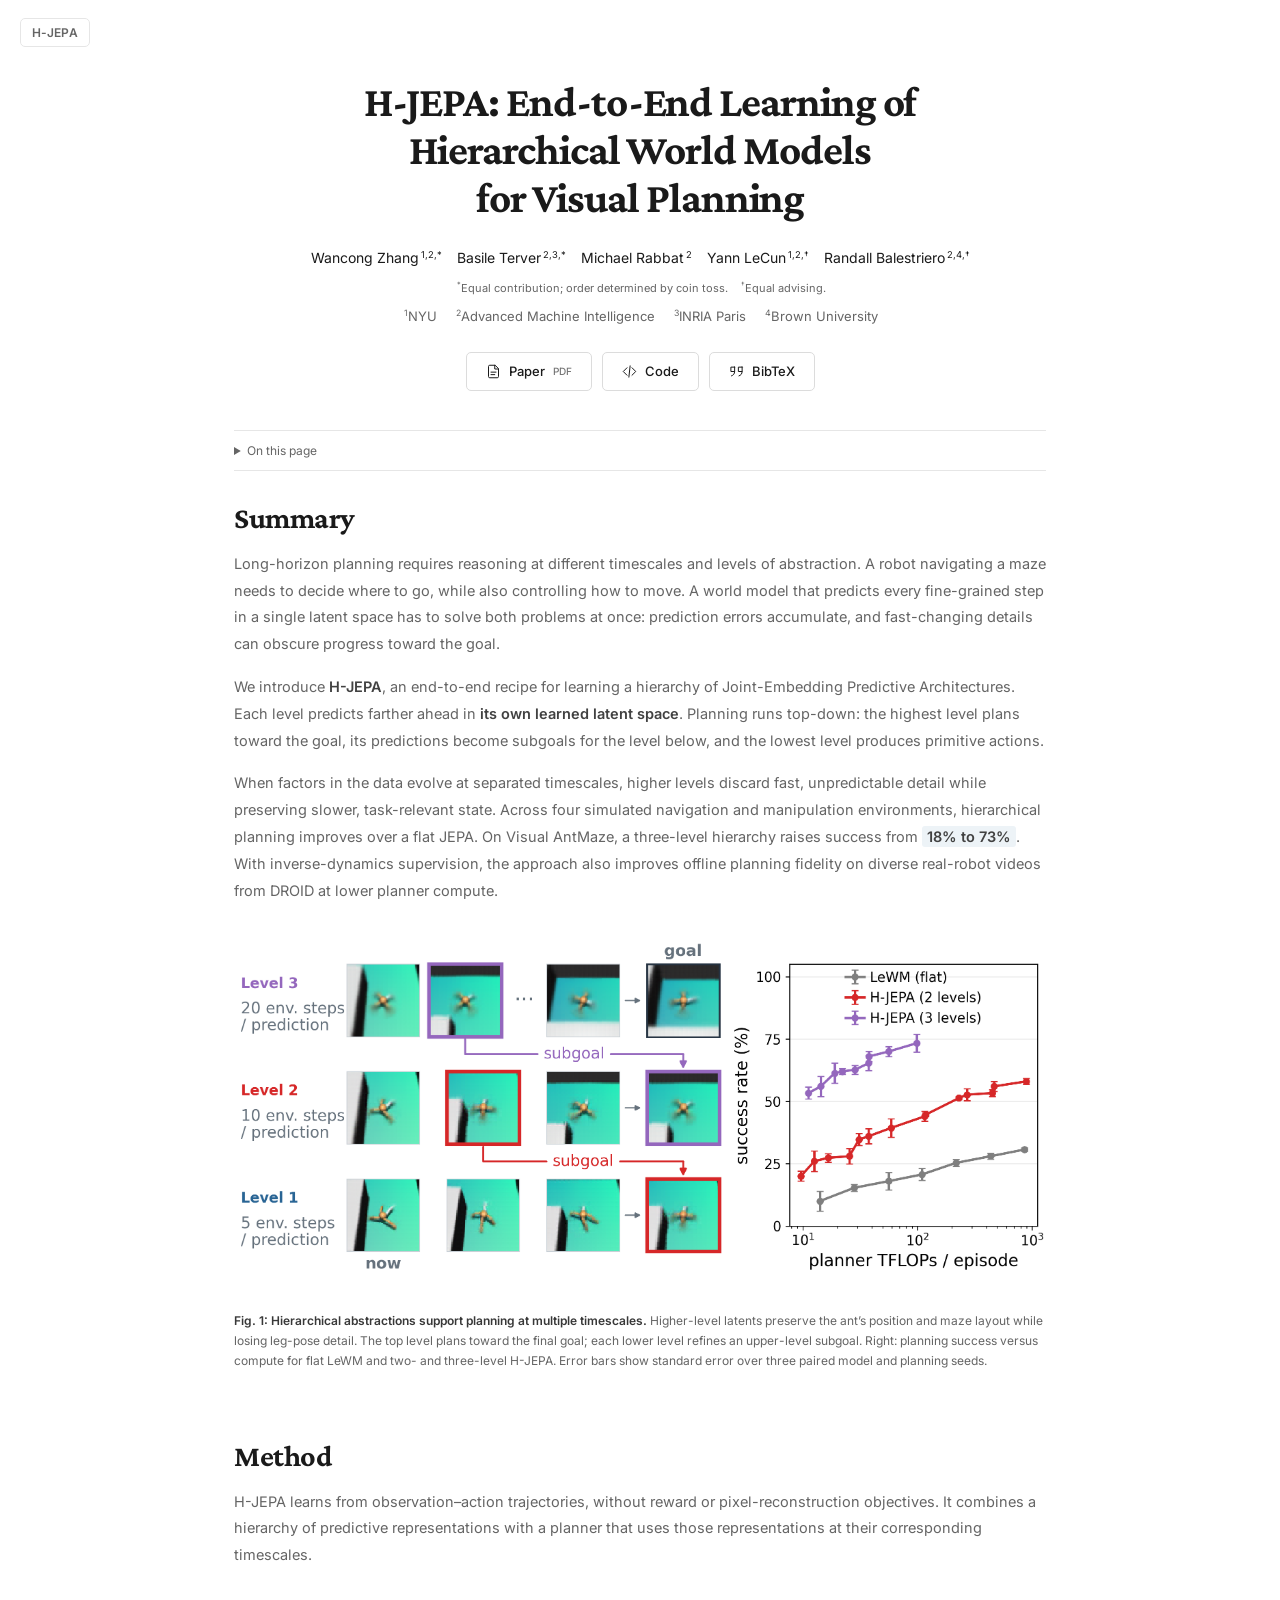
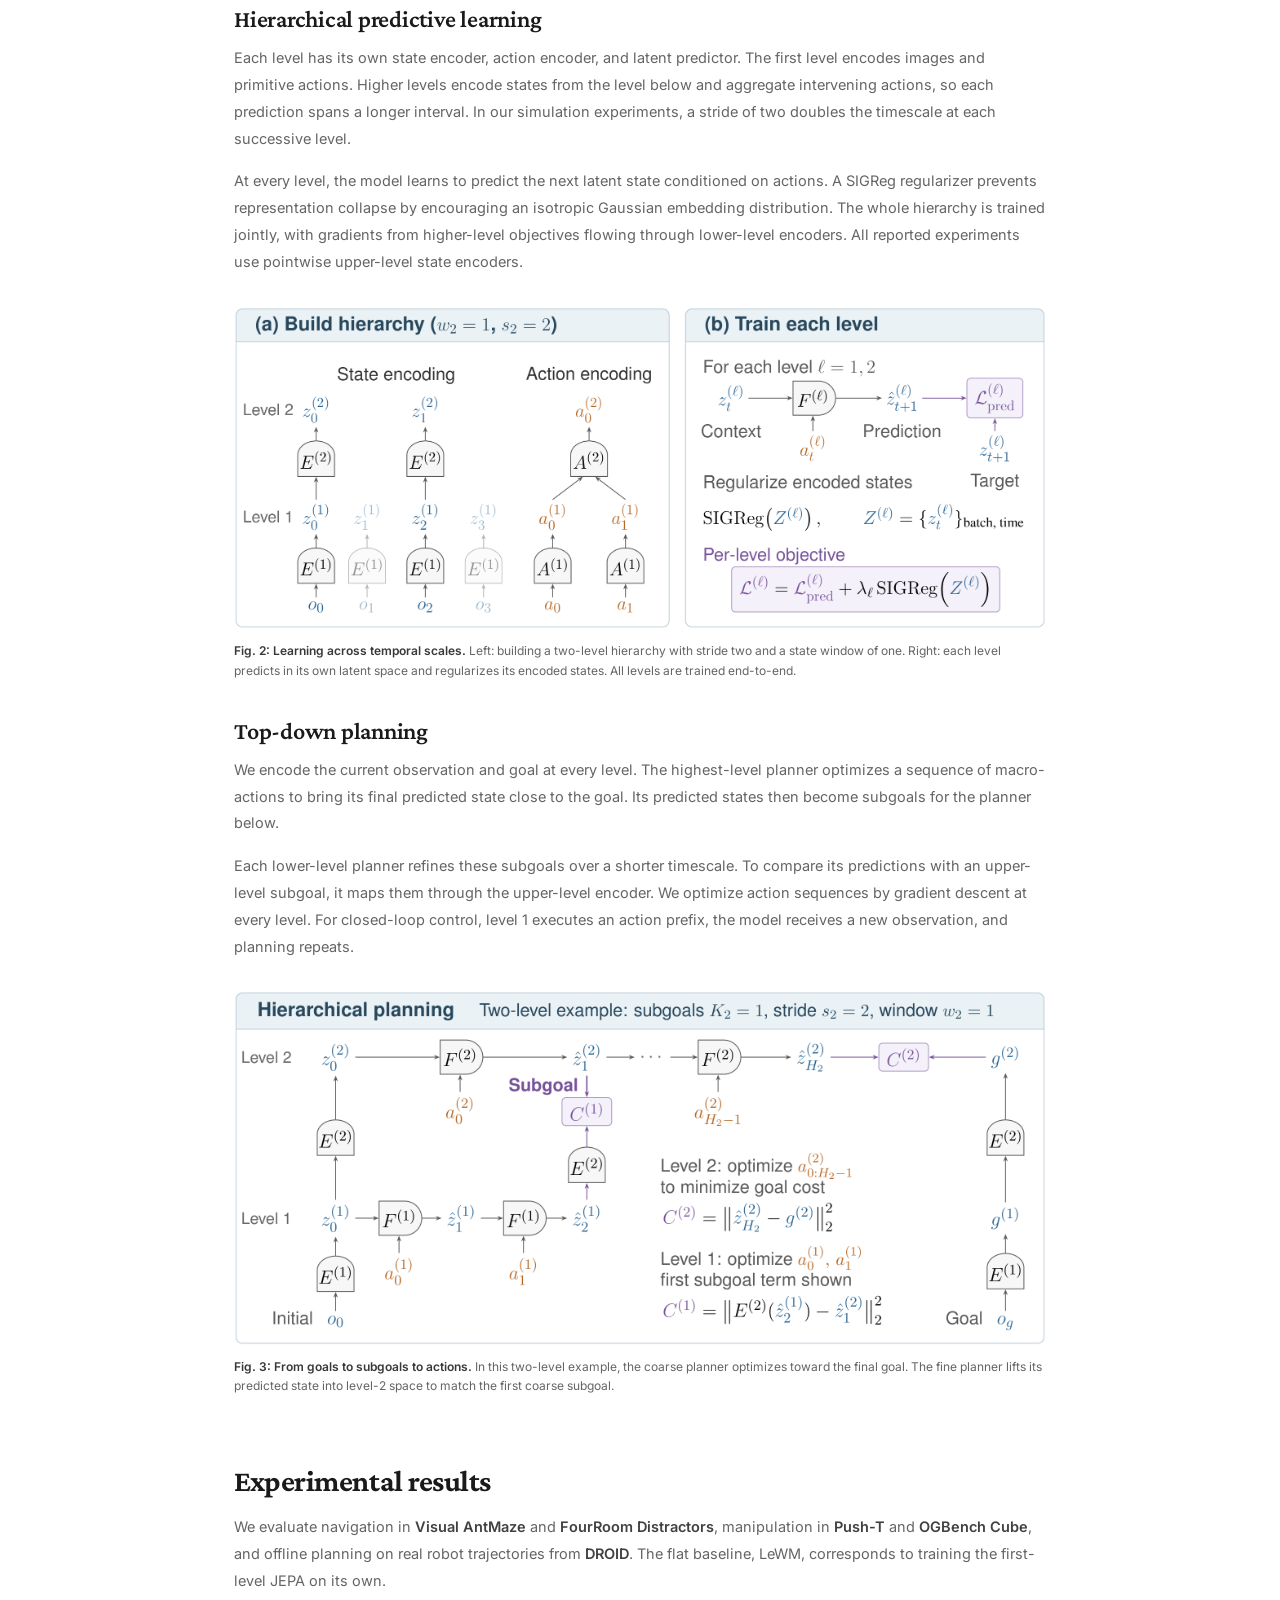
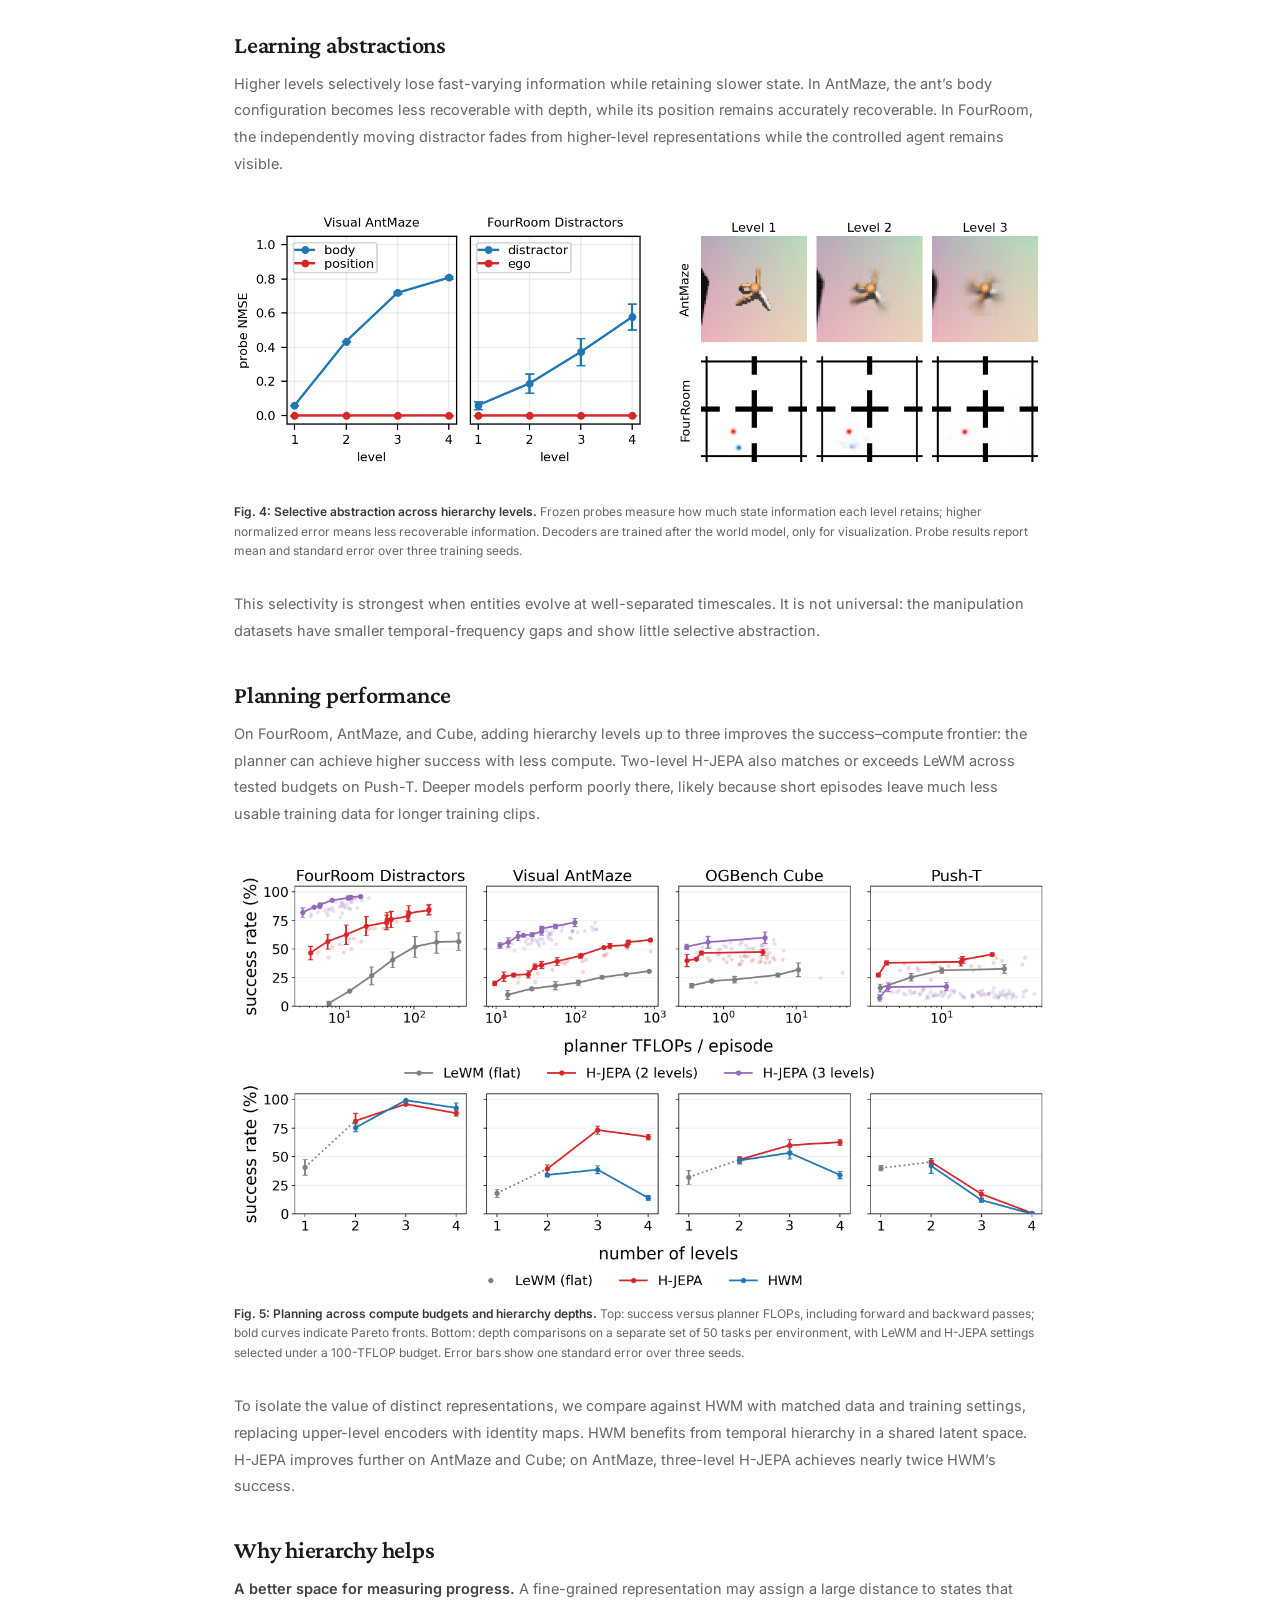
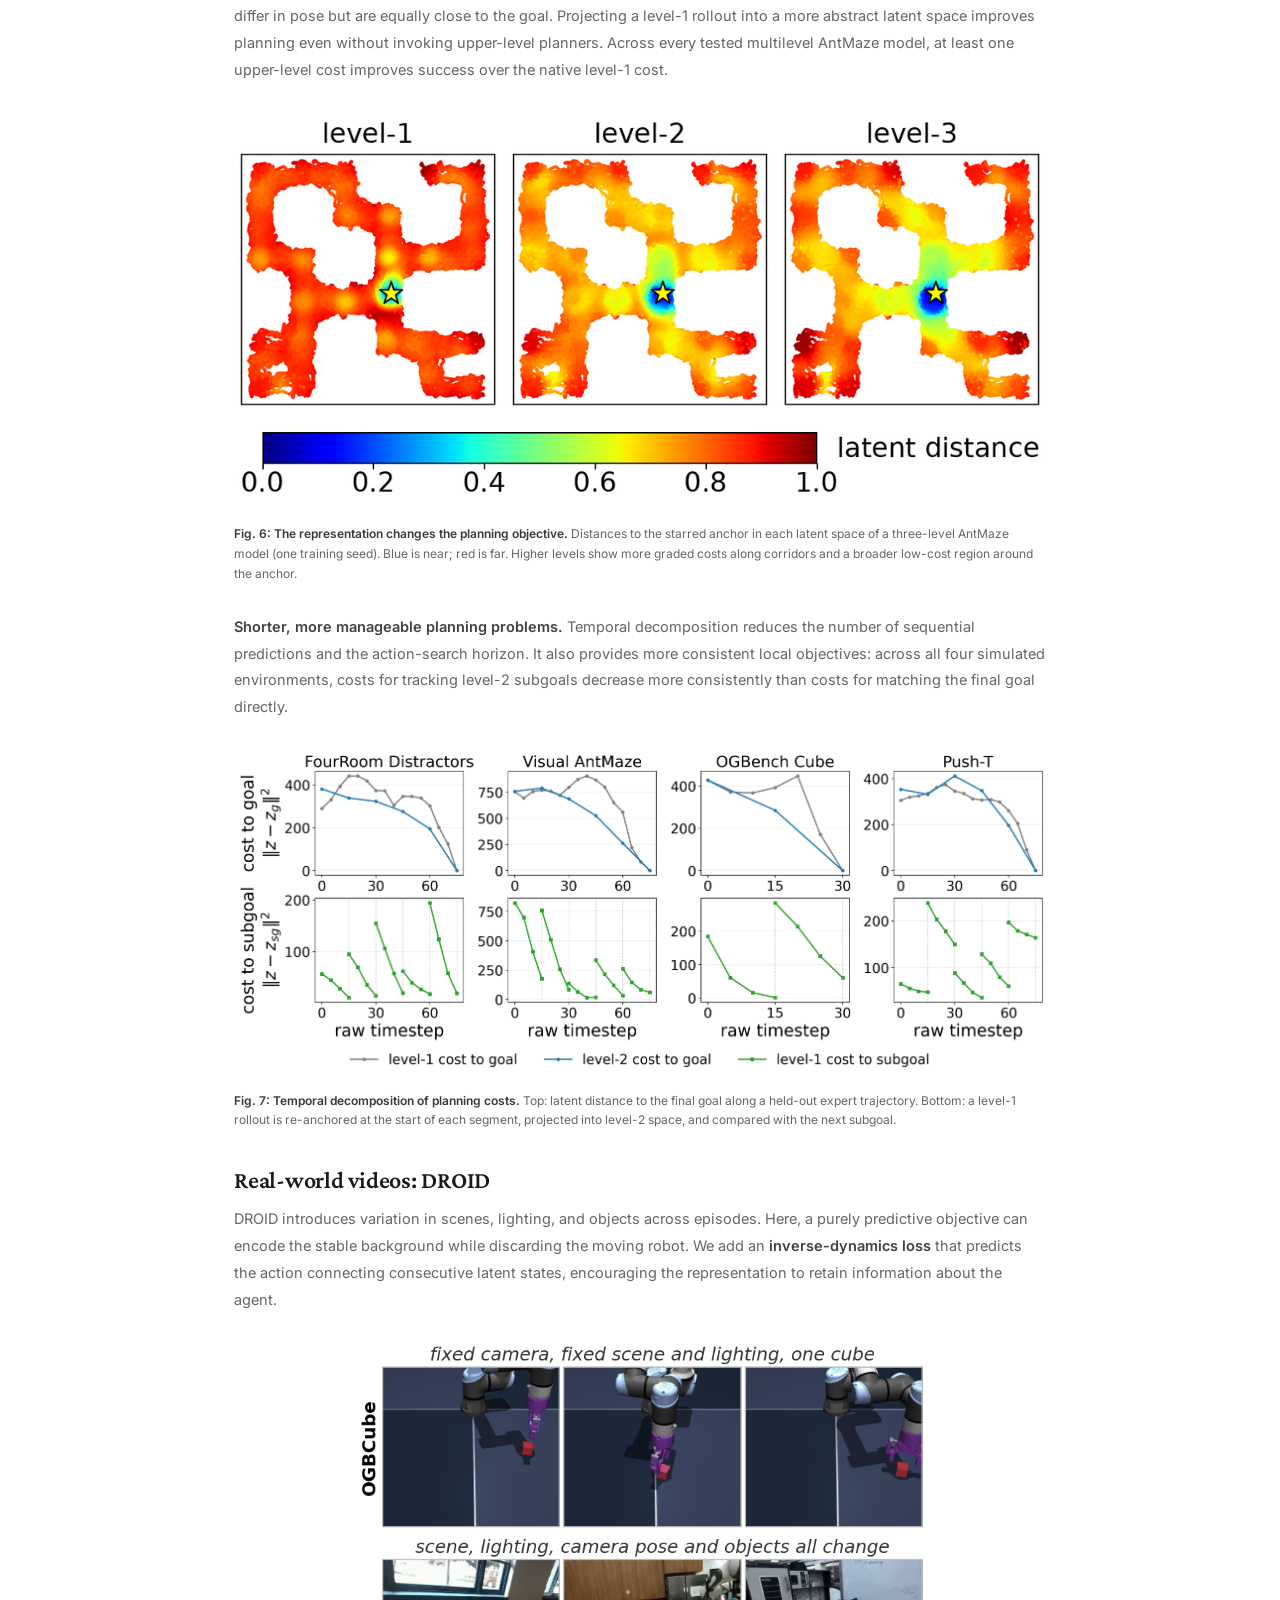
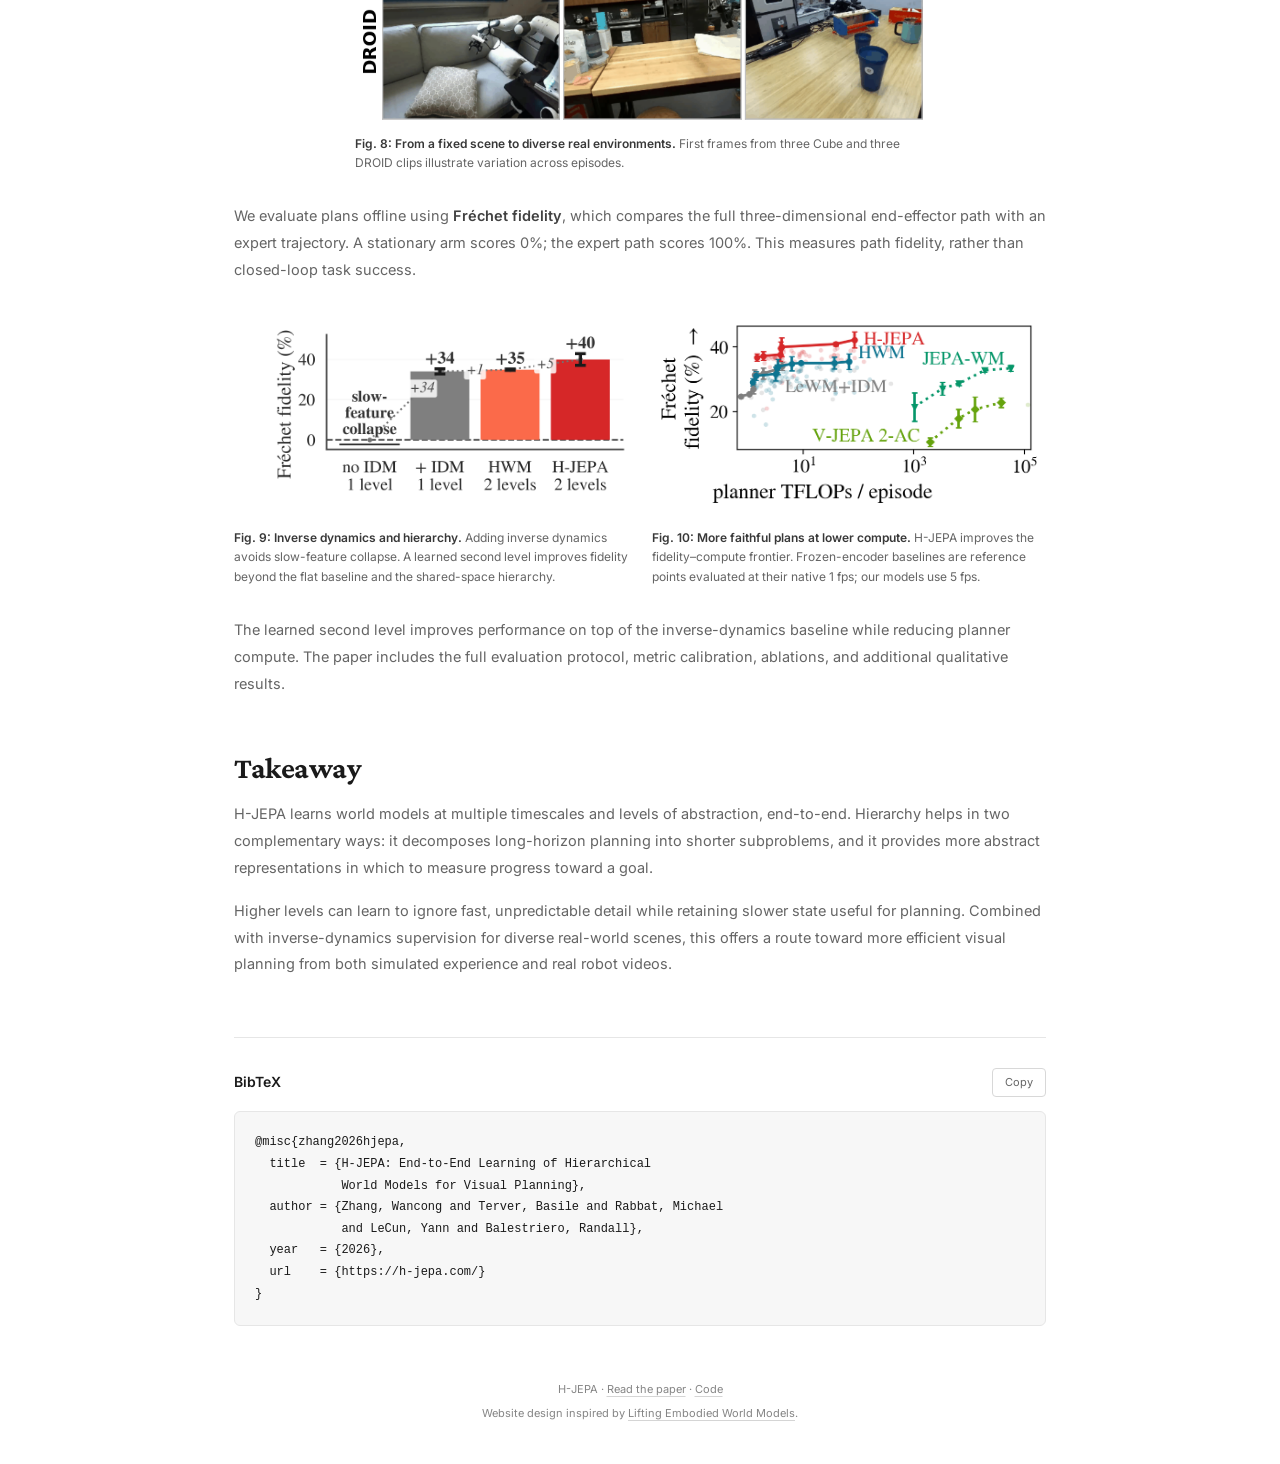
==== index.html @ abd97839 "Build H-JEPA paper website with release content and figures" ====
<!doctype html>
<html lang="en">
<head>
  <meta charset="utf-8">
  <meta name="viewport" content="width=device-width, initial-scale=1">
  <meta name="theme-color" content="#ffffff">
  <title>H-JEPA: End-to-End Learning of Hierarchical World Models for Visual Planning</title>
  <meta name="description" content="H-JEPA learns a hierarchy of world models that predict and plan at different timescales and levels of abstraction, enabling more efficient long-horizon visual planning.">
  <link rel="canonical" href="https://h-jepa.com/">
  <meta property="og:type" content="website">
  <meta property="og:title" content="H-JEPA: Hierarchical World Models for Visual Planning">
  <meta property="og:description" content="Learn a hierarchy of predictive abstractions. Plan from high-level goals down to primitive actions.">
  <meta property="og:url" content="https://h-jepa.com/">
  <meta property="og:image" content="https://h-jepa.com/assets/figures/overview.png">
  <meta name="twitter:card" content="summary_large_image">
  <link rel="icon" href="assets/favicon.svg" type="image/svg+xml">
  <link rel="preconnect" href="https://fonts.googleapis.com">
  <link rel="preconnect" href="https://fonts.gstatic.com" crossorigin>
  <link href="https://fonts.googleapis.com/css2?family=Crimson+Pro:wght@500;600;700&amp;family=Inter:wght@400;500;600;700&amp;display=swap" rel="stylesheet">
  <link rel="stylesheet" href="styles.css">
  <script src="script.js" defer></script>
</head>
<body id="top">
  <a class="skip-link" href="#summary">Skip to content</a>
  <div class="reading-progress" aria-hidden="true"></div>
  <a class="site-mark" href="#top" aria-label="H-JEPA, back to top">H-JEPA</a>
  <nav class="side-toc" aria-label="Page contents">
    <div class="toc-title">Contents</div>
    <ol>
      <li><a href="#summary">Summary</a></li>
      <li><a href="#method">Method</a>
        <ul><li><a href="#predictive-learning">Hierarchical predictive learning</a></li><li><a href="#hierarchical-planning">Top-down planning</a></li></ul>
      </li>
      <li><a href="#results">Experimental results</a>
        <ul><li><a href="#abstractions">Learning abstractions</a></li><li><a href="#planning-results">Planning performance</a></li><li><a href="#why-hierarchy">Why hierarchy helps</a></li><li><a href="#droid">Real-world videos: DROID</a></li></ul>
      </li>
      <li><a href="#takeaway">Takeaway</a></li>
      <li><a href="#bibtex">BibTeX</a></li>
    </ol>
  </nav>
  <div class="wrap">
    <header class="hero">
      <h1>H-JEPA: End-to-End Learning of<br class="desktop-break"> Hierarchical World Models<br class="desktop-break"> for Visual Planning</h1>
      <div class="authors"><span>Wancong Zhang<sup>1,2,*</sup></span><span>Basile Terver<sup>2,3,*</sup></span><span>Michael Rabbat<sup>2</sup></span><span>Yann LeCun<sup>1,2,†</sup></span><span>Randall Balestriero<sup>2,4,†</sup></span></div>
      <p class="contribution"><sup>*</sup>Equal contribution; order determined by coin toss. <span><sup>†</sup>Equal advising.</span></p>
      <div class="affiliations"><span><sup>1</sup>NYU</span><span><sup>2</sup>Advanced Machine Intelligence</span><span><sup>3</sup>INRIA Paris</span><span><sup>4</sup>Brown University</span></div>
      <div class="resource-links">
        <a class="button" href="assets/paper/h-jepa.pdf"><svg viewBox="0 0 24 24" aria-hidden="true"><path d="M14 2H6a2 2 0 0 0-2 2v16a2 2 0 0 0 2 2h12a2 2 0 0 0 2-2V8Z"/><path d="M14 2v6h6M8 13h8M8 17h6"/></svg>Paper <span class="button-detail">PDF</span></a>
        <a class="button" href="https://github.com/kevinghst/H-JEPA"><svg viewBox="0 0 24 24" aria-hidden="true"><path d="m8 6-6 6 6 6m8-12 6 6-6 6m-3-15-2 18"/></svg>Code</a>
        <a class="button" href="#bibtex"><svg viewBox="0 0 24 24" aria-hidden="true"><path d="M9 5H3v7h6V5ZM21 5h-6v7h6V5ZM9 12c0 4-2 6-5 7m17-7c0 4-2 6-5 7"/></svg>BibTeX</a>
      </div>
    </header>
    <details class="mobile-toc">
      <summary>On this page</summary>
      <nav aria-label="Compact page contents"><a href="#summary">Summary</a><a href="#method">Method</a><a href="#results">Experimental results</a><a href="#takeaway">Takeaway</a><a href="#bibtex">BibTeX</a></nav>
    </details>
    <main>
      <section id="summary" class="section">
        <h2>Summary</h2>
        <p>Long-horizon planning requires reasoning at different timescales and levels of abstraction. A robot navigating a maze needs to decide where to go, while also controlling how to move. A world model that predicts every fine-grained step in a single latent space has to solve both problems at once: prediction errors accumulate, and fast-changing details can obscure progress toward the goal.</p>
        <p>We introduce <strong>H-JEPA</strong>, an end-to-end recipe for learning a hierarchy of Joint-Embedding Predictive Architectures. Each level predicts farther ahead in <strong>its own learned latent space</strong>. Planning runs top-down: the highest level plans toward the goal, its predictions become subgoals for the level below, and the lowest level produces primitive actions.</p>
        <p>When factors in the data evolve at separated timescales, higher levels discard fast, unpredictable detail while preserving slower, task-relevant state. Across four simulated navigation and manipulation environments, hierarchical planning improves over a flat JEPA. On Visual AntMaze, a three-level hierarchy raises success from <strong class="highlight">18% to 73%</strong>. With inverse-dynamics supervision, the approach also improves offline planning fidelity on diverse real-robot videos from DROID at lower planner compute.</p>
        <figure>
          <a class="figure-link" href="assets/figures/overview.png" target="_blank" rel="noopener" aria-label="Open the hierarchical planning overview at full size"><img src="assets/figures/overview.png" width="2375" height="1067" alt="Three-level planning in Visual AntMaze, with coarse subgoals refined into raw actions. The accompanying plot compares planning success and compute." fetchpriority="high"></a>
          <figcaption><strong>Fig. 1: Hierarchical abstractions support planning at multiple timescales.</strong> Higher-level latents preserve the ant’s position and maze layout while losing leg-pose detail. The top level plans toward the final goal; each lower level refines an upper-level subgoal. Right: planning success versus compute for flat LeWM and two- and three-level H-JEPA. Error bars show standard error over three paired model and planning seeds.</figcaption>
        </figure>
      </section>
      <section id="method" class="section">
        <h2>Method</h2>
        <p>H-JEPA learns from observation–action trajectories, without reward or pixel-reconstruction objectives. It combines a hierarchy of predictive representations with a planner that uses those representations at their corresponding timescales.</p>
        <h3 id="predictive-learning">Hierarchical predictive learning</h3>
        <p>Each level has its own state encoder, action encoder, and latent predictor. The first level encodes images and primitive actions. Higher levels encode states from the level below and aggregate intervening actions, so each prediction spans a longer interval. In our simulation experiments, a stride of two doubles the timescale at each successive level.</p>
        <p>At every level, the model learns to predict the next latent state conditioned on actions. A SIGReg regularizer prevents representation collapse by encouraging an isotropic Gaussian embedding distribution. The whole hierarchy is trained jointly, with gradients from higher-level objectives flowing through lower-level encoders. All reported experiments use pointwise upper-level state encoders.</p>
        <figure>
          <a class="figure-link" href="assets/figures/training.png" target="_blank" rel="noopener" aria-label="Open the training diagram at full size"><img src="assets/figures/training.png" width="1990" height="793" alt="H-JEPA training: level 2 encodes every other level-1 state and pools the two intervening actions. Each level learns action-conditioned prediction with SIGReg regularization." loading="lazy"></a>
          <figcaption><strong>Fig. 2: Learning across temporal scales.</strong> Left: building a two-level hierarchy with stride two and a state window of one. Right: each level predicts in its own latent space and regularizes its encoded states. All levels are trained end-to-end.</figcaption>
        </figure>
        <h3 id="hierarchical-planning">Top-down planning</h3>
        <p>We encode the current observation and goal at every level. The highest-level planner optimizes a sequence of macro-actions to bring its final predicted state close to the goal. Its predicted states then become subgoals for the planner below.</p>
        <p>Each lower-level planner refines these subgoals over a shorter timescale. To compare its predictions with an upper-level subgoal, it maps them through the upper-level encoder. We optimize action sequences by gradient descent at every level. For closed-loop control, level 1 executes an action prefix, the model receives a new observation, and planning repeats.</p>
        <figure>
          <a class="figure-link" href="assets/figures/planning.png" target="_blank" rel="noopener" aria-label="Open the planning diagram at full size"><img src="assets/figures/planning.png" width="1990" height="868" alt="Top-down planning: level 2 predicts a coarse path toward the goal, and level 1 optimizes primitive actions to match the first level-2 subgoal." loading="lazy"></a>
          <figcaption><strong>Fig. 3: From goals to subgoals to actions.</strong> In this two-level example, the coarse planner optimizes toward the final goal. The fine planner lifts its predicted state into level-2 space to match the first coarse subgoal.</figcaption>
        </figure>
      </section>
      <section id="results" class="section">
        <h2>Experimental results</h2>
        <p>We evaluate navigation in <strong>Visual AntMaze</strong> and <strong>FourRoom Distractors</strong>, manipulation in <strong>Push-T</strong> and <strong>OGBench Cube</strong>, and offline planning on real robot trajectories from <strong>DROID</strong>. The flat baseline, LeWM, corresponds to training the first-level JEPA on its own.</p>
        <h3 id="abstractions">Learning abstractions</h3>
        <p>Higher levels selectively lose fast-varying information while retaining slower state. In AntMaze, the ant’s body configuration becomes less recoverable with depth, while its position remains accurately recoverable. In FourRoom, the independently moving distractor fades from higher-level representations while the controlled agent remains visible.</p>
        <figure>
          <a class="figure-link" href="assets/figures/abstractions.png" target="_blank" rel="noopener" aria-label="Open the abstraction results at full size"><img src="assets/figures/abstractions.png" width="1440" height="500" alt="Probing error increases with hierarchy depth for ant body state and distractor position, but stays low for agent position. Decoded images show the corresponding loss of fine detail." loading="lazy"></a>
          <figcaption><strong>Fig. 4: Selective abstraction across hierarchy levels.</strong> Frozen probes measure how much state information each level retains; higher normalized error means less recoverable information. Decoders are trained after the world model, only for visualization. Probe results report mean and standard error over three training seeds.</figcaption>
        </figure>
        <p>This selectivity is strongest when entities evolve at well-separated timescales. It is not universal: the manipulation datasets have smaller temporal-frequency gaps and show little selective abstraction.</p>
        <h3 id="planning-results">Planning performance</h3>
        <p>On FourRoom, AntMaze, and Cube, adding hierarchy levels up to three improves the success–compute frontier: the planner can achieve higher success with less compute. Two-level H-JEPA also matches or exceeds LeWM across tested budgets on Push-T. Deeper models perform poorly there, likely because short episodes leave much less usable training data for longer training clips.</p>
        <figure>
          <a class="figure-link" href="assets/figures/planning-results.png" target="_blank" rel="noopener" aria-label="Open the planning results at full size"><img src="assets/figures/planning-results.png" width="2600" height="1388" alt="Planning success versus compute and hierarchy depth across FourRoom, AntMaze, Cube, and Push-T, comparing LeWM, H-JEPA, and HWM." loading="lazy"></a>
          <figcaption><strong>Fig. 5: Planning across compute budgets and hierarchy depths.</strong> Top: success versus planner FLOPs, including forward and backward passes; bold curves indicate Pareto fronts. Bottom: depth comparisons on a separate set of 50 tasks per environment, with LeWM and H-JEPA settings selected under a 100-TFLOP budget. Error bars show one standard error over three seeds.</figcaption>
        </figure>
        <p>To isolate the value of distinct representations, we compare against HWM with matched data and training settings, replacing upper-level encoders with identity maps. HWM benefits from temporal hierarchy in a shared latent space. H-JEPA improves further on AntMaze and Cube; on AntMaze, three-level H-JEPA achieves nearly twice HWM’s success.</p>
        <h3 id="why-hierarchy">Why hierarchy helps</h3>
        <p><strong>A better space for measuring progress.</strong> A fine-grained representation may assign a large distance to states that differ in pose but are equally close to the goal. Projecting a level-1 rollout into a more abstract latent space improves planning even without invoking upper-level planners. Across every tested multilevel AntMaze model, at least one upper-level cost improves success over the native level-1 cost.</p>
        <figure>
          <a class="figure-link" href="assets/figures/goal-costs.png" target="_blank" rel="noopener" aria-label="Open the goal-cost visualization at full size"><img src="assets/figures/goal-costs.png" width="975" height="479" alt="Goal-cost surfaces in different latent spaces illustrate how upper-level representations change the planning objective." loading="lazy"></a>
          <figcaption><strong>Fig. 6: The representation changes the planning objective.</strong> Distances to the starred anchor in each latent space of a three-level AntMaze model (one training seed). Blue is near; red is far. Higher levels show more graded costs along corridors and a broader low-cost region around the anchor.</figcaption>
        </figure>
        <p><strong>Shorter, more manageable planning problems.</strong> Temporal decomposition reduces the number of sequential predictions and the action-search horizon. It also provides more consistent local objectives: across all four simulated environments, costs for tracking level-2 subgoals decrease more consistently than costs for matching the final goal directly.</p>
        <figure>
          <a class="figure-link" href="assets/figures/subgoal-tracking.png" target="_blank" rel="noopener" aria-label="Open the subgoal tracking plots at full size"><img src="assets/figures/subgoal-tracking.png" width="3279" height="1323" alt="Full-horizon goal costs can fluctuate along expert trajectories, while local costs decrease toward successive subgoals." loading="lazy"></a>
          <figcaption><strong>Fig. 7: Temporal decomposition of planning costs.</strong> Top: latent distance to the final goal along a held-out expert trajectory. Bottom: a level-1 rollout is re-anchored at the start of each segment, projected into level-2 space, and compared with the next subgoal.</figcaption>
        </figure>
        <h3 id="droid">Real-world videos: DROID</h3>
        <p>DROID introduces variation in scenes, lighting, and objects across episodes. Here, a purely predictive objective can encode the stable background while discarding the moving robot. We add an <strong>inverse-dynamics loss</strong> that predicts the action connecting consecutive latent states, encouraging the representation to retain information about the agent.</p>
        <figure class="scene-figure">
          <a class="figure-link" href="assets/figures/scene-diversity.png" target="_blank" rel="noopener" aria-label="Open the scene comparison at full size"><img src="assets/figures/scene-diversity.png" width="784" height="520" alt="Example initial frames show a largely fixed scene in Cube and varied objects, viewpoints, and backgrounds in DROID." loading="lazy"></a>
          <figcaption><strong>Fig. 8: From a fixed scene to diverse real environments.</strong> First frames from three Cube and three DROID clips illustrate variation across episodes.</figcaption>
        </figure>
        <p>We evaluate plans offline using <strong>Fréchet fidelity</strong>, which compares the full three-dimensional end-effector path with an expert trajectory. A stationary arm scores 0%; the expert path scores 100%. This measures path fidelity, rather than closed-loop task success.</p>
        <div class="figure-pair">
          <figure>
            <a class="figure-link" href="assets/figures/droid-ablation.png" target="_blank" rel="noopener" aria-label="Open the DROID ablation plot at full size"><img src="assets/figures/droid-ablation.png" width="1812" height="780" alt="DROID ablation comparing LeWM, LeWM with inverse dynamics, HWM, and H-JEPA at 5 frames per second." loading="lazy"></a>
            <figcaption><strong>Fig. 9: Inverse dynamics and hierarchy.</strong> Adding inverse dynamics avoids slow-feature collapse. A learned second level improves fidelity beyond the flat baseline and the shared-space hierarchy.</figcaption>
          </figure>
          <figure>
            <a class="figure-link" href="assets/figures/droid-compute.png" target="_blank" rel="noopener" aria-label="Open the DROID compute plot at full size"><img src="assets/figures/droid-compute.png" width="860" height="425" alt="DROID planning fidelity versus planner compute, with H-JEPA improving the tradeoff over the flat model." loading="lazy"></a>
            <figcaption><strong>Fig. 10: More faithful plans at lower compute.</strong> H-JEPA improves the fidelity–compute frontier. Frozen-encoder baselines are reference points evaluated at their native 1 fps; our models use 5 fps.</figcaption>
          </figure>
        </div>
        <p>The learned second level improves performance on top of the inverse-dynamics baseline while reducing planner compute. The paper includes the full evaluation protocol, metric calibration, ablations, and additional qualitative results.</p>
      </section>
      <section id="takeaway" class="section">
        <h2>Takeaway</h2>
        <p>H-JEPA learns world models at multiple timescales and levels of abstraction, end-to-end. Hierarchy helps in two complementary ways: it decomposes long-horizon planning into shorter subproblems, and it provides more abstract representations in which to measure progress toward a goal.</p>
        <p>Higher levels can learn to ignore fast, unpredictable detail while retaining slower state useful for planning. Combined with inverse-dynamics supervision for diverse real-world scenes, this offers a route toward more efficient visual planning from both simulated experience and real robot videos.</p>
      </section>
      <section id="bibtex" class="bib-section">
        <div class="bib-heading"><h2>BibTeX</h2><button class="copy-button" type="button" hidden>Copy</button></div>
        <pre><code id="citation">@misc{zhang2026hjepa,
  title  = {H-JEPA: End-to-End Learning of Hierarchical
            World Models for Visual Planning},
  author = {Zhang, Wancong and Terver, Basile and Rabbat, Michael
            and LeCun, Yann and Balestriero, Randall},
  year   = {2026},
  url    = {https://h-jepa.com/}
}</code></pre>
        <span class="copy-status" role="status" aria-live="polite"></span>
      </section>
    </main>
    <footer><p>H-JEPA · <a href="assets/paper/h-jepa.pdf">Read the paper</a> · <a href="https://github.com/kevinghst/H-JEPA">Code</a></p><p>Website design inspired by <a href="https://www.alexn.wang/lwm/">Lifting Embodied World Models</a>.</p></footer>
  </div>
</body>
</html>
---- styles.css ----
:root {
  --text: #1a1a1a;
  --muted: #656565;
  --accent: #285a79;
  --accent-soft: #edf3f7;
  --border: #e6e6e6;
  --serif: "Crimson Pro", Georgia, "Times New Roman", serif;
  --sans: "Inter", -apple-system, BlinkMacSystemFont, "Segoe UI", sans-serif;
}
*, *::before, *::after { box-sizing: border-box; }
html { scroll-behavior: smooth; scroll-padding-top: 28px; }
body { margin: 0; background: #fff; color: var(--text); font: 16px/1.75 var(--sans); -webkit-font-smoothing: antialiased; }
::selection { background: #dce9f1; }
a { color: inherit; text-underline-offset: 3px; }
a:hover { color: var(--accent); }
button { font: inherit; }
a, button, summary { -webkit-tap-highlight-color: transparent; }
:focus-visible { outline: 2px solid var(--accent); outline-offset: 5px; }
.skip-link { position: fixed; top: 12px; left: 12px; z-index: 10; padding: 8px 16px; background: #fff; transform: translateY(-180%); }
.skip-link:focus { transform: none; }
.reading-progress { position: fixed; top: 0; left: 0; z-index: 9; width: 100%; height: 3px; background: var(--accent); transform: scaleX(0); transform-origin: left; }
.site-mark { position: fixed; top: 18px; left: 20px; padding: 3px 11px; color: var(--muted); font-size: 12px; font-weight: 600; letter-spacing: .03em; text-decoration: none; border: 1px solid var(--border); border-radius: 5px; background: #fff; z-index: 5; }
.wrap { max-width: 860px; margin: auto; padding: 0 24px; }
.hero { padding: 77px 0 12px; text-align: center; }
h1, h2, h3 { font-family: var(--serif); color: var(--text); }
h1 { margin: 0 0 25px; font-size: 43px; line-height: 1.12; font-weight: 700; letter-spacing: -.025em; }
.authors { display: flex; justify-content: center; flex-wrap: wrap; column-gap: 15px; row-gap: 3px; font-size: 14px; }
.authors span, .affiliations span { white-space: nowrap; }
sup { font-size: .67em; line-height: 0; vertical-align: super; margin-left: 2px; }
.contribution { margin: 8px 0 7px; color: var(--muted); font-size: 11px; }
.contribution span { display: inline-block; margin-left: 8px; }
.affiliations { display: flex; justify-content: center; flex-wrap: wrap; gap: 2px 17px; color: var(--muted); font-size: 13px; }
.resource-links { display: flex; justify-content: center; flex-wrap: wrap; gap: 10px; margin-top: 24px; }
.button { display: inline-flex; align-items: center; gap: 8px; padding: 7px 19px; border: 1px solid #dcdcdc; border-radius: 5px; color: var(--text); text-decoration: none; font-size: 13px; font-weight: 500; transition: background .15s, color .15s, border-color .15s; }
.button:hover { background: var(--text); border-color: var(--text); color: #fff; }
.button svg { width: 15px; height: 15px; fill: none; stroke: currentColor; stroke-width: 1.6; stroke-linecap: round; stroke-linejoin: round; }
.button-detail { font-size: 10px; opacity: .6; }
.side-toc { position: fixed; top: 81px; left: max(16px, calc(50% - 650px)); width: 200px; max-height: calc(100dvh - 110px); overflow-y: auto; font-size: 12px; line-height: 1.6; }
.toc-title { color: #939393; font-size: 10px; font-weight: 700; letter-spacing: .1em; text-transform: uppercase; padding-bottom: 10px; margin-bottom: 11px; border-bottom: 1px solid var(--border); }
.side-toc ol { padding-left: 17px; margin: 0; color: var(--muted); }
.side-toc ol > li { margin-bottom: 10px; }
.side-toc ul { list-style: none; margin: 4px 0; padding-left: 9px; }
.side-toc a { display: block; padding: 4px 7px; text-decoration: none; border-radius: 4px; }
.side-toc a:hover, .side-toc a[aria-current="location"] { color: var(--accent); background: var(--accent-soft); }
.side-toc a[aria-current="location"] { font-weight: 600; }
.mobile-toc { display: none; }
.section { padding: 29px 0 8px; }
h2 { margin: 0 0 15px; font-size: 30px; font-weight: 700; line-height: 1.2; letter-spacing: -.015em; }
h3 { margin: 35px 0 11px; font-size: 24px; font-weight: 600; line-height: 1.25; letter-spacing: -.01em; }
.section p { margin: 0 0 16px; color: var(--muted); font-size: 14.5px; line-height: 1.85; }
.section p strong { color: #414141; font-weight: 600; }
.highlight { background: var(--accent-soft); border-radius: 3px; padding: 2px 5px; white-space: nowrap; }
figure { margin: 30px 0; }
.figure-link { display: block; }
figure img { display: block; width: 100%; height: auto; }
figcaption { margin-top: 12px; color: var(--muted); font-size: 12px; line-height: 1.65; }
figcaption strong { font-weight: 600; color: #383838; }
.scene-figure { max-width: 570px; margin-right: auto; margin-left: auto; }
.figure-pair { display: grid; grid-template-columns: 1fr 1fr; gap: 24px; margin: 30px 0; }
.figure-pair figure { margin: 0; }
.figure-pair .figure-link { height: 202px; display: flex; align-items: center; }
.bib-section { position: relative; border-top: 1px solid var(--border); padding: 30px 0 22px; margin-top: 35px; }
.bib-heading { display: flex; align-items: center; justify-content: space-between; margin-bottom: 14px; }
.bib-heading h2 { font-family: var(--sans); font-size: 14px; font-weight: 600; margin: 0; letter-spacing: 0; }
.copy-button { background: #fff; border: 1px solid #d8d8d8; border-radius: 4px; padding: 4px 12px; color: var(--muted); font-size: 11px; cursor: pointer; }
.copy-button:hover { border-color: var(--accent); color: var(--accent); }
pre { margin: 0; padding: 20px; border: 1px solid var(--border); border-radius: 6px; background: #f7f7f7; overflow-x: auto; font: 12px/1.8 ui-monospace, SFMono-Regular, Menlo, Consolas, monospace; tab-size: 2; }
.copy-status { display: block; min-height: 22px; margin-top: 5px; font-size: 11px; color: var(--accent); }
footer { padding: 0 0 35px; text-align: center; font-size: 11px; color: #858585; }
footer p { margin: 5px 0; }
footer a { text-decoration-color: #d5d5d5; }
@media (max-width: 1340px) {
  .side-toc { display: none; }
  .mobile-toc { display: block; margin-top: 27px; border-top: 1px solid var(--border); border-bottom: 1px solid var(--border); color: var(--muted); font-size: 12px; }
  .mobile-toc summary { padding: 9px 0; cursor: pointer; }
  .mobile-toc nav { display: flex; flex-wrap: wrap; gap: 6px 20px; padding: 0 0 13px; }
  .mobile-toc a { text-decoration: none; }
}
@media (max-width: 600px) {
  html { scroll-padding-top: 18px; }
  .wrap { padding: 0 20px; }
  .hero { padding-top: 72px; }
  h1 { font-size: 33px; line-height: 1.13; margin-bottom: 23px; }
  .desktop-break { display: none; }
  .authors { font-size: 13px; column-gap: 12px; row-gap: 5px; }
  .contribution { margin: 11px 0; font-size: 10px; }
  .contribution span { display: block; margin: 3px 0 0; }
  .affiliations { gap: 3px 12px; font-size: 11px; }
  .resource-links { gap: 8px; margin-top: 22px; }
  .button { padding: 7px 14px; font-size: 12px; }
  .site-mark { top: 14px; left: 16px; font-size: 11px; }
  .section { padding-top: 25px; }
  h2 { font-size: 28px; }
  h3 { font-size: 23px; margin-top: 30px; }
  .section p { font-size: 14px; line-height: 1.8; }
  figure { margin: 25px 0; }
  figcaption { font-size: 11px; }
  .figure-pair { grid-template-columns: 1fr; gap: 25px; }
  .figure-pair .figure-link { height: auto; }
  pre { padding: 15px; font-size: 11px; }
}
@media (prefers-reduced-motion: reduce) {
  html { scroll-behavior: auto; }
  *, *::before, *::after { transition: none !important; }
}
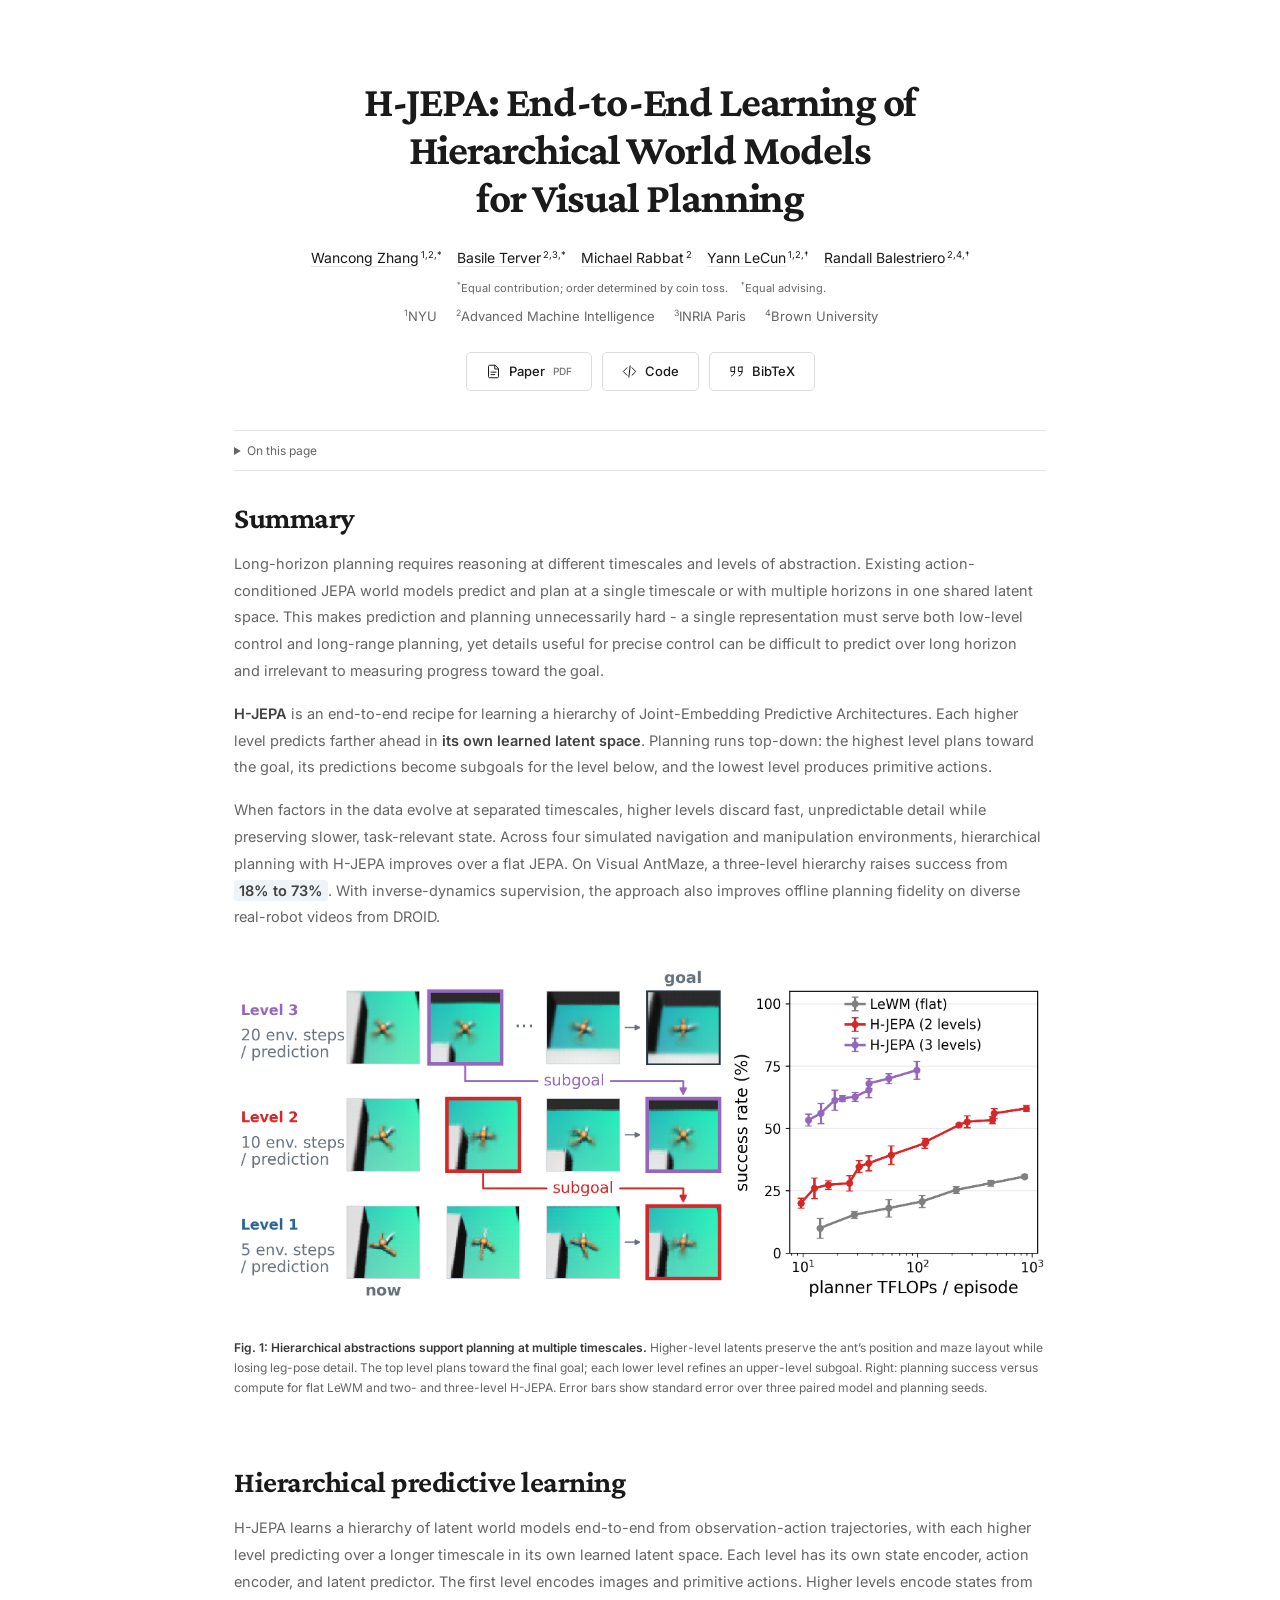
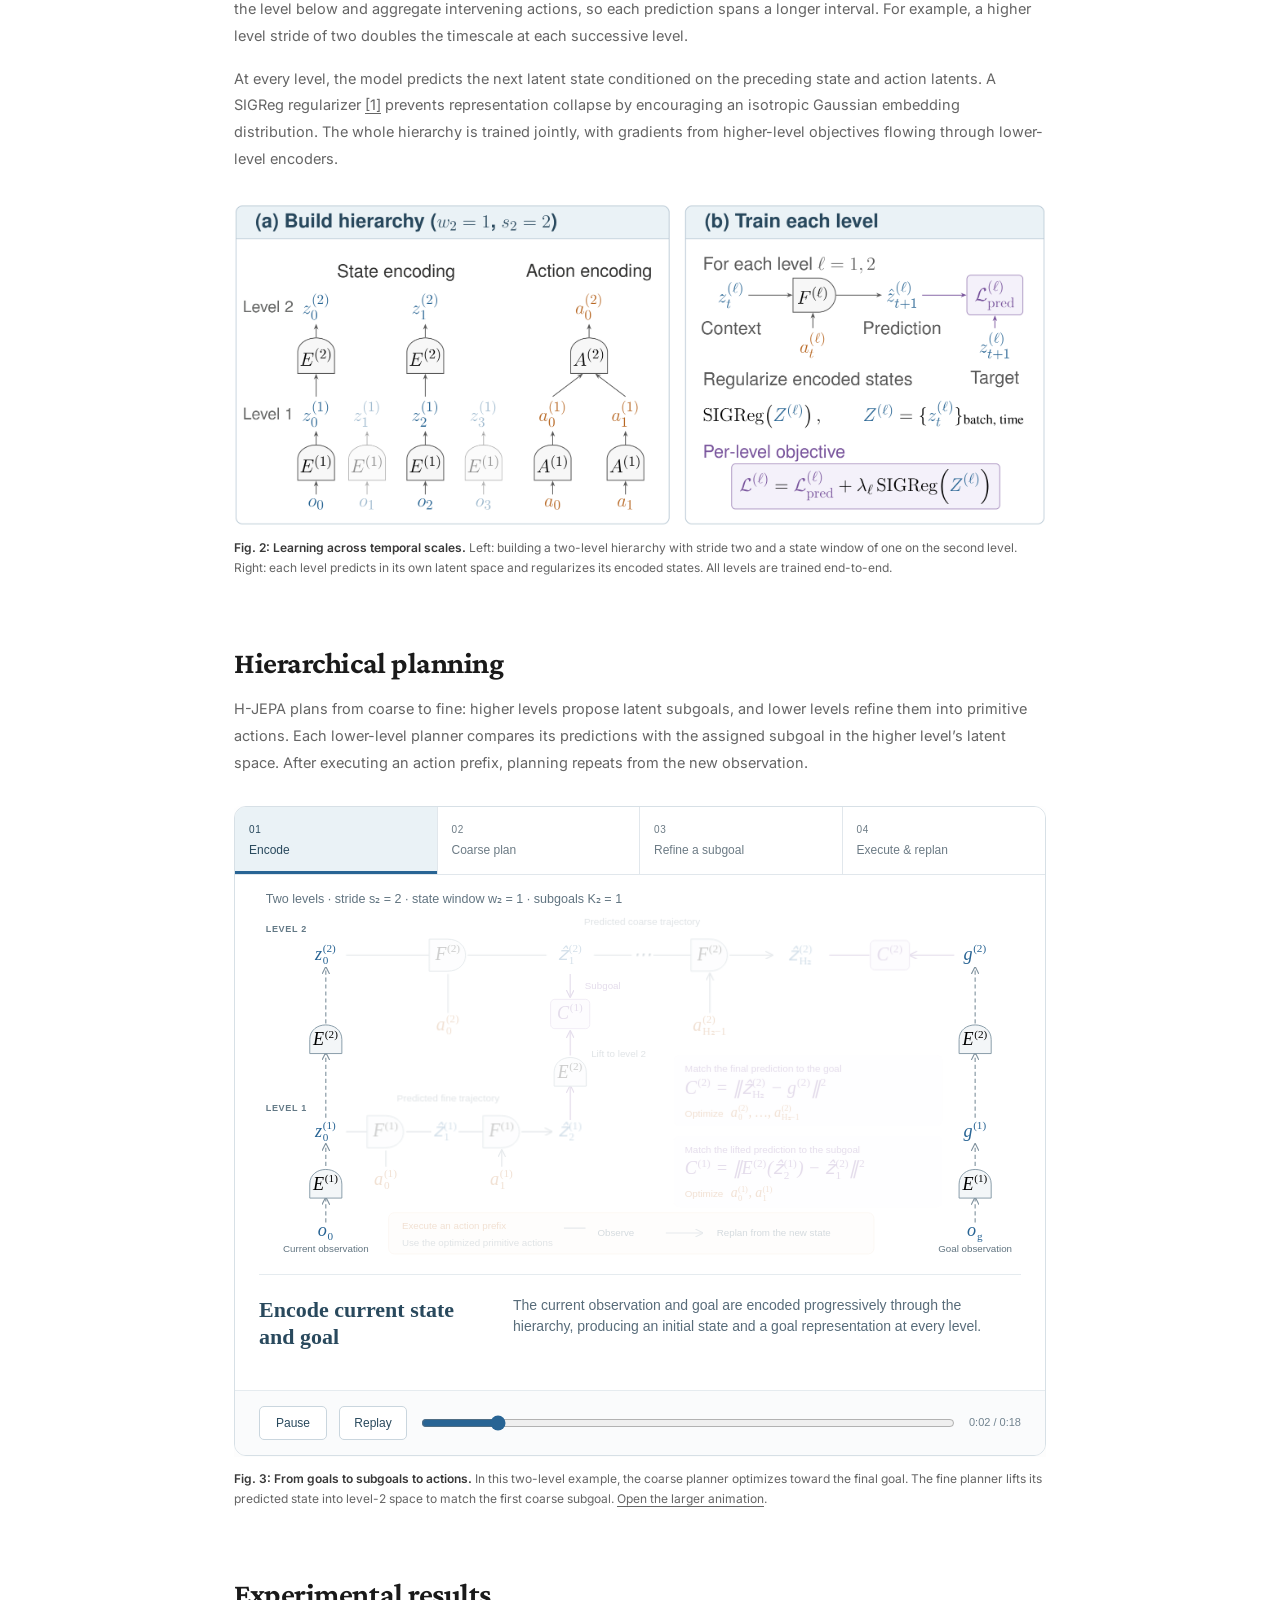
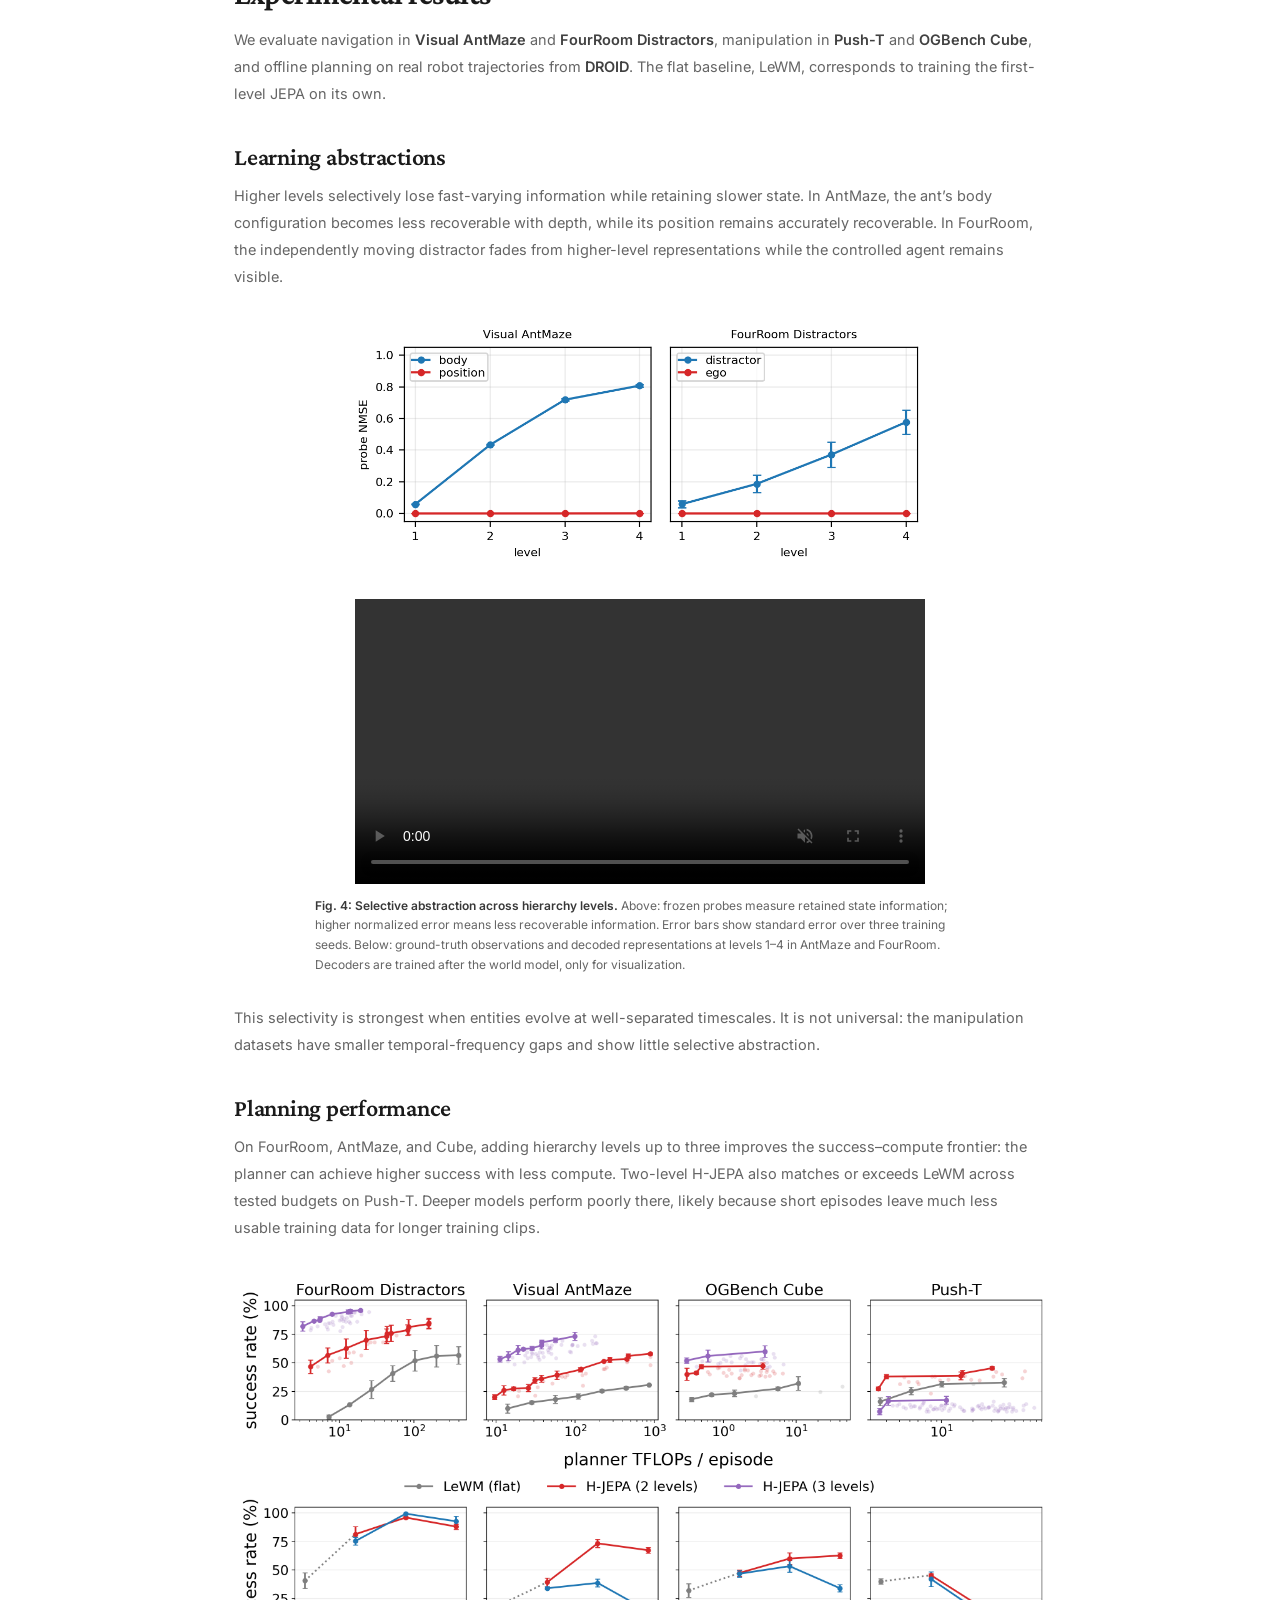
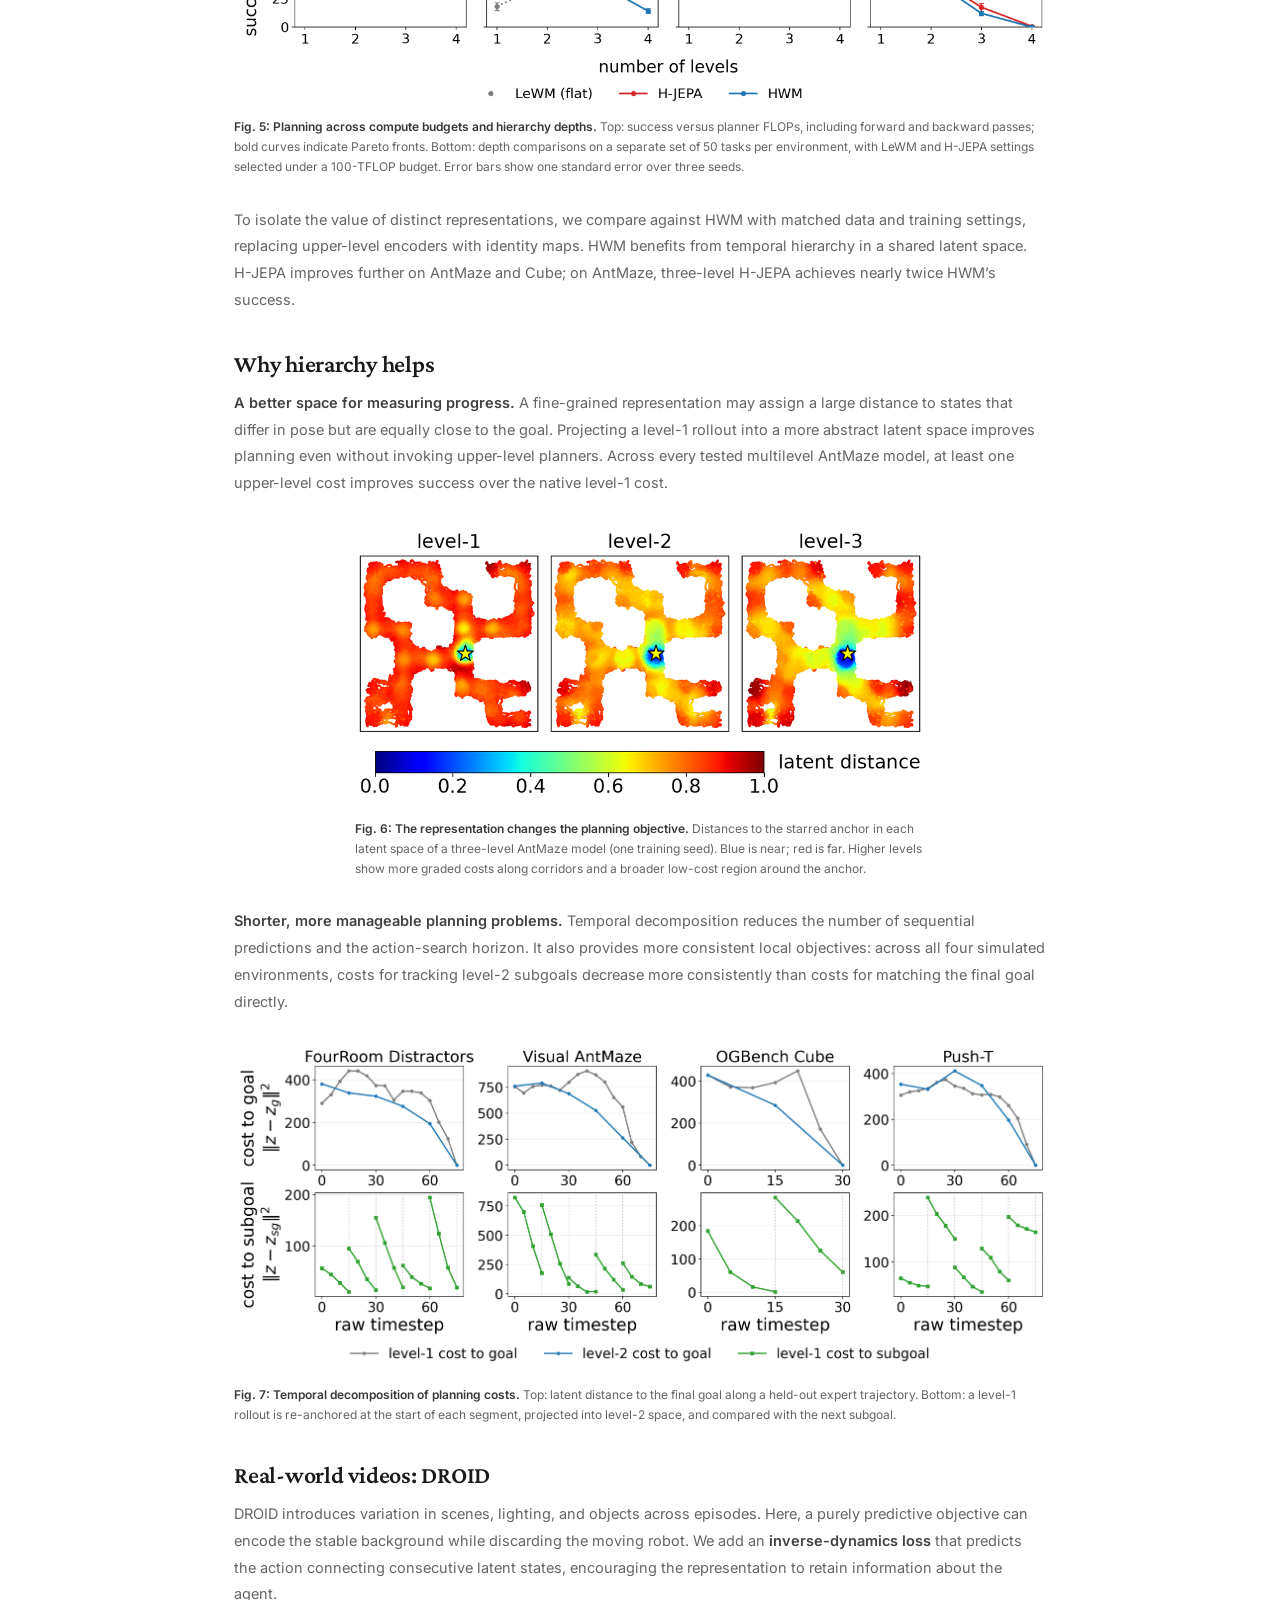
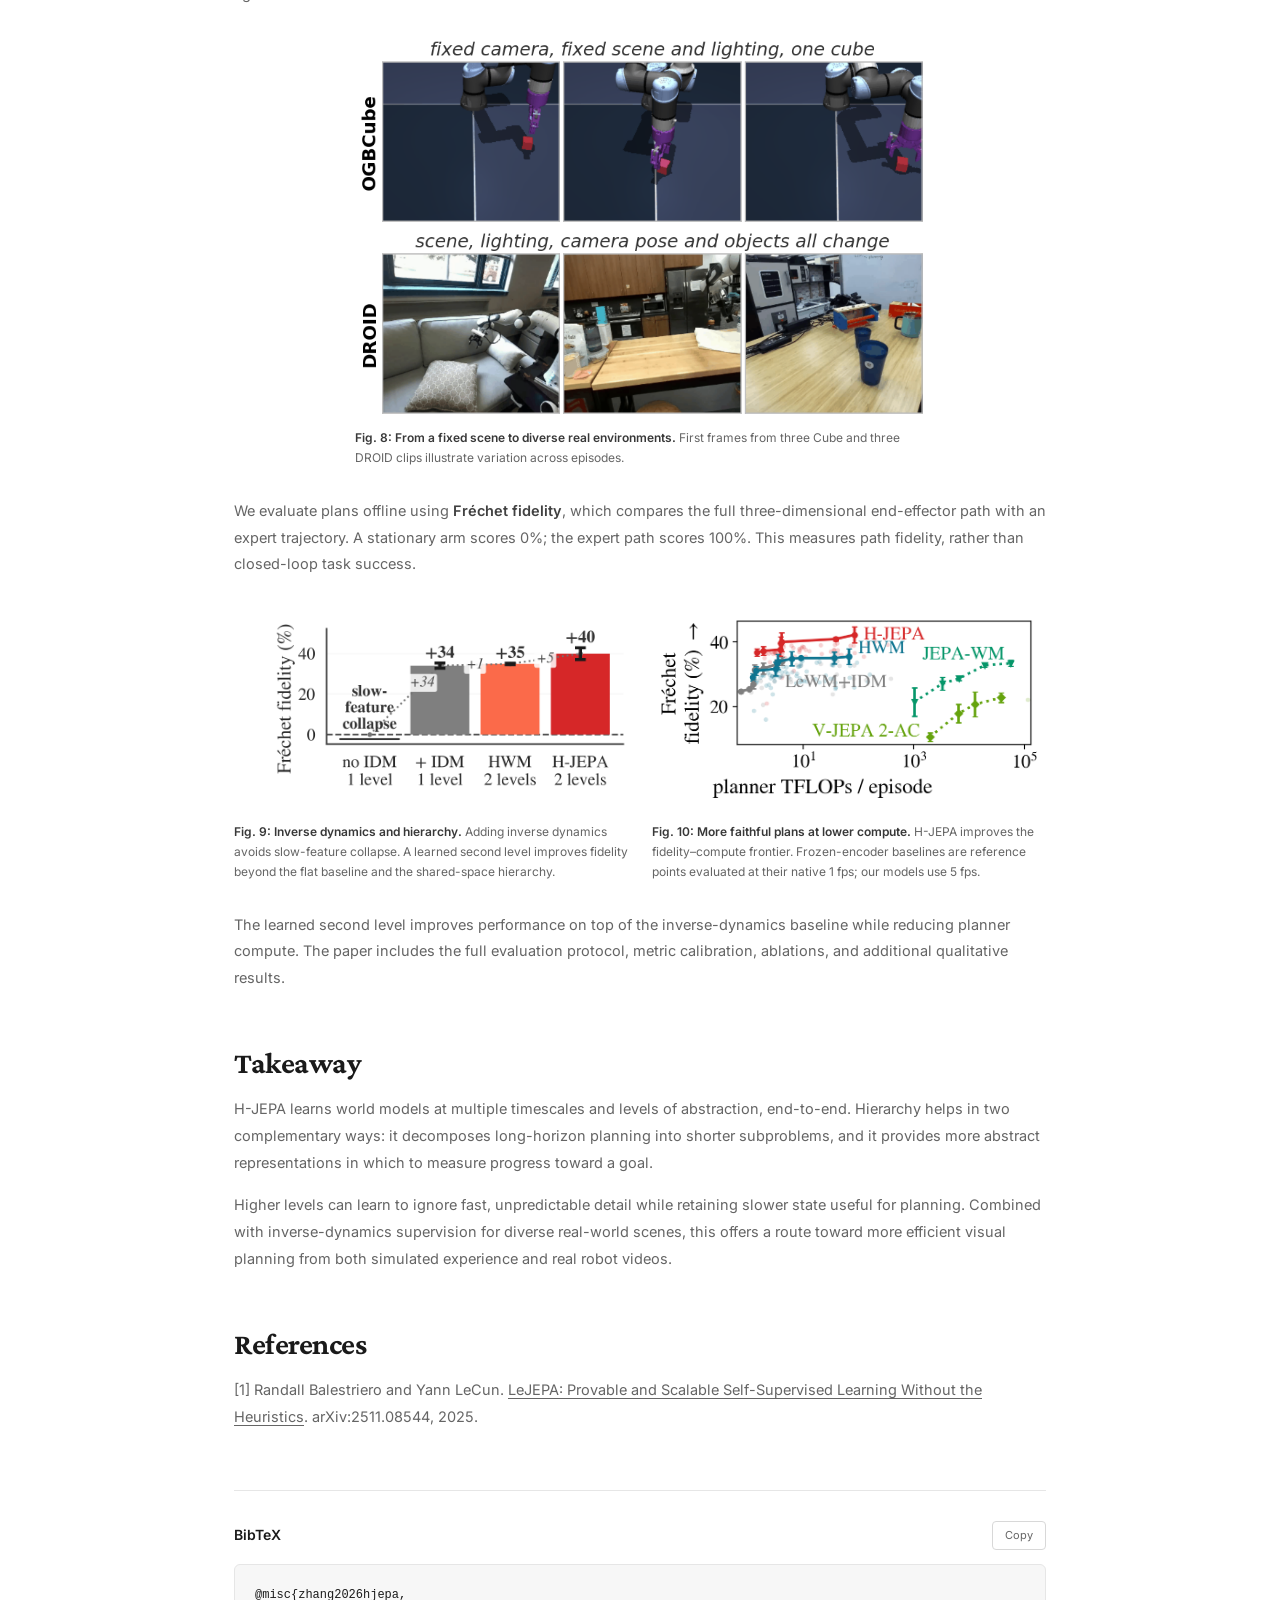
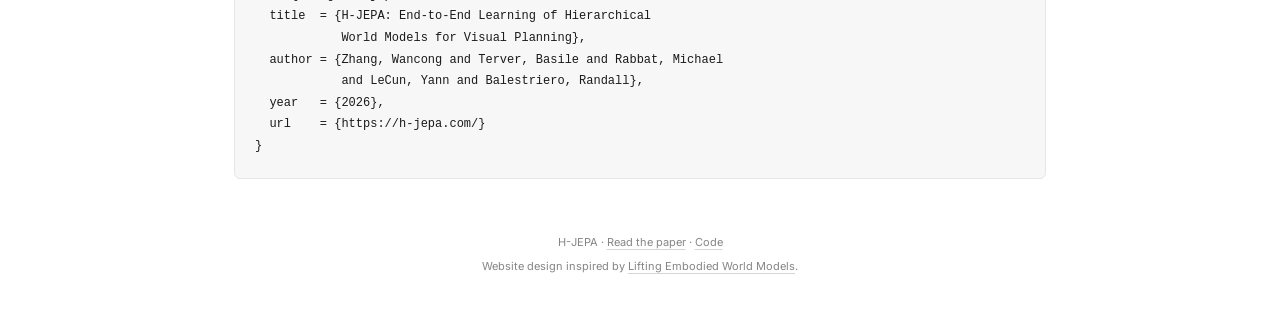
==== commit ba29eaf5: "Refine website copy and add planning and abstraction animations" ====
--- a/index.html
+++ b/index.html
@@ -17,31 +17,36 @@
   <link rel="preconnect" href="https://fonts.googleapis.com">
   <link rel="preconnect" href="https://fonts.gstatic.com" crossorigin>
   <link href="https://fonts.googleapis.com/css2?family=Crimson+Pro:wght@500;600;700&amp;family=Inter:wght@400;500;600;700&amp;display=swap" rel="stylesheet">
-  <link rel="stylesheet" href="styles.css">
-  <script src="script.js" defer></script>
+  <link rel="stylesheet" href="styles.css?v=2617a2a727">
+  <script src="script.js?v=2a324d9069" defer></script>
 </head>
 <body id="top">
   <a class="skip-link" href="#summary">Skip to content</a>
   <div class="reading-progress" aria-hidden="true"></div>
-  <a class="site-mark" href="#top" aria-label="H-JEPA, back to top">H-JEPA</a>
   <nav class="side-toc" aria-label="Page contents">
     <div class="toc-title">Contents</div>
     <ol>
       <li><a href="#summary">Summary</a></li>
-      <li><a href="#method">Method</a>
-        <ul><li><a href="#predictive-learning">Hierarchical predictive learning</a></li><li><a href="#hierarchical-planning">Top-down planning</a></li></ul>
-      </li>
+      <li><a href="#predictive-learning">Hierarchical predictive learning</a></li>
+      <li><a href="#hierarchical-planning">Hierarchical planning</a></li>
       <li><a href="#results">Experimental results</a>
         <ul><li><a href="#abstractions">Learning abstractions</a></li><li><a href="#planning-results">Planning performance</a></li><li><a href="#why-hierarchy">Why hierarchy helps</a></li><li><a href="#droid">Real-world videos: DROID</a></li></ul>
       </li>
       <li><a href="#takeaway">Takeaway</a></li>
+      <li><a href="#references">References</a></li>
       <li><a href="#bibtex">BibTeX</a></li>
     </ol>
   </nav>
   <div class="wrap">
     <header class="hero">
       <h1>H-JEPA: End-to-End Learning of<br class="desktop-break"> Hierarchical World Models<br class="desktop-break"> for Visual Planning</h1>
-      <div class="authors"><span>Wancong Zhang<sup>1,2,*</sup></span><span>Basile Terver<sup>2,3,*</sup></span><span>Michael Rabbat<sup>2</sup></span><span>Yann LeCun<sup>1,2,†</sup></span><span>Randall Balestriero<sup>2,4,†</sup></span></div>
+      <div class="authors">
+        <span><a href="https://kevinghst.github.io/">Wancong Zhang</a><sup>1,2,*</sup></span>
+        <span><a href="https://scholar.google.com/citations?user=6gdRsmkAAAAJ&amp;hl=fr">Basile Terver</a><sup>2,3,*</sup></span>
+        <span><a href="https://scholar.google.com/citations?user=cMPKe9UAAAAJ&amp;hl=en">Michael Rabbat</a><sup>2</sup></span>
+        <span><a href="http://yann.lecun.com/">Yann LeCun</a><sup>1,2,†</sup></span>
+        <span><a href="https://randallbalestriero.github.io/">Randall Balestriero</a><sup>2,4,†</sup></span>
+      </div>
       <p class="contribution"><sup>*</sup>Equal contribution; order determined by coin toss. <span><sup>†</sup>Equal advising.</span></p>
       <div class="affiliations"><span><sup>1</sup>NYU</span><span><sup>2</sup>Advanced Machine Intelligence</span><span><sup>3</sup>INRIA Paris</span><span><sup>4</sup>Brown University</span></div>
       <div class="resource-links">
@@ -52,35 +57,34 @@
     </header>
     <details class="mobile-toc">
       <summary>On this page</summary>
-      <nav aria-label="Compact page contents"><a href="#summary">Summary</a><a href="#method">Method</a><a href="#results">Experimental results</a><a href="#takeaway">Takeaway</a><a href="#bibtex">BibTeX</a></nav>
+      <nav aria-label="Compact page contents"><a href="#summary">Summary</a><a href="#predictive-learning">Hierarchical predictive learning</a><a href="#hierarchical-planning">Hierarchical planning</a><a href="#results">Experimental results</a><a href="#takeaway">Takeaway</a><a href="#references">References</a><a href="#bibtex">BibTeX</a></nav>
     </details>
     <main>
       <section id="summary" class="section">
         <h2>Summary</h2>
-        <p>Long-horizon planning requires reasoning at different timescales and levels of abstraction. A robot navigating a maze needs to decide where to go, while also controlling how to move. A world model that predicts every fine-grained step in a single latent space has to solve both problems at once: prediction errors accumulate, and fast-changing details can obscure progress toward the goal.</p>
-        <p>We introduce <strong>H-JEPA</strong>, an end-to-end recipe for learning a hierarchy of Joint-Embedding Predictive Architectures. Each level predicts farther ahead in <strong>its own learned latent space</strong>. Planning runs top-down: the highest level plans toward the goal, its predictions become subgoals for the level below, and the lowest level produces primitive actions.</p>
-        <p>When factors in the data evolve at separated timescales, higher levels discard fast, unpredictable detail while preserving slower, task-relevant state. Across four simulated navigation and manipulation environments, hierarchical planning improves over a flat JEPA. On Visual AntMaze, a three-level hierarchy raises success from <strong class="highlight">18% to 73%</strong>. With inverse-dynamics supervision, the approach also improves offline planning fidelity on diverse real-robot videos from DROID at lower planner compute.</p>
+        <p>Long-horizon planning requires reasoning at different timescales and levels of abstraction. Existing action-conditioned JEPA world models predict and plan at a single timescale or with multiple horizons in one shared latent space. This makes prediction and planning unnecessarily hard - a single representation must serve both low-level control and long-range planning, yet details useful for precise control can be difficult to predict over long horizon and irrelevant to measuring progress toward the goal.</p>
+        <p><strong>H-JEPA</strong> is an end-to-end recipe for learning a hierarchy of Joint-Embedding Predictive Architectures. Each higher level predicts farther ahead in <strong>its own learned latent space</strong>. Planning runs top-down: the highest level plans toward the goal, its predictions become subgoals for the level below, and the lowest level produces primitive actions.</p>
+        <p>When factors in the data evolve at separated timescales, higher levels discard fast, unpredictable detail while preserving slower, task-relevant state. Across four simulated navigation and manipulation environments, hierarchical planning with H-JEPA improves over a flat JEPA. On Visual AntMaze, a three-level hierarchy raises success from <strong class="highlight">18% to 73%</strong>. With inverse-dynamics supervision, the approach also improves offline planning fidelity on diverse real-robot videos from DROID.</p>
         <figure>
           <a class="figure-link" href="assets/figures/overview.png" target="_blank" rel="noopener" aria-label="Open the hierarchical planning overview at full size"><img src="assets/figures/overview.png" width="2375" height="1067" alt="Three-level planning in Visual AntMaze, with coarse subgoals refined into raw actions. The accompanying plot compares planning success and compute." fetchpriority="high"></a>
           <figcaption><strong>Fig. 1: Hierarchical abstractions support planning at multiple timescales.</strong> Higher-level latents preserve the ant’s position and maze layout while losing leg-pose detail. The top level plans toward the final goal; each lower level refines an upper-level subgoal. Right: planning success versus compute for flat LeWM and two- and three-level H-JEPA. Error bars show standard error over three paired model and planning seeds.</figcaption>
         </figure>
       </section>
-      <section id="method" class="section">
-        <h2>Method</h2>
-        <p>H-JEPA learns from observation–action trajectories, without reward or pixel-reconstruction objectives. It combines a hierarchy of predictive representations with a planner that uses those representations at their corresponding timescales.</p>
-        <h3 id="predictive-learning">Hierarchical predictive learning</h3>
-        <p>Each level has its own state encoder, action encoder, and latent predictor. The first level encodes images and primitive actions. Higher levels encode states from the level below and aggregate intervening actions, so each prediction spans a longer interval. In our simulation experiments, a stride of two doubles the timescale at each successive level.</p>
-        <p>At every level, the model learns to predict the next latent state conditioned on actions. A SIGReg regularizer prevents representation collapse by encouraging an isotropic Gaussian embedding distribution. The whole hierarchy is trained jointly, with gradients from higher-level objectives flowing through lower-level encoders. All reported experiments use pointwise upper-level state encoders.</p>
+      <section id="predictive-learning" class="section">
+        <h2>Hierarchical predictive learning</h2>
+        <p>H-JEPA learns a hierarchy of latent world models end-to-end from observation-action trajectories, with each higher level predicting over a longer timescale in its own learned latent space. Each level has its own state encoder, action encoder, and latent predictor. The first level encodes images and primitive actions. Higher levels encode states from the level below and aggregate intervening actions, so each prediction spans a longer interval. For example, a higher level stride of two doubles the timescale at each successive level.</p>
+        <p>At every level, the model predicts the next latent state conditioned on the preceding state and action latents. A SIGReg regularizer <a href="#ref-lejepa" aria-label="Reference 1: LeJEPA">[1]</a> prevents representation collapse by encouraging an isotropic Gaussian embedding distribution. The whole hierarchy is trained jointly, with gradients from higher-level objectives flowing through lower-level encoders.</p>
         <figure>
           <a class="figure-link" href="assets/figures/training.png" target="_blank" rel="noopener" aria-label="Open the training diagram at full size"><img src="assets/figures/training.png" width="1990" height="793" alt="H-JEPA training: level 2 encodes every other level-1 state and pools the two intervening actions. Each level learns action-conditioned prediction with SIGReg regularization." loading="lazy"></a>
-          <figcaption><strong>Fig. 2: Learning across temporal scales.</strong> Left: building a two-level hierarchy with stride two and a state window of one. Right: each level predicts in its own latent space and regularizes its encoded states. All levels are trained end-to-end.</figcaption>
+          <figcaption><strong>Fig. 2: Learning across temporal scales.</strong> Left: building a two-level hierarchy with stride two and a state window of one on the second level. Right: each level predicts in its own latent space and regularizes its encoded states. All levels are trained end-to-end.</figcaption>
         </figure>
-        <h3 id="hierarchical-planning">Top-down planning</h3>
-        <p>We encode the current observation and goal at every level. The highest-level planner optimizes a sequence of macro-actions to bring its final predicted state close to the goal. Its predicted states then become subgoals for the planner below.</p>
-        <p>Each lower-level planner refines these subgoals over a shorter timescale. To compare its predictions with an upper-level subgoal, it maps them through the upper-level encoder. We optimize action sequences by gradient descent at every level. For closed-loop control, level 1 executes an action prefix, the model receives a new observation, and planning repeats.</p>
-        <figure>
-          <a class="figure-link" href="assets/figures/planning.png" target="_blank" rel="noopener" aria-label="Open the planning diagram at full size"><img src="assets/figures/planning.png" width="1990" height="868" alt="Top-down planning: level 2 predicts a coarse path toward the goal, and level 1 optimizes primitive actions to match the first level-2 subgoal." loading="lazy"></a>
-          <figcaption><strong>Fig. 3: From goals to subgoals to actions.</strong> In this two-level example, the coarse planner optimizes toward the final goal. The fine planner lifts its predicted state into level-2 space to match the first coarse subgoal.</figcaption>
+      </section>
+      <section id="hierarchical-planning" class="section">
+        <h2>Hierarchical planning</h2>
+        <p>H-JEPA plans from coarse to fine: higher levels propose latent subgoals, and lower levels refine them into primitive actions. Each lower-level planner compares its predictions with the assigned subgoal in the higher level’s latent space. After executing an action prefix, planning repeats from the new observation.</p>
+        <figure id="planning-animation" class="planning-animation">
+          <iframe src="assets/videos/hierarchical-planning.html?embed=1&amp;v=8bcabdd70d" title="Interactive hierarchical planning animation" loading="lazy"></iframe>
+          <figcaption><strong>Fig. 3: From goals to subgoals to actions.</strong> In this two-level example, the coarse planner optimizes toward the final goal. The fine planner lifts its predicted state into level-2 space to match the first coarse subgoal. <a href="assets/videos/hierarchical-planning.html" target="_blank" rel="noopener">Open the larger animation</a>.</figcaption>
         </figure>
       </section>
       <section id="results" class="section">
@@ -88,9 +92,17 @@
         <p>We evaluate navigation in <strong>Visual AntMaze</strong> and <strong>FourRoom Distractors</strong>, manipulation in <strong>Push-T</strong> and <strong>OGBench Cube</strong>, and offline planning on real robot trajectories from <strong>DROID</strong>. The flat baseline, LeWM, corresponds to training the first-level JEPA on its own.</p>
         <h3 id="abstractions">Learning abstractions</h3>
         <p>Higher levels selectively lose fast-varying information while retaining slower state. In AntMaze, the ant’s body configuration becomes less recoverable with depth, while its position remains accurately recoverable. In FourRoom, the independently moving distractor fades from higher-level representations while the controlled agent remains visible.</p>
-        <figure>
-          <a class="figure-link" href="assets/figures/abstractions.png" target="_blank" rel="noopener" aria-label="Open the abstraction results at full size"><img src="assets/figures/abstractions.png" width="1440" height="500" alt="Probing error increases with hierarchy depth for ant body state and distractor position, but stays low for agent position. Decoded images show the corresponding loss of fine detail." loading="lazy"></a>
-          <figcaption><strong>Fig. 4: Selective abstraction across hierarchy levels.</strong> Frozen probes measure how much state information each level retains; higher normalized error means less recoverable information. Decoders are trained after the world model, only for visualization. Probe results report mean and standard error over three training seeds.</figcaption>
+        <figure class="abstraction-figure">
+          <div class="abstraction-media">
+            <a class="abstraction-plots" href="assets/figures/depth_probes_wide.png" target="_blank" rel="noopener" aria-label="Open the depth probe plots at full size">
+              <img src="assets/figures/depth_probes_wide.png" width="1088" height="500" alt="Probe error increases with hierarchy depth for ant body state and distractor position, but stays low for agent position." loading="lazy">
+            </a>
+            <video width="1560" height="648" controls autoplay muted loop playsinline preload="metadata" aria-label="Selective abstraction in AntMaze and FourRoom across four hierarchy levels" aria-describedby="abstractions-caption">
+              <source src="assets/videos/selective_abstraction_lvl4.mp4?v=3a905228aa" type="video/mp4">
+              <a href="assets/videos/selective_abstraction_lvl4.mp4">Download the selective abstraction video.</a>
+            </video>
+          </div>
+          <figcaption id="abstractions-caption"><strong>Fig. 4: Selective abstraction across hierarchy levels.</strong> Above: frozen probes measure retained state information; higher normalized error means less recoverable information. Error bars show standard error over three training seeds. Below: ground-truth observations and decoded representations at levels 1–4 in AntMaze and FourRoom. Decoders are trained after the world model, only for visualization.</figcaption>
         </figure>
         <p>This selectivity is strongest when entities evolve at well-separated timescales. It is not universal: the manipulation datasets have smaller temporal-frequency gaps and show little selective abstraction.</p>
         <h3 id="planning-results">Planning performance</h3>
@@ -102,7 +114,7 @@
         <p>To isolate the value of distinct representations, we compare against HWM with matched data and training settings, replacing upper-level encoders with identity maps. HWM benefits from temporal hierarchy in a shared latent space. H-JEPA improves further on AntMaze and Cube; on AntMaze, three-level H-JEPA achieves nearly twice HWM’s success.</p>
         <h3 id="why-hierarchy">Why hierarchy helps</h3>
         <p><strong>A better space for measuring progress.</strong> A fine-grained representation may assign a large distance to states that differ in pose but are equally close to the goal. Projecting a level-1 rollout into a more abstract latent space improves planning even without invoking upper-level planners. Across every tested multilevel AntMaze model, at least one upper-level cost improves success over the native level-1 cost.</p>
-        <figure>
+        <figure class="figure-narrow">
           <a class="figure-link" href="assets/figures/goal-costs.png" target="_blank" rel="noopener" aria-label="Open the goal-cost visualization at full size"><img src="assets/figures/goal-costs.png" width="975" height="479" alt="Goal-cost surfaces in different latent spaces illustrate how upper-level representations change the planning objective." loading="lazy"></a>
           <figcaption><strong>Fig. 6: The representation changes the planning objective.</strong> Distances to the starred anchor in each latent space of a three-level AntMaze model (one training seed). Blue is near; red is far. Higher levels show more graded costs along corridors and a broader low-cost region around the anchor.</figcaption>
         </figure>
@@ -113,7 +125,7 @@
         </figure>
         <h3 id="droid">Real-world videos: DROID</h3>
         <p>DROID introduces variation in scenes, lighting, and objects across episodes. Here, a purely predictive objective can encode the stable background while discarding the moving robot. We add an <strong>inverse-dynamics loss</strong> that predicts the action connecting consecutive latent states, encouraging the representation to retain information about the agent.</p>
-        <figure class="scene-figure">
+        <figure class="figure-narrow">
           <a class="figure-link" href="assets/figures/scene-diversity.png" target="_blank" rel="noopener" aria-label="Open the scene comparison at full size"><img src="assets/figures/scene-diversity.png" width="784" height="520" alt="Example initial frames show a largely fixed scene in Cube and varied objects, viewpoints, and backgrounds in DROID." loading="lazy"></a>
           <figcaption><strong>Fig. 8: From a fixed scene to diverse real environments.</strong> First frames from three Cube and three DROID clips illustrate variation across episodes.</figcaption>
         </figure>
@@ -135,6 +147,10 @@
         <p>H-JEPA learns world models at multiple timescales and levels of abstraction, end-to-end. Hierarchy helps in two complementary ways: it decomposes long-horizon planning into shorter subproblems, and it provides more abstract representations in which to measure progress toward a goal.</p>
         <p>Higher levels can learn to ignore fast, unpredictable detail while retaining slower state useful for planning. Combined with inverse-dynamics supervision for diverse real-world scenes, this offers a route toward more efficient visual planning from both simulated experience and real robot videos.</p>
       </section>
+      <section id="references" class="section">
+        <h2>References</h2>
+        <p id="ref-lejepa">[1] Randall Balestriero and Yann LeCun. <a href="https://arxiv.org/abs/2511.08544">LeJEPA: Provable and Scalable Self-Supervised Learning Without the Heuristics</a>. arXiv:2511.08544, 2025.</p>
+      </section>
       <section id="bibtex" class="bib-section">
         <div class="bib-heading"><h2>BibTeX</h2><button class="copy-button" type="button" hidden>Copy</button></div>
         <pre><code id="citation">@misc{zhang2026hjepa,
--- a/styles.css
+++ b/styles.css
@@ -19,13 +19,14 @@
 .skip-link { position: fixed; top: 12px; left: 12px; z-index: 10; padding: 8px 16px; background: #fff; transform: translateY(-180%); }
 .skip-link:focus { transform: none; }
 .reading-progress { position: fixed; top: 0; left: 0; z-index: 9; width: 100%; height: 3px; background: var(--accent); transform: scaleX(0); transform-origin: left; }
-.site-mark { position: fixed; top: 18px; left: 20px; padding: 3px 11px; color: var(--muted); font-size: 12px; font-weight: 600; letter-spacing: .03em; text-decoration: none; border: 1px solid var(--border); border-radius: 5px; background: #fff; z-index: 5; }
 .wrap { max-width: 860px; margin: auto; padding: 0 24px; }
 .hero { padding: 77px 0 12px; text-align: center; }
 h1, h2, h3 { font-family: var(--serif); color: var(--text); }
 h1 { margin: 0 0 25px; font-size: 43px; line-height: 1.12; font-weight: 700; letter-spacing: -.025em; }
 .authors { display: flex; justify-content: center; flex-wrap: wrap; column-gap: 15px; row-gap: 3px; font-size: 14px; }
 .authors span, .affiliations span { white-space: nowrap; }
+.authors a { text-decoration: none; border-bottom: 1px solid var(--border); }
+.authors a:hover { border-bottom-color: var(--accent); }
 sup { font-size: .67em; line-height: 0; vertical-align: super; margin-left: 2px; }
 .contribution { margin: 8px 0 7px; color: var(--muted); font-size: 11px; }
 .contribution span { display: inline-block; margin-left: 8px; }
@@ -52,10 +53,16 @@
 .highlight { background: var(--accent-soft); border-radius: 3px; padding: 2px 5px; white-space: nowrap; }
 figure { margin: 30px 0; }
 .figure-link { display: block; }
-figure img { display: block; width: 100%; height: auto; }
+figure img, figure video { display: block; width: 100%; height: auto; }
 figcaption { margin-top: 12px; color: var(--muted); font-size: 12px; line-height: 1.65; }
 figcaption strong { font-weight: 600; color: #383838; }
-.scene-figure { max-width: 570px; margin-right: auto; margin-left: auto; }
+.figure-narrow { max-width: 570px; margin-right: auto; margin-left: auto; }
+.planning-animation iframe { display: block; width: 100%; height: 680px; border: 0; }
+.abstraction-figure { max-width: 650px; margin-right: auto; margin-left: auto; }
+.abstraction-media { display: grid; grid-template-columns: 1fr; justify-items: center; gap: 16px; }
+.abstraction-media > * { min-width: 0; }
+.abstraction-plots { display: block; width: min(100%, 570px); }
+.abstraction-media video { max-width: 570px; }
 .figure-pair { display: grid; grid-template-columns: 1fr 1fr; gap: 24px; margin: 30px 0; }
 .figure-pair figure { margin: 0; }
 .figure-pair .figure-link { height: 202px; display: flex; align-items: center; }
@@ -88,7 +95,6 @@
   .affiliations { gap: 3px 12px; font-size: 11px; }
   .resource-links { gap: 8px; margin-top: 22px; }
   .button { padding: 7px 14px; font-size: 12px; }
-  .site-mark { top: 14px; left: 16px; font-size: 11px; }
   .section { padding-top: 25px; }
   h2 { font-size: 28px; }
   h3 { font-size: 23px; margin-top: 30px; }
@@ -96,6 +102,7 @@
   figure { margin: 25px 0; }
   figcaption { font-size: 11px; }
   .figure-pair { grid-template-columns: 1fr; gap: 25px; }
+  .abstraction-media { grid-template-columns: 1fr; gap: 12px; }
   .figure-pair .figure-link { height: auto; }
   pre { padding: 15px; font-size: 11px; }
 }
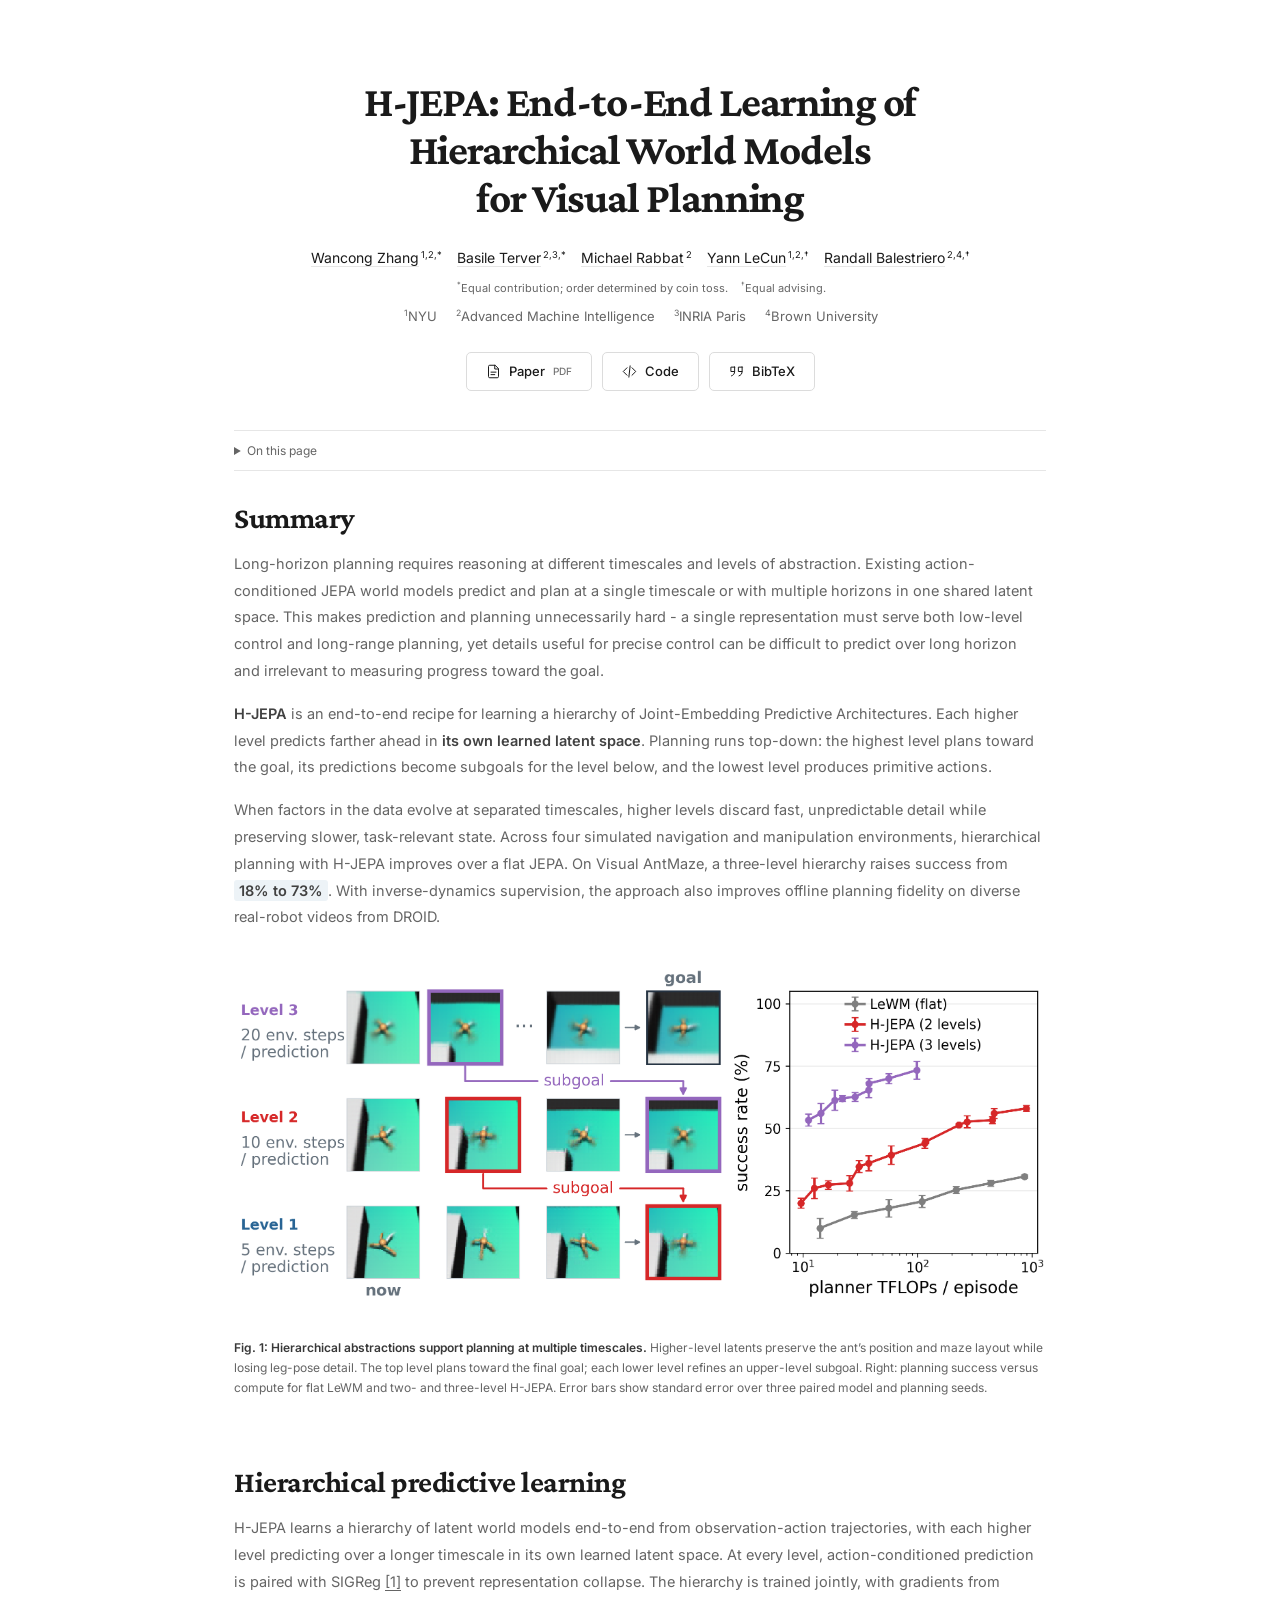
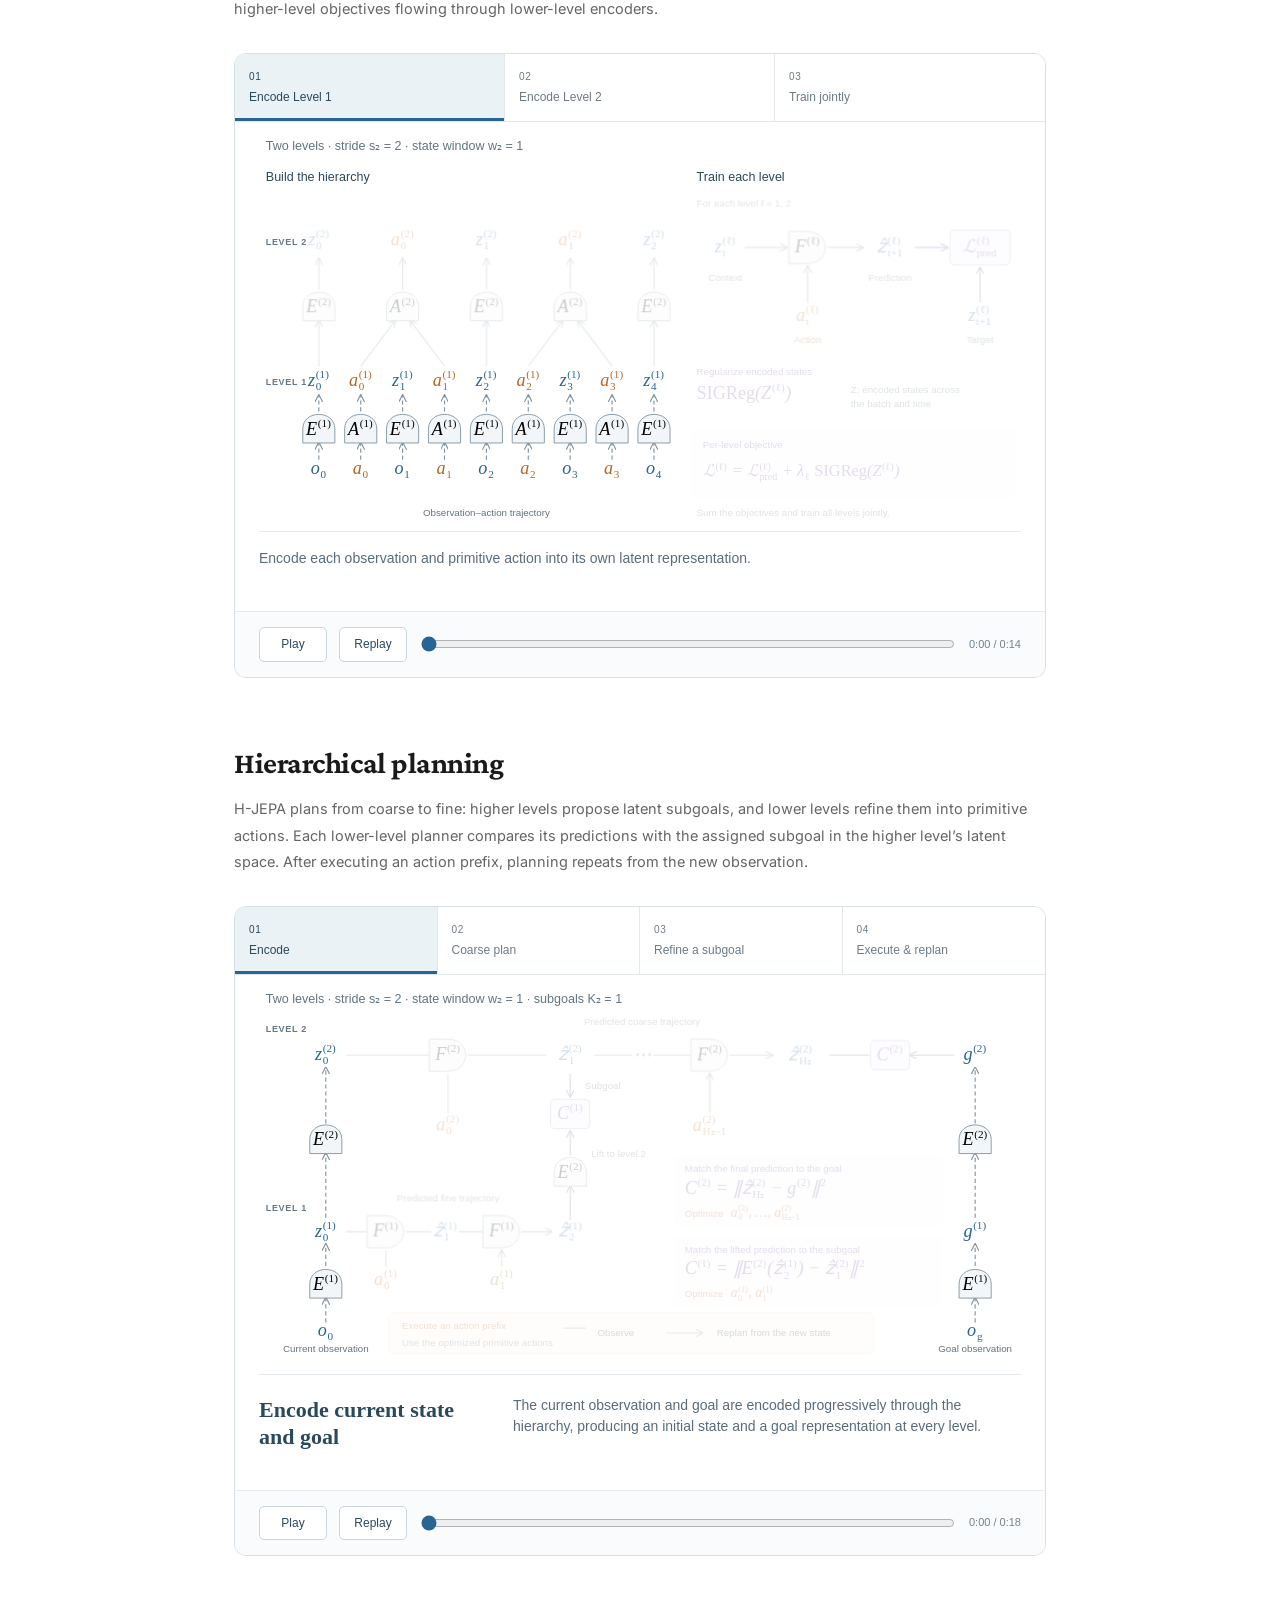
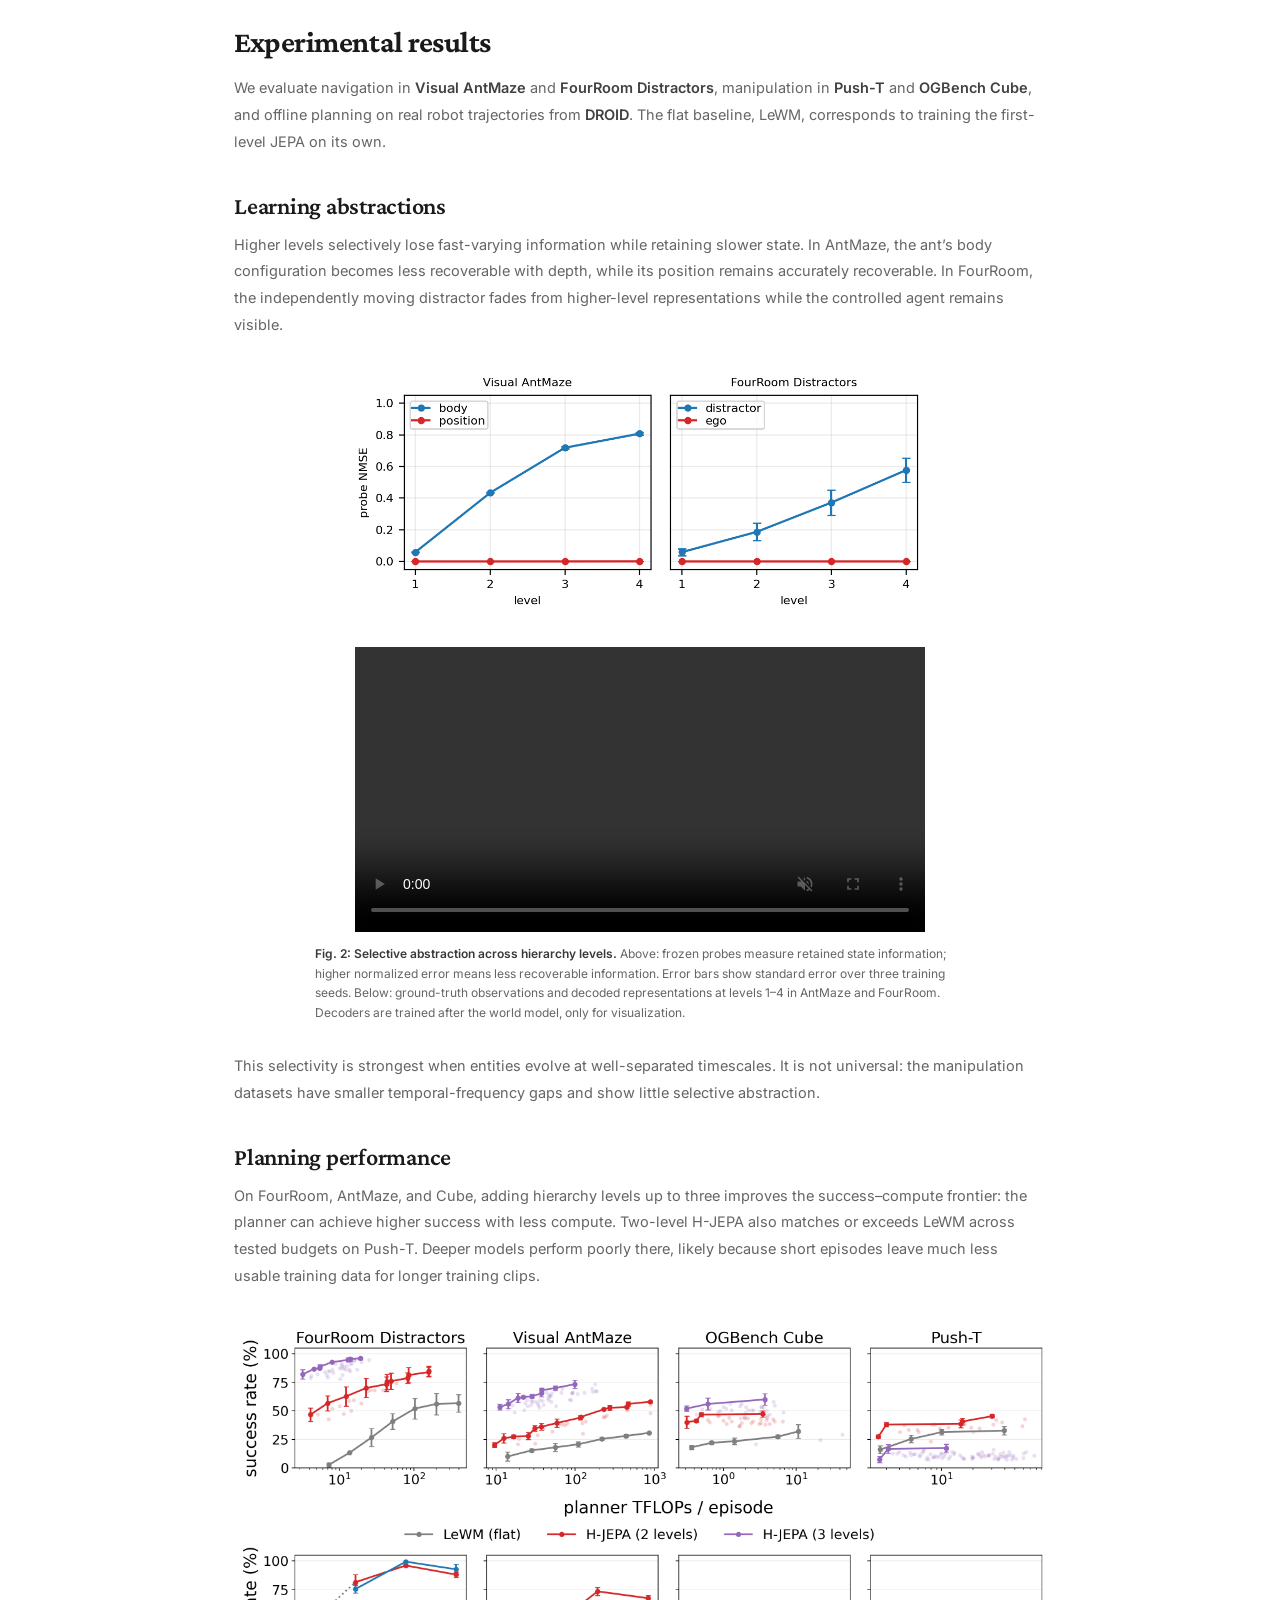
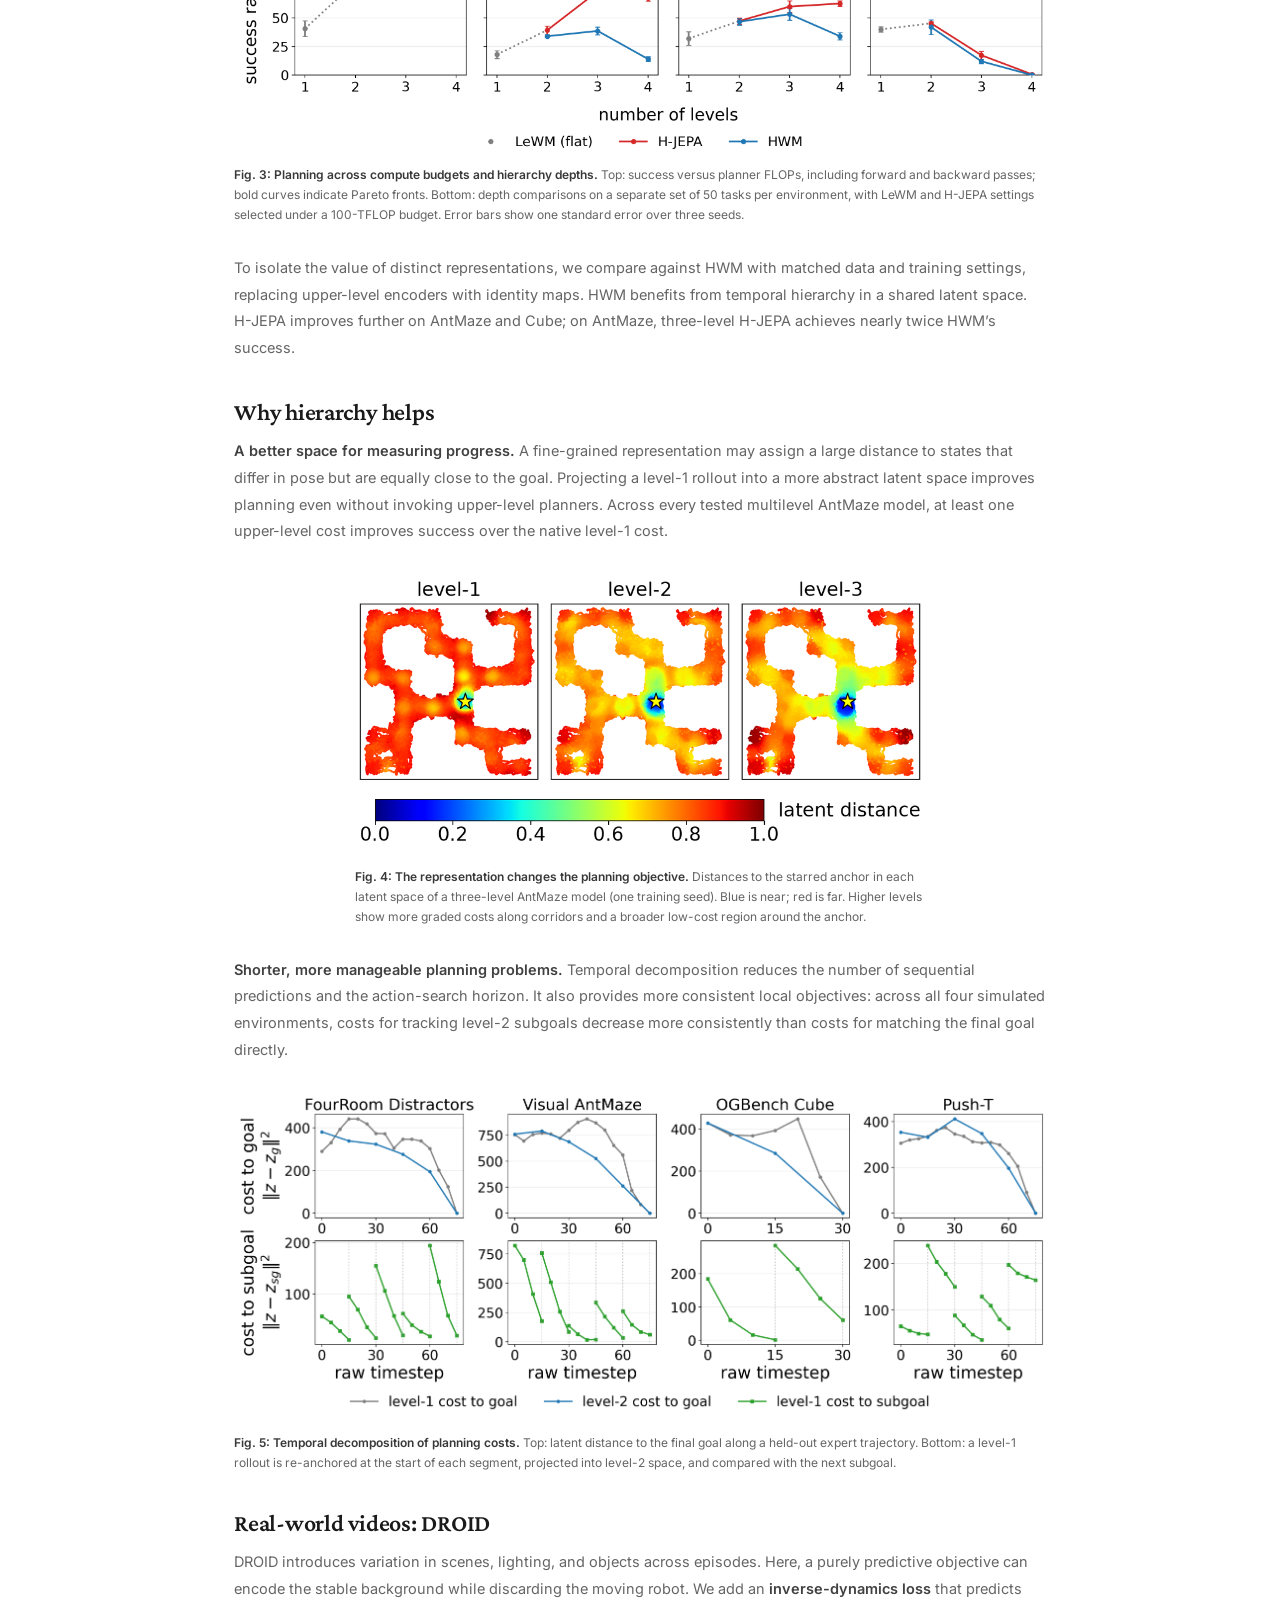
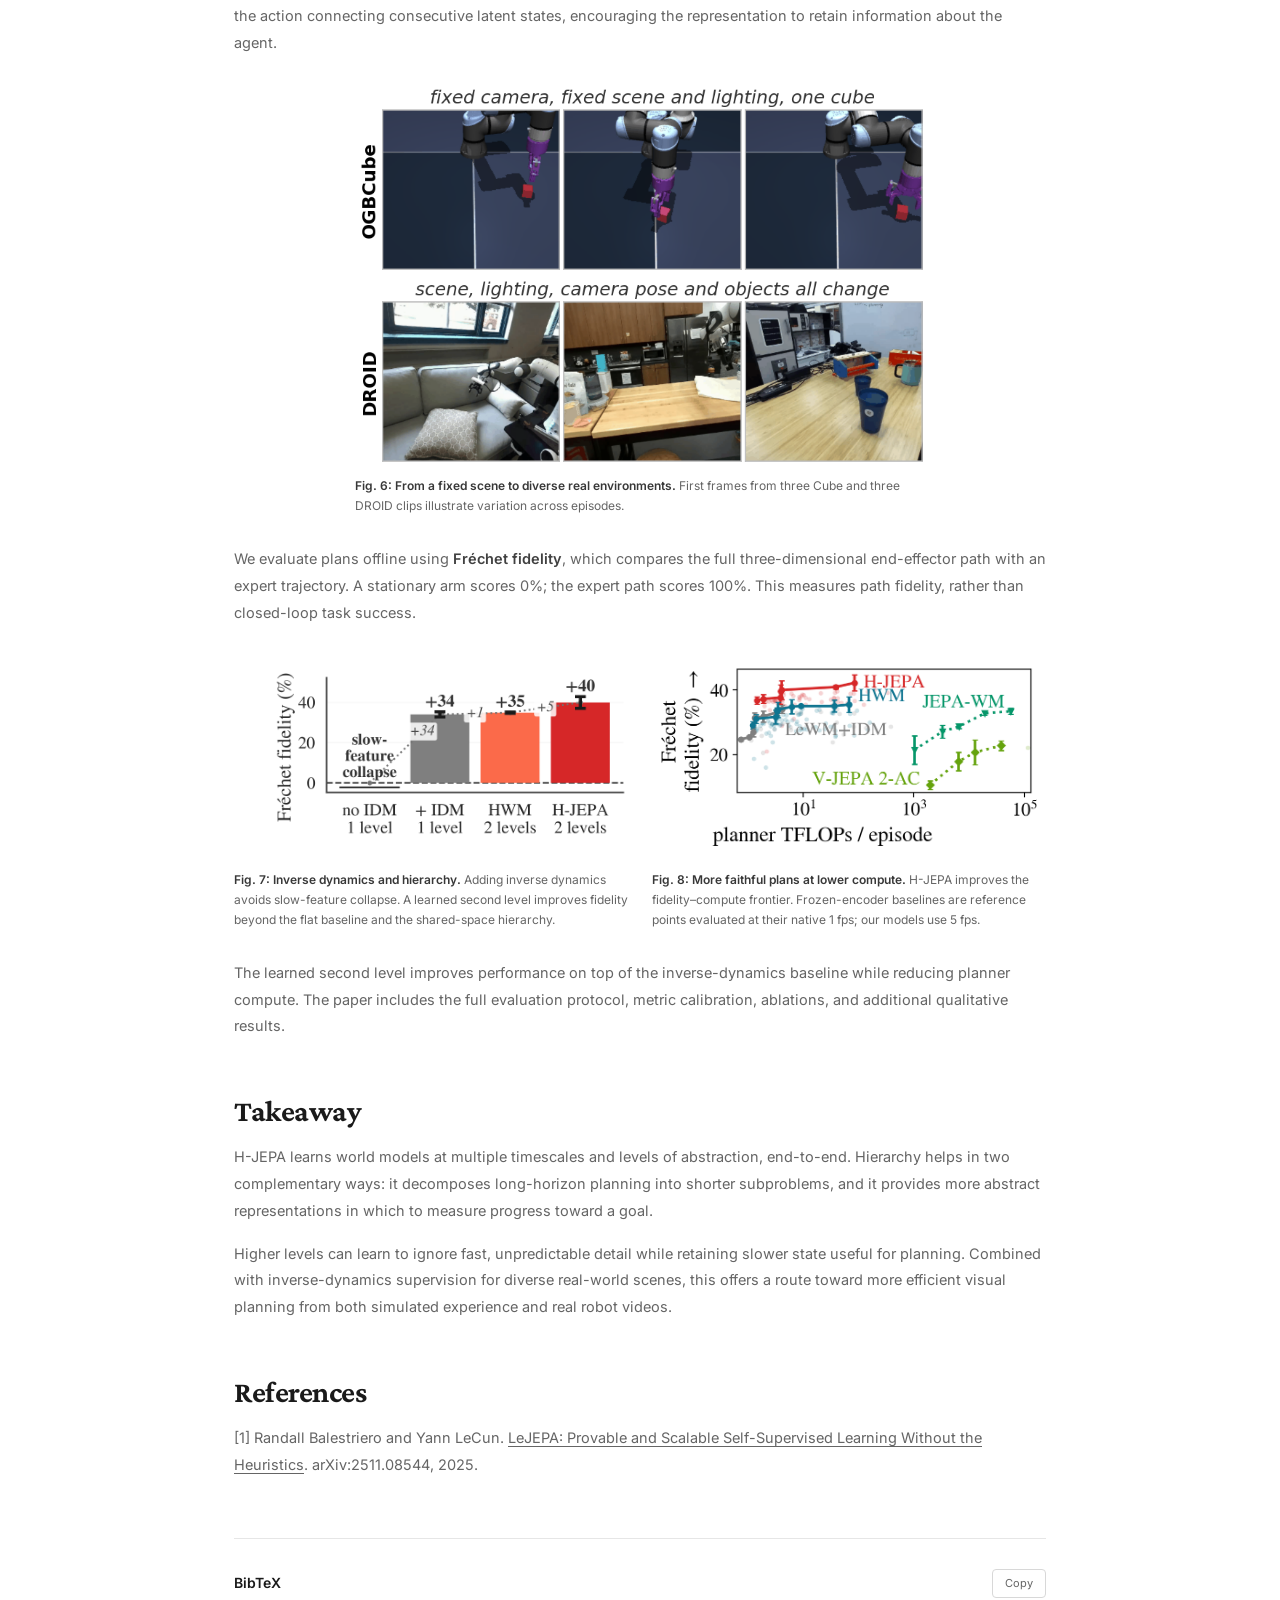
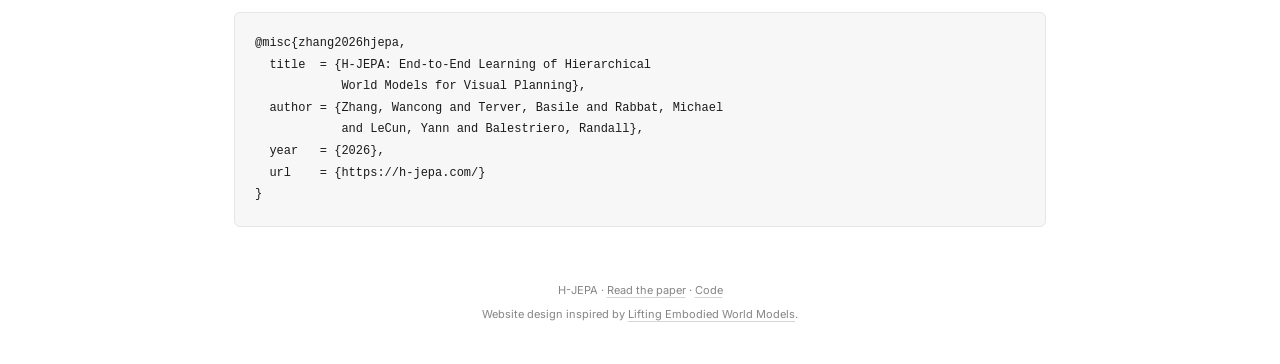
==== commit 79ac01d8: "Add training animation and refine website presentation" ====
--- a/index.html
+++ b/index.html
@@ -17,8 +17,8 @@
   <link rel="preconnect" href="https://fonts.googleapis.com">
   <link rel="preconnect" href="https://fonts.gstatic.com" crossorigin>
   <link href="https://fonts.googleapis.com/css2?family=Crimson+Pro:wght@500;600;700&amp;family=Inter:wght@400;500;600;700&amp;display=swap" rel="stylesheet">
-  <link rel="stylesheet" href="styles.css?v=2617a2a727">
-  <script src="script.js?v=2a324d9069" defer></script>
+  <link rel="stylesheet" href="styles.css?v=afd7312bd7">
+  <script src="script.js?v=e9e15308e2" defer></script>
 </head>
 <body id="top">
   <a class="skip-link" href="#summary">Skip to content</a>
@@ -72,20 +72,17 @@
       </section>
       <section id="predictive-learning" class="section">
         <h2>Hierarchical predictive learning</h2>
-        <p>H-JEPA learns a hierarchy of latent world models end-to-end from observation-action trajectories, with each higher level predicting over a longer timescale in its own learned latent space. Each level has its own state encoder, action encoder, and latent predictor. The first level encodes images and primitive actions. Higher levels encode states from the level below and aggregate intervening actions, so each prediction spans a longer interval. For example, a higher level stride of two doubles the timescale at each successive level.</p>
-        <p>At every level, the model predicts the next latent state conditioned on the preceding state and action latents. A SIGReg regularizer <a href="#ref-lejepa" aria-label="Reference 1: LeJEPA">[1]</a> prevents representation collapse by encouraging an isotropic Gaussian embedding distribution. The whole hierarchy is trained jointly, with gradients from higher-level objectives flowing through lower-level encoders.</p>
-        <figure>
-          <a class="figure-link" href="assets/figures/training.png" target="_blank" rel="noopener" aria-label="Open the training diagram at full size"><img src="assets/figures/training.png" width="1990" height="793" alt="H-JEPA training: level 2 encodes every other level-1 state and pools the two intervening actions. Each level learns action-conditioned prediction with SIGReg regularization." loading="lazy"></a>
-          <figcaption><strong>Fig. 2: Learning across temporal scales.</strong> Left: building a two-level hierarchy with stride two and a state window of one on the second level. Right: each level predicts in its own latent space and regularizes its encoded states. All levels are trained end-to-end.</figcaption>
-        </figure>
+        <p>H-JEPA learns a hierarchy of latent world models end-to-end from observation-action trajectories, with each higher level predicting over a longer timescale in its own learned latent space. At every level, action-conditioned prediction is paired with SIGReg <a href="#ref-lejepa" aria-label="Reference 1: LeJEPA">[1]</a> to prevent representation collapse. The hierarchy is trained jointly, with gradients from higher-level objectives flowing through lower-level encoders.</p>
+        <figure id="training-animation-interleaved" class="training-animation">
+          <iframe src="assets/videos/hierarchical-training-interleaved.html?embed=1&amp;v=4c878a4333" title="Interactive training animation with interleaved observations and actions" loading="lazy"></iframe>
+          </figure>
       </section>
       <section id="hierarchical-planning" class="section">
         <h2>Hierarchical planning</h2>
         <p>H-JEPA plans from coarse to fine: higher levels propose latent subgoals, and lower levels refine them into primitive actions. Each lower-level planner compares its predictions with the assigned subgoal in the higher level’s latent space. After executing an action prefix, planning repeats from the new observation.</p>
         <figure id="planning-animation" class="planning-animation">
-          <iframe src="assets/videos/hierarchical-planning.html?embed=1&amp;v=8bcabdd70d" title="Interactive hierarchical planning animation" loading="lazy"></iframe>
-          <figcaption><strong>Fig. 3: From goals to subgoals to actions.</strong> In this two-level example, the coarse planner optimizes toward the final goal. The fine planner lifts its predicted state into level-2 space to match the first coarse subgoal. <a href="assets/videos/hierarchical-planning.html" target="_blank" rel="noopener">Open the larger animation</a>.</figcaption>
-        </figure>
+          <iframe src="assets/videos/hierarchical-planning.html?embed=1&amp;v=ea3f809498" title="Interactive hierarchical planning animation" loading="lazy"></iframe>
+          </figure>
       </section>
       <section id="results" class="section">
         <h2>Experimental results</h2>
@@ -102,42 +99,42 @@
               <a href="assets/videos/selective_abstraction_lvl4.mp4">Download the selective abstraction video.</a>
             </video>
           </div>
-          <figcaption id="abstractions-caption"><strong>Fig. 4: Selective abstraction across hierarchy levels.</strong> Above: frozen probes measure retained state information; higher normalized error means less recoverable information. Error bars show standard error over three training seeds. Below: ground-truth observations and decoded representations at levels 1–4 in AntMaze and FourRoom. Decoders are trained after the world model, only for visualization.</figcaption>
+          <figcaption id="abstractions-caption"><strong>Fig. 2: Selective abstraction across hierarchy levels.</strong> Above: frozen probes measure retained state information; higher normalized error means less recoverable information. Error bars show standard error over three training seeds. Below: ground-truth observations and decoded representations at levels 1–4 in AntMaze and FourRoom. Decoders are trained after the world model, only for visualization.</figcaption>
         </figure>
         <p>This selectivity is strongest when entities evolve at well-separated timescales. It is not universal: the manipulation datasets have smaller temporal-frequency gaps and show little selective abstraction.</p>
         <h3 id="planning-results">Planning performance</h3>
         <p>On FourRoom, AntMaze, and Cube, adding hierarchy levels up to three improves the success–compute frontier: the planner can achieve higher success with less compute. Two-level H-JEPA also matches or exceeds LeWM across tested budgets on Push-T. Deeper models perform poorly there, likely because short episodes leave much less usable training data for longer training clips.</p>
         <figure>
           <a class="figure-link" href="assets/figures/planning-results.png" target="_blank" rel="noopener" aria-label="Open the planning results at full size"><img src="assets/figures/planning-results.png" width="2600" height="1388" alt="Planning success versus compute and hierarchy depth across FourRoom, AntMaze, Cube, and Push-T, comparing LeWM, H-JEPA, and HWM." loading="lazy"></a>
-          <figcaption><strong>Fig. 5: Planning across compute budgets and hierarchy depths.</strong> Top: success versus planner FLOPs, including forward and backward passes; bold curves indicate Pareto fronts. Bottom: depth comparisons on a separate set of 50 tasks per environment, with LeWM and H-JEPA settings selected under a 100-TFLOP budget. Error bars show one standard error over three seeds.</figcaption>
+          <figcaption><strong>Fig. 3: Planning across compute budgets and hierarchy depths.</strong> Top: success versus planner FLOPs, including forward and backward passes; bold curves indicate Pareto fronts. Bottom: depth comparisons on a separate set of 50 tasks per environment, with LeWM and H-JEPA settings selected under a 100-TFLOP budget. Error bars show one standard error over three seeds.</figcaption>
         </figure>
         <p>To isolate the value of distinct representations, we compare against HWM with matched data and training settings, replacing upper-level encoders with identity maps. HWM benefits from temporal hierarchy in a shared latent space. H-JEPA improves further on AntMaze and Cube; on AntMaze, three-level H-JEPA achieves nearly twice HWM’s success.</p>
         <h3 id="why-hierarchy">Why hierarchy helps</h3>
         <p><strong>A better space for measuring progress.</strong> A fine-grained representation may assign a large distance to states that differ in pose but are equally close to the goal. Projecting a level-1 rollout into a more abstract latent space improves planning even without invoking upper-level planners. Across every tested multilevel AntMaze model, at least one upper-level cost improves success over the native level-1 cost.</p>
         <figure class="figure-narrow">
           <a class="figure-link" href="assets/figures/goal-costs.png" target="_blank" rel="noopener" aria-label="Open the goal-cost visualization at full size"><img src="assets/figures/goal-costs.png" width="975" height="479" alt="Goal-cost surfaces in different latent spaces illustrate how upper-level representations change the planning objective." loading="lazy"></a>
-          <figcaption><strong>Fig. 6: The representation changes the planning objective.</strong> Distances to the starred anchor in each latent space of a three-level AntMaze model (one training seed). Blue is near; red is far. Higher levels show more graded costs along corridors and a broader low-cost region around the anchor.</figcaption>
+          <figcaption><strong>Fig. 4: The representation changes the planning objective.</strong> Distances to the starred anchor in each latent space of a three-level AntMaze model (one training seed). Blue is near; red is far. Higher levels show more graded costs along corridors and a broader low-cost region around the anchor.</figcaption>
         </figure>
         <p><strong>Shorter, more manageable planning problems.</strong> Temporal decomposition reduces the number of sequential predictions and the action-search horizon. It also provides more consistent local objectives: across all four simulated environments, costs for tracking level-2 subgoals decrease more consistently than costs for matching the final goal directly.</p>
         <figure>
           <a class="figure-link" href="assets/figures/subgoal-tracking.png" target="_blank" rel="noopener" aria-label="Open the subgoal tracking plots at full size"><img src="assets/figures/subgoal-tracking.png" width="3279" height="1323" alt="Full-horizon goal costs can fluctuate along expert trajectories, while local costs decrease toward successive subgoals." loading="lazy"></a>
-          <figcaption><strong>Fig. 7: Temporal decomposition of planning costs.</strong> Top: latent distance to the final goal along a held-out expert trajectory. Bottom: a level-1 rollout is re-anchored at the start of each segment, projected into level-2 space, and compared with the next subgoal.</figcaption>
+          <figcaption><strong>Fig. 5: Temporal decomposition of planning costs.</strong> Top: latent distance to the final goal along a held-out expert trajectory. Bottom: a level-1 rollout is re-anchored at the start of each segment, projected into level-2 space, and compared with the next subgoal.</figcaption>
         </figure>
         <h3 id="droid">Real-world videos: DROID</h3>
         <p>DROID introduces variation in scenes, lighting, and objects across episodes. Here, a purely predictive objective can encode the stable background while discarding the moving robot. We add an <strong>inverse-dynamics loss</strong> that predicts the action connecting consecutive latent states, encouraging the representation to retain information about the agent.</p>
         <figure class="figure-narrow">
           <a class="figure-link" href="assets/figures/scene-diversity.png" target="_blank" rel="noopener" aria-label="Open the scene comparison at full size"><img src="assets/figures/scene-diversity.png" width="784" height="520" alt="Example initial frames show a largely fixed scene in Cube and varied objects, viewpoints, and backgrounds in DROID." loading="lazy"></a>
-          <figcaption><strong>Fig. 8: From a fixed scene to diverse real environments.</strong> First frames from three Cube and three DROID clips illustrate variation across episodes.</figcaption>
+          <figcaption><strong>Fig. 6: From a fixed scene to diverse real environments.</strong> First frames from three Cube and three DROID clips illustrate variation across episodes.</figcaption>
         </figure>
         <p>We evaluate plans offline using <strong>Fréchet fidelity</strong>, which compares the full three-dimensional end-effector path with an expert trajectory. A stationary arm scores 0%; the expert path scores 100%. This measures path fidelity, rather than closed-loop task success.</p>
         <div class="figure-pair">
           <figure>
             <a class="figure-link" href="assets/figures/droid-ablation.png" target="_blank" rel="noopener" aria-label="Open the DROID ablation plot at full size"><img src="assets/figures/droid-ablation.png" width="1812" height="780" alt="DROID ablation comparing LeWM, LeWM with inverse dynamics, HWM, and H-JEPA at 5 frames per second." loading="lazy"></a>
-            <figcaption><strong>Fig. 9: Inverse dynamics and hierarchy.</strong> Adding inverse dynamics avoids slow-feature collapse. A learned second level improves fidelity beyond the flat baseline and the shared-space hierarchy.</figcaption>
+            <figcaption><strong>Fig. 7: Inverse dynamics and hierarchy.</strong> Adding inverse dynamics avoids slow-feature collapse. A learned second level improves fidelity beyond the flat baseline and the shared-space hierarchy.</figcaption>
           </figure>
           <figure>
             <a class="figure-link" href="assets/figures/droid-compute.png" target="_blank" rel="noopener" aria-label="Open the DROID compute plot at full size"><img src="assets/figures/droid-compute.png" width="860" height="425" alt="DROID planning fidelity versus planner compute, with H-JEPA improving the tradeoff over the flat model." loading="lazy"></a>
-            <figcaption><strong>Fig. 10: More faithful plans at lower compute.</strong> H-JEPA improves the fidelity–compute frontier. Frozen-encoder baselines are reference points evaluated at their native 1 fps; our models use 5 fps.</figcaption>
+            <figcaption><strong>Fig. 8: More faithful plans at lower compute.</strong> H-JEPA improves the fidelity–compute frontier. Frozen-encoder baselines are reference points evaluated at their native 1 fps; our models use 5 fps.</figcaption>
           </figure>
         </div>
         <p>The learned second level improves performance on top of the inverse-dynamics baseline while reducing planner compute. The paper includes the full evaluation protocol, metric calibration, ablations, and additional qualitative results.</p>
--- a/styles.css
+++ b/styles.css
@@ -57,7 +57,7 @@
 figcaption { margin-top: 12px; color: var(--muted); font-size: 12px; line-height: 1.65; }
 figcaption strong { font-weight: 600; color: #383838; }
 .figure-narrow { max-width: 570px; margin-right: auto; margin-left: auto; }
-.planning-animation iframe { display: block; width: 100%; height: 680px; border: 0; }
+.planning-animation iframe, .training-animation iframe { display: block; width: 100%; height: 680px; border: 0; }
 .abstraction-figure { max-width: 650px; margin-right: auto; margin-left: auto; }
 .abstraction-media { display: grid; grid-template-columns: 1fr; justify-items: center; gap: 16px; }
 .abstraction-media > * { min-width: 0; }
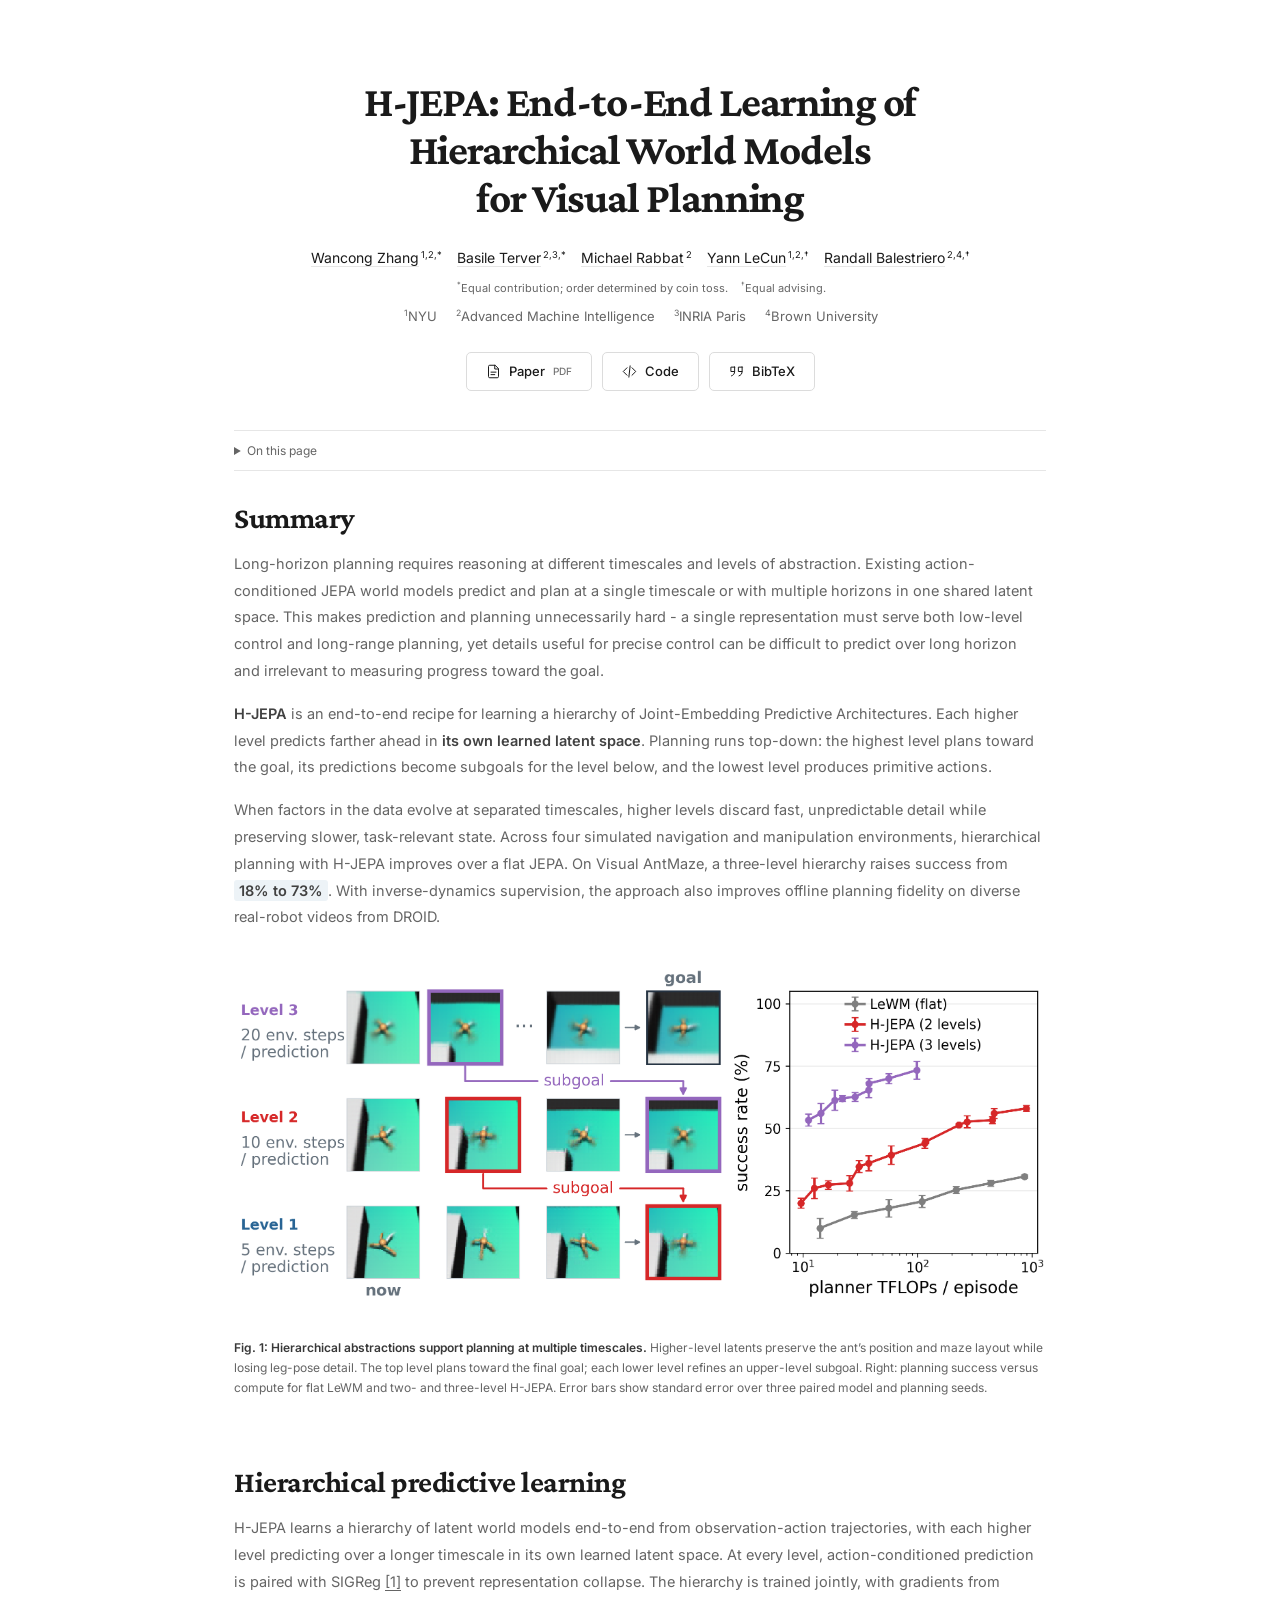
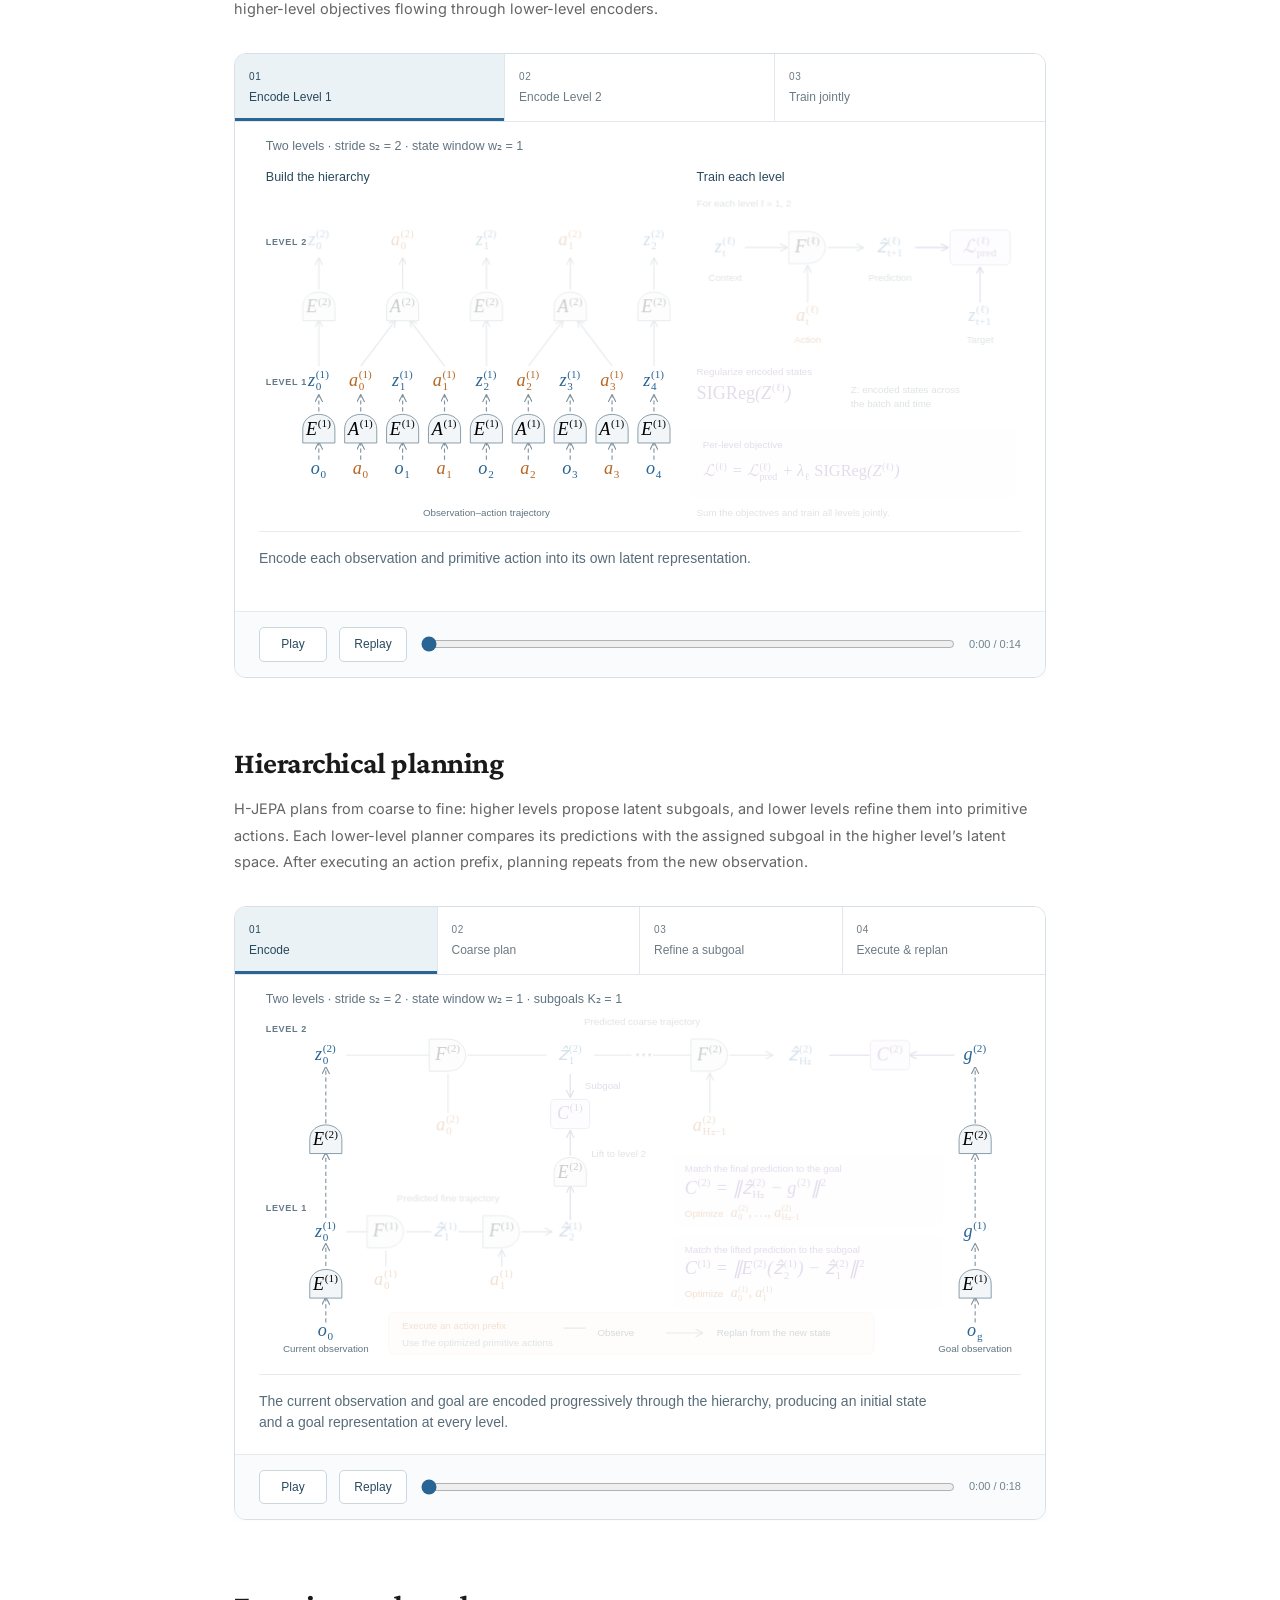
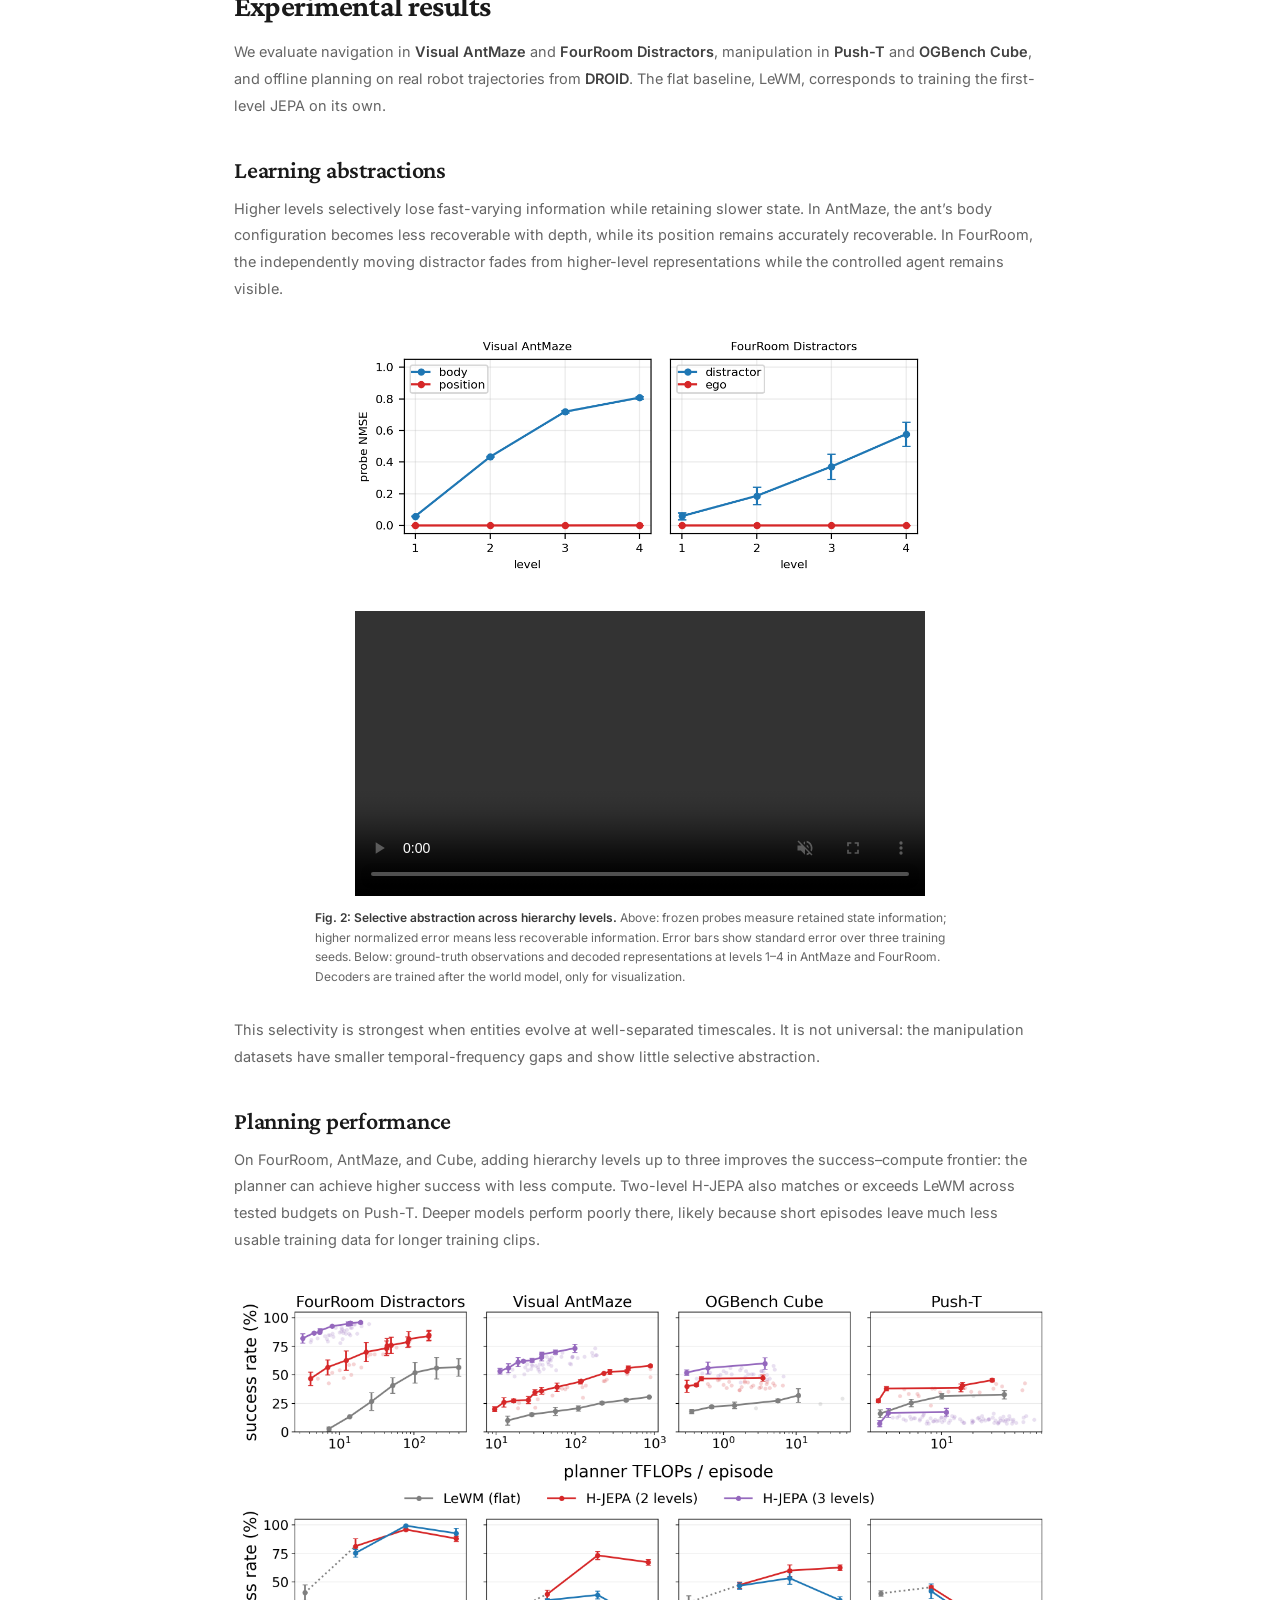
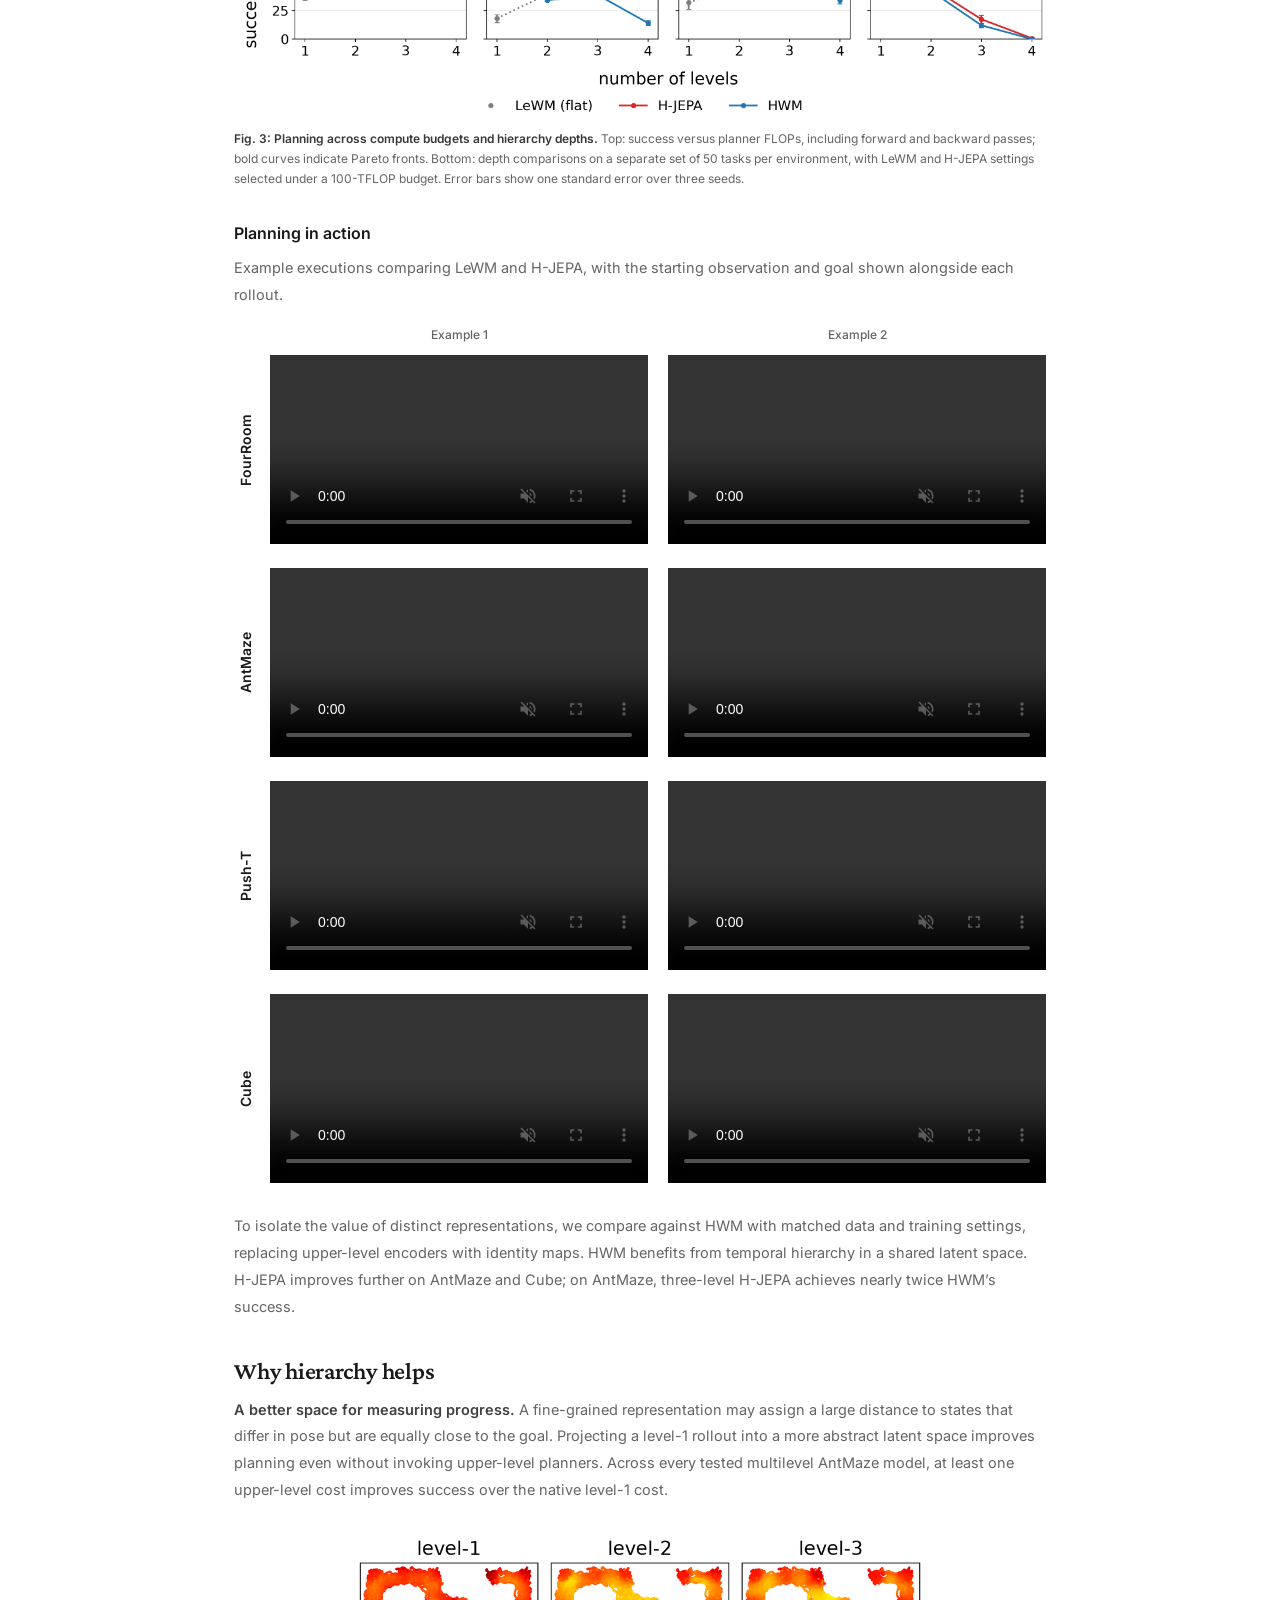
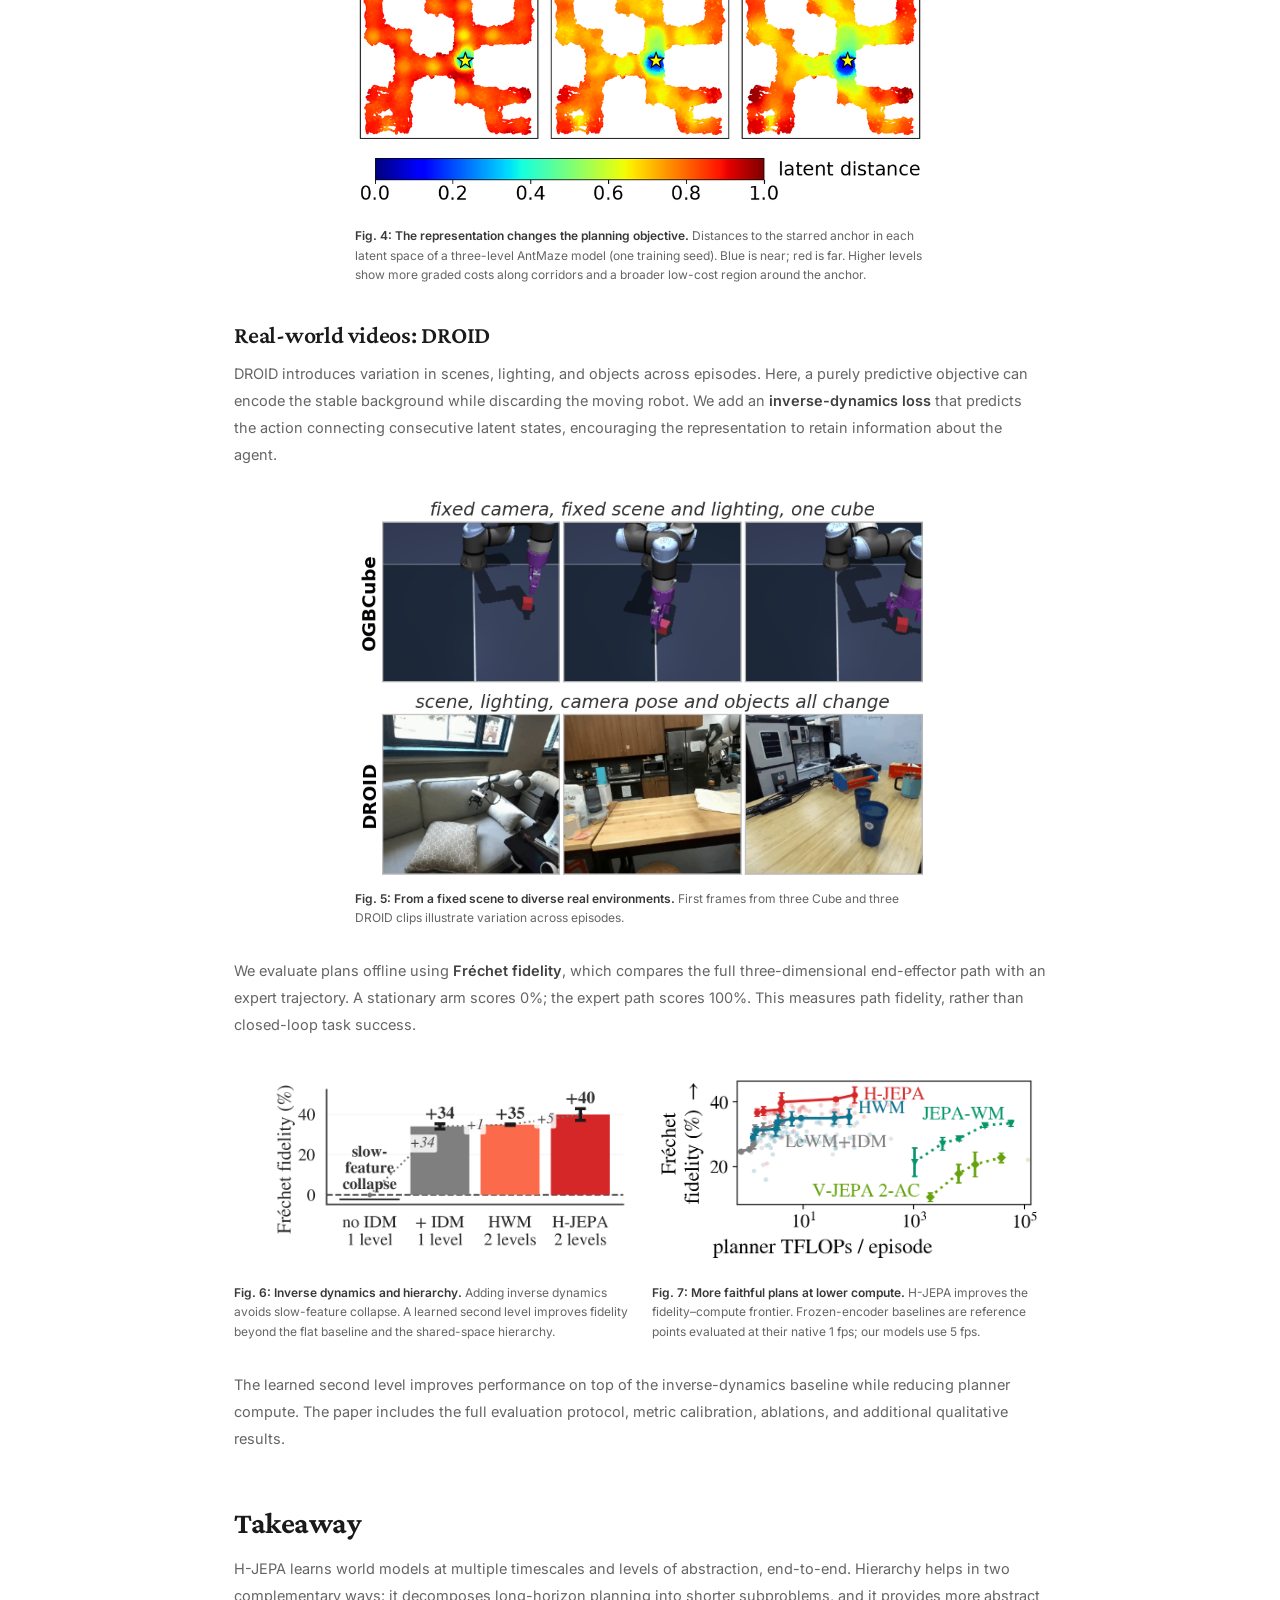
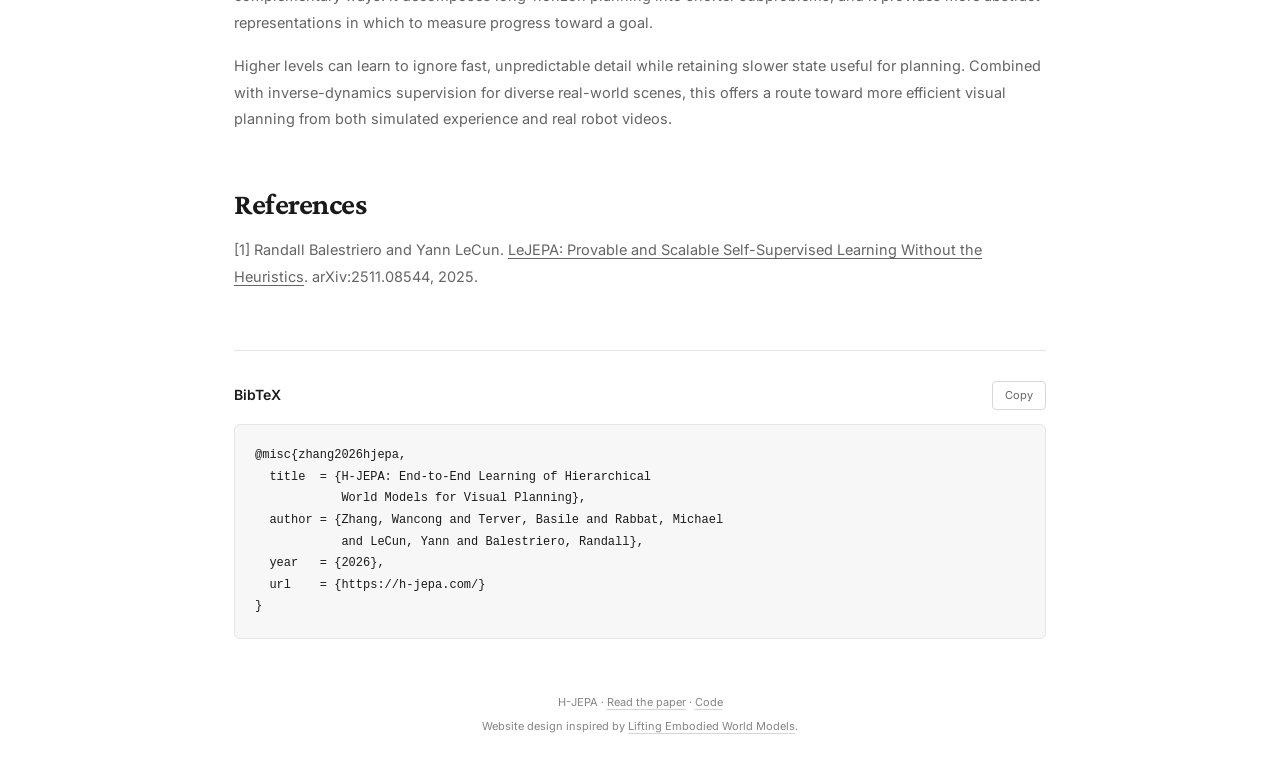
==== commit 7f62e7be: "Add execution comparison videos and streamline results presentation" ====
--- a/index.html
+++ b/index.html
@@ -17,8 +17,8 @@
   <link rel="preconnect" href="https://fonts.googleapis.com">
   <link rel="preconnect" href="https://fonts.gstatic.com" crossorigin>
   <link href="https://fonts.googleapis.com/css2?family=Crimson+Pro:wght@500;600;700&amp;family=Inter:wght@400;500;600;700&amp;display=swap" rel="stylesheet">
-  <link rel="stylesheet" href="styles.css?v=afd7312bd7">
-  <script src="script.js?v=e9e15308e2" defer></script>
+  <link rel="stylesheet" href="styles.css?v=58c26c0e39">
+  <script src="script.js?v=0f78af9a2a" defer></script>
 </head>
 <body id="top">
   <a class="skip-link" href="#summary">Skip to content</a>
@@ -81,7 +81,7 @@
         <h2>Hierarchical planning</h2>
         <p>H-JEPA plans from coarse to fine: higher levels propose latent subgoals, and lower levels refine them into primitive actions. Each lower-level planner compares its predictions with the assigned subgoal in the higher level’s latent space. After executing an action prefix, planning repeats from the new observation.</p>
         <figure id="planning-animation" class="planning-animation">
-          <iframe src="assets/videos/hierarchical-planning.html?embed=1&amp;v=ea3f809498" title="Interactive hierarchical planning animation" loading="lazy"></iframe>
+          <iframe src="assets/videos/hierarchical-planning.html?embed=1&amp;v=0ecf016d77" title="Interactive hierarchical planning animation" loading="lazy"></iframe>
           </figure>
       </section>
       <section id="results" class="section">
@@ -108,6 +108,90 @@
           <a class="figure-link" href="assets/figures/planning-results.png" target="_blank" rel="noopener" aria-label="Open the planning results at full size"><img src="assets/figures/planning-results.png" width="2600" height="1388" alt="Planning success versus compute and hierarchy depth across FourRoom, AntMaze, Cube, and Push-T, comparing LeWM, H-JEPA, and HWM." loading="lazy"></a>
           <figcaption><strong>Fig. 3: Planning across compute budgets and hierarchy depths.</strong> Top: success versus planner FLOPs, including forward and backward passes; bold curves indicate Pareto fronts. Bottom: depth comparisons on a separate set of 50 tasks per environment, with LeWM and H-JEPA settings selected under a 100-TFLOP budget. Error bars show one standard error over three seeds.</figcaption>
         </figure>
+        <section id="planning-executions" class="execution-gallery" aria-labelledby="execution-heading">
+          <h4 id="execution-heading">Planning in action</h4>
+          <p>Example executions comparing LeWM and H-JEPA, with the starting observation and goal shown alongside each rollout.</p>
+          <div class="execution-column-labels" aria-hidden="true">
+            <span>Example 1</span>
+            <span>Example 2</span>
+          </div>
+          <div class="execution-row">
+            <h5>FourRoom</h5>
+            <div class="execution-pair">
+              <figure>
+                <video width="1072" height="304" controls muted loop playsinline preload="metadata" aria-label="FourRoom, example 1: LeWM and H-JEPA execution comparison">
+                  <source src="assets/videos/executions/fourroom/fourroom_ep28.mp4" type="video/mp4">
+                  <a href="assets/videos/executions/fourroom/fourroom_ep28.mp4">Download the FourRoom example 1 video.</a>
+                </video>
+                <figcaption>Example 1</figcaption>
+              </figure>
+              <figure>
+                <video width="1072" height="304" controls muted loop playsinline preload="metadata" aria-label="FourRoom, example 2: LeWM and H-JEPA execution comparison">
+                  <source src="assets/videos/executions/fourroom/fourroom_ep31.mp4" type="video/mp4">
+                  <a href="assets/videos/executions/fourroom/fourroom_ep31.mp4">Download the FourRoom example 2 video.</a>
+                </video>
+                <figcaption>Example 2</figcaption>
+              </figure>
+            </div>
+          </div>
+          <div class="execution-row">
+            <h5>AntMaze</h5>
+            <div class="execution-pair">
+              <figure>
+                <video width="1072" height="304" controls muted loop playsinline preload="metadata" aria-label="AntMaze, example 1: LeWM and H-JEPA execution comparison">
+                  <source src="assets/videos/executions/ant/ant_ep29.mp4" type="video/mp4">
+                  <a href="assets/videos/executions/ant/ant_ep29.mp4">Download the AntMaze example 1 video.</a>
+                </video>
+                <figcaption>Example 1</figcaption>
+              </figure>
+              <figure>
+                <video width="1072" height="304" controls muted loop playsinline preload="metadata" aria-label="AntMaze, example 2: LeWM and H-JEPA execution comparison">
+                  <source src="assets/videos/executions/ant/ant_ep35.mp4" type="video/mp4">
+                  <a href="assets/videos/executions/ant/ant_ep35.mp4">Download the AntMaze example 2 video.</a>
+                </video>
+                <figcaption>Example 2</figcaption>
+              </figure>
+            </div>
+          </div>
+          <div class="execution-row">
+            <h5>Push-T</h5>
+            <div class="execution-pair">
+              <figure>
+                <video width="1072" height="304" controls muted loop playsinline preload="metadata" aria-label="Push-T, example 1: LeWM and H-JEPA execution comparison">
+                  <source src="assets/videos/executions/pusht/pusht_ep7.mp4" type="video/mp4">
+                  <a href="assets/videos/executions/pusht/pusht_ep7.mp4">Download the Push-T example 1 video.</a>
+                </video>
+                <figcaption>Example 1</figcaption>
+              </figure>
+              <figure>
+                <video width="1072" height="304" controls muted loop playsinline preload="metadata" aria-label="Push-T, example 2: LeWM and H-JEPA execution comparison">
+                  <source src="assets/videos/executions/pusht/pusht_ep10.mp4" type="video/mp4">
+                  <a href="assets/videos/executions/pusht/pusht_ep10.mp4">Download the Push-T example 2 video.</a>
+                </video>
+                <figcaption>Example 2</figcaption>
+              </figure>
+            </div>
+          </div>
+          <div class="execution-row">
+            <h5>Cube</h5>
+            <div class="execution-pair">
+              <figure>
+                <video width="1072" height="304" controls muted loop playsinline preload="metadata" aria-label="Cube, example 1: LeWM and H-JEPA execution comparison">
+                  <source src="assets/videos/executions/cube/cube_ep4.mp4" type="video/mp4">
+                  <a href="assets/videos/executions/cube/cube_ep4.mp4">Download the Cube example 1 video.</a>
+                </video>
+                <figcaption>Example 1</figcaption>
+              </figure>
+              <figure>
+                <video width="1072" height="304" controls muted loop playsinline preload="metadata" aria-label="Cube, example 2: LeWM and H-JEPA execution comparison">
+                  <source src="assets/videos/executions/cube/cube_ep7.mp4" type="video/mp4">
+                  <a href="assets/videos/executions/cube/cube_ep7.mp4">Download the Cube example 2 video.</a>
+                </video>
+                <figcaption>Example 2</figcaption>
+              </figure>
+            </div>
+          </div>
+        </section>
         <p>To isolate the value of distinct representations, we compare against HWM with matched data and training settings, replacing upper-level encoders with identity maps. HWM benefits from temporal hierarchy in a shared latent space. H-JEPA improves further on AntMaze and Cube; on AntMaze, three-level H-JEPA achieves nearly twice HWM’s success.</p>
         <h3 id="why-hierarchy">Why hierarchy helps</h3>
         <p><strong>A better space for measuring progress.</strong> A fine-grained representation may assign a large distance to states that differ in pose but are equally close to the goal. Projecting a level-1 rollout into a more abstract latent space improves planning even without invoking upper-level planners. Across every tested multilevel AntMaze model, at least one upper-level cost improves success over the native level-1 cost.</p>
@@ -115,26 +199,21 @@
           <a class="figure-link" href="assets/figures/goal-costs.png" target="_blank" rel="noopener" aria-label="Open the goal-cost visualization at full size"><img src="assets/figures/goal-costs.png" width="975" height="479" alt="Goal-cost surfaces in different latent spaces illustrate how upper-level representations change the planning objective." loading="lazy"></a>
           <figcaption><strong>Fig. 4: The representation changes the planning objective.</strong> Distances to the starred anchor in each latent space of a three-level AntMaze model (one training seed). Blue is near; red is far. Higher levels show more graded costs along corridors and a broader low-cost region around the anchor.</figcaption>
         </figure>
-        <p><strong>Shorter, more manageable planning problems.</strong> Temporal decomposition reduces the number of sequential predictions and the action-search horizon. It also provides more consistent local objectives: across all four simulated environments, costs for tracking level-2 subgoals decrease more consistently than costs for matching the final goal directly.</p>
-        <figure>
-          <a class="figure-link" href="assets/figures/subgoal-tracking.png" target="_blank" rel="noopener" aria-label="Open the subgoal tracking plots at full size"><img src="assets/figures/subgoal-tracking.png" width="3279" height="1323" alt="Full-horizon goal costs can fluctuate along expert trajectories, while local costs decrease toward successive subgoals." loading="lazy"></a>
-          <figcaption><strong>Fig. 5: Temporal decomposition of planning costs.</strong> Top: latent distance to the final goal along a held-out expert trajectory. Bottom: a level-1 rollout is re-anchored at the start of each segment, projected into level-2 space, and compared with the next subgoal.</figcaption>
-        </figure>
         <h3 id="droid">Real-world videos: DROID</h3>
         <p>DROID introduces variation in scenes, lighting, and objects across episodes. Here, a purely predictive objective can encode the stable background while discarding the moving robot. We add an <strong>inverse-dynamics loss</strong> that predicts the action connecting consecutive latent states, encouraging the representation to retain information about the agent.</p>
         <figure class="figure-narrow">
           <a class="figure-link" href="assets/figures/scene-diversity.png" target="_blank" rel="noopener" aria-label="Open the scene comparison at full size"><img src="assets/figures/scene-diversity.png" width="784" height="520" alt="Example initial frames show a largely fixed scene in Cube and varied objects, viewpoints, and backgrounds in DROID." loading="lazy"></a>
-          <figcaption><strong>Fig. 6: From a fixed scene to diverse real environments.</strong> First frames from three Cube and three DROID clips illustrate variation across episodes.</figcaption>
+          <figcaption><strong>Fig. 5: From a fixed scene to diverse real environments.</strong> First frames from three Cube and three DROID clips illustrate variation across episodes.</figcaption>
         </figure>
         <p>We evaluate plans offline using <strong>Fréchet fidelity</strong>, which compares the full three-dimensional end-effector path with an expert trajectory. A stationary arm scores 0%; the expert path scores 100%. This measures path fidelity, rather than closed-loop task success.</p>
         <div class="figure-pair">
           <figure>
             <a class="figure-link" href="assets/figures/droid-ablation.png" target="_blank" rel="noopener" aria-label="Open the DROID ablation plot at full size"><img src="assets/figures/droid-ablation.png" width="1812" height="780" alt="DROID ablation comparing LeWM, LeWM with inverse dynamics, HWM, and H-JEPA at 5 frames per second." loading="lazy"></a>
-            <figcaption><strong>Fig. 7: Inverse dynamics and hierarchy.</strong> Adding inverse dynamics avoids slow-feature collapse. A learned second level improves fidelity beyond the flat baseline and the shared-space hierarchy.</figcaption>
+            <figcaption><strong>Fig. 6: Inverse dynamics and hierarchy.</strong> Adding inverse dynamics avoids slow-feature collapse. A learned second level improves fidelity beyond the flat baseline and the shared-space hierarchy.</figcaption>
           </figure>
           <figure>
             <a class="figure-link" href="assets/figures/droid-compute.png" target="_blank" rel="noopener" aria-label="Open the DROID compute plot at full size"><img src="assets/figures/droid-compute.png" width="860" height="425" alt="DROID planning fidelity versus planner compute, with H-JEPA improving the tradeoff over the flat model." loading="lazy"></a>
-            <figcaption><strong>Fig. 8: More faithful plans at lower compute.</strong> H-JEPA improves the fidelity–compute frontier. Frozen-encoder baselines are reference points evaluated at their native 1 fps; our models use 5 fps.</figcaption>
+            <figcaption><strong>Fig. 7: More faithful plans at lower compute.</strong> H-JEPA improves the fidelity–compute frontier. Frozen-encoder baselines are reference points evaluated at their native 1 fps; our models use 5 fps.</figcaption>
           </figure>
         </div>
         <p>The learned second level improves performance on top of the inverse-dynamics baseline while reducing planner compute. The paper includes the full evaluation protocol, metric calibration, ablations, and additional qualitative results.</p>
--- a/styles.css
+++ b/styles.css
@@ -110,3 +110,19 @@
   html { scroll-behavior: auto; }
   *, *::before, *::after { transition: none !important; }
 }
+
+.execution-gallery { margin: 30px 0; }
+.execution-gallery h4 { margin: 0 0 8px; font-size: 16px; font-weight: 600; }
+.execution-column-labels { display: grid; grid-template-columns: repeat(2, minmax(0, 1fr)); gap: 20px; margin: 0 0 10px 36px; text-align: center; color: var(--muted); font-size: 12px; font-weight: 500; }
+.execution-row { display: grid; grid-template-columns: 24px minmax(0, 1fr); column-gap: 12px; align-items: center; }
+.execution-row + .execution-row { margin-top: 24px; }
+.execution-row h5 { margin: 0; justify-self: center; writing-mode: vertical-rl; transform: rotate(180deg); white-space: nowrap; font-size: 14px; font-weight: 600; }
+.execution-pair { display: grid; grid-template-columns: repeat(2, minmax(0, 1fr)); gap: 20px; }
+.execution-pair figure { min-width: 0; margin: 0; }
+.execution-pair video { background: #f7f7f7; }
+.execution-pair figcaption { display: none; margin-top: 6px; text-align: center; font-size: 11px; }
+@media (max-width: 600px) {
+  .execution-column-labels { display: none; }
+  .execution-pair figcaption { display: block; }
+  .execution-pair { grid-template-columns: 1fr; gap: 16px; }
+}
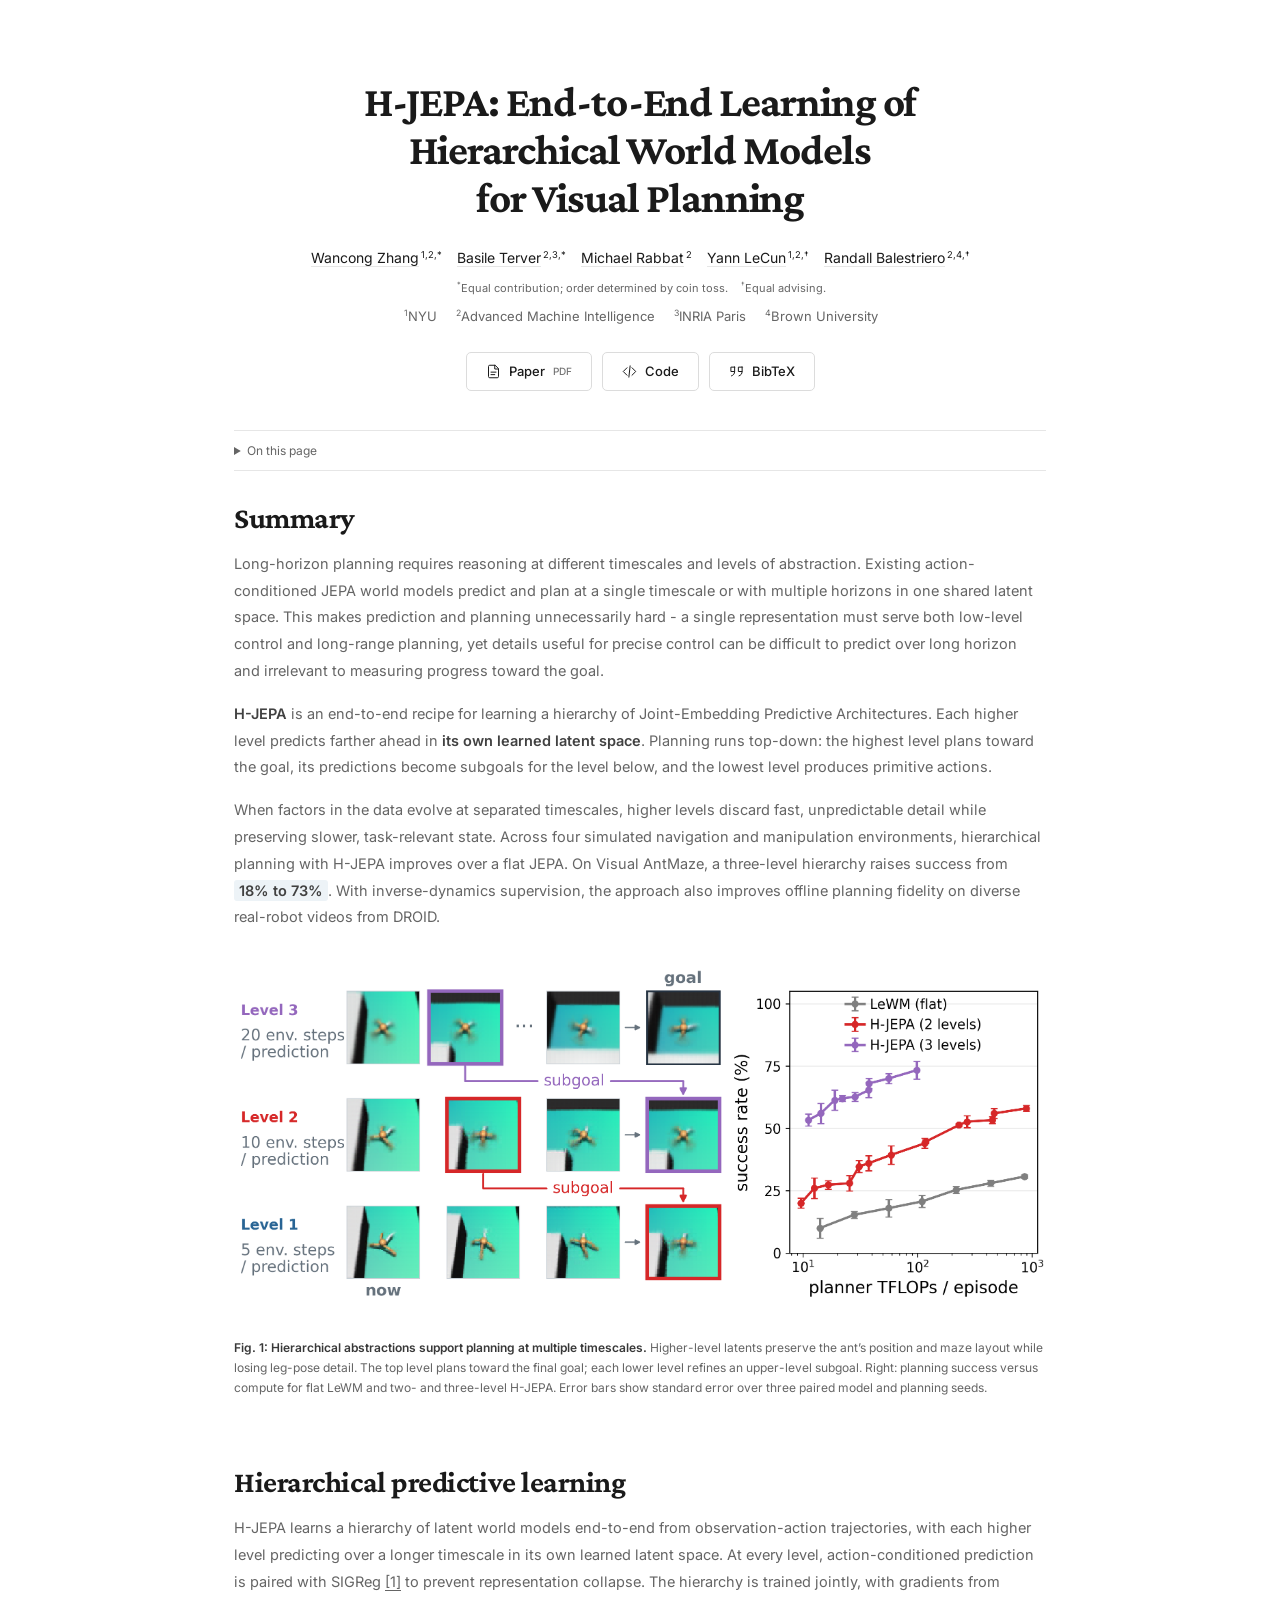
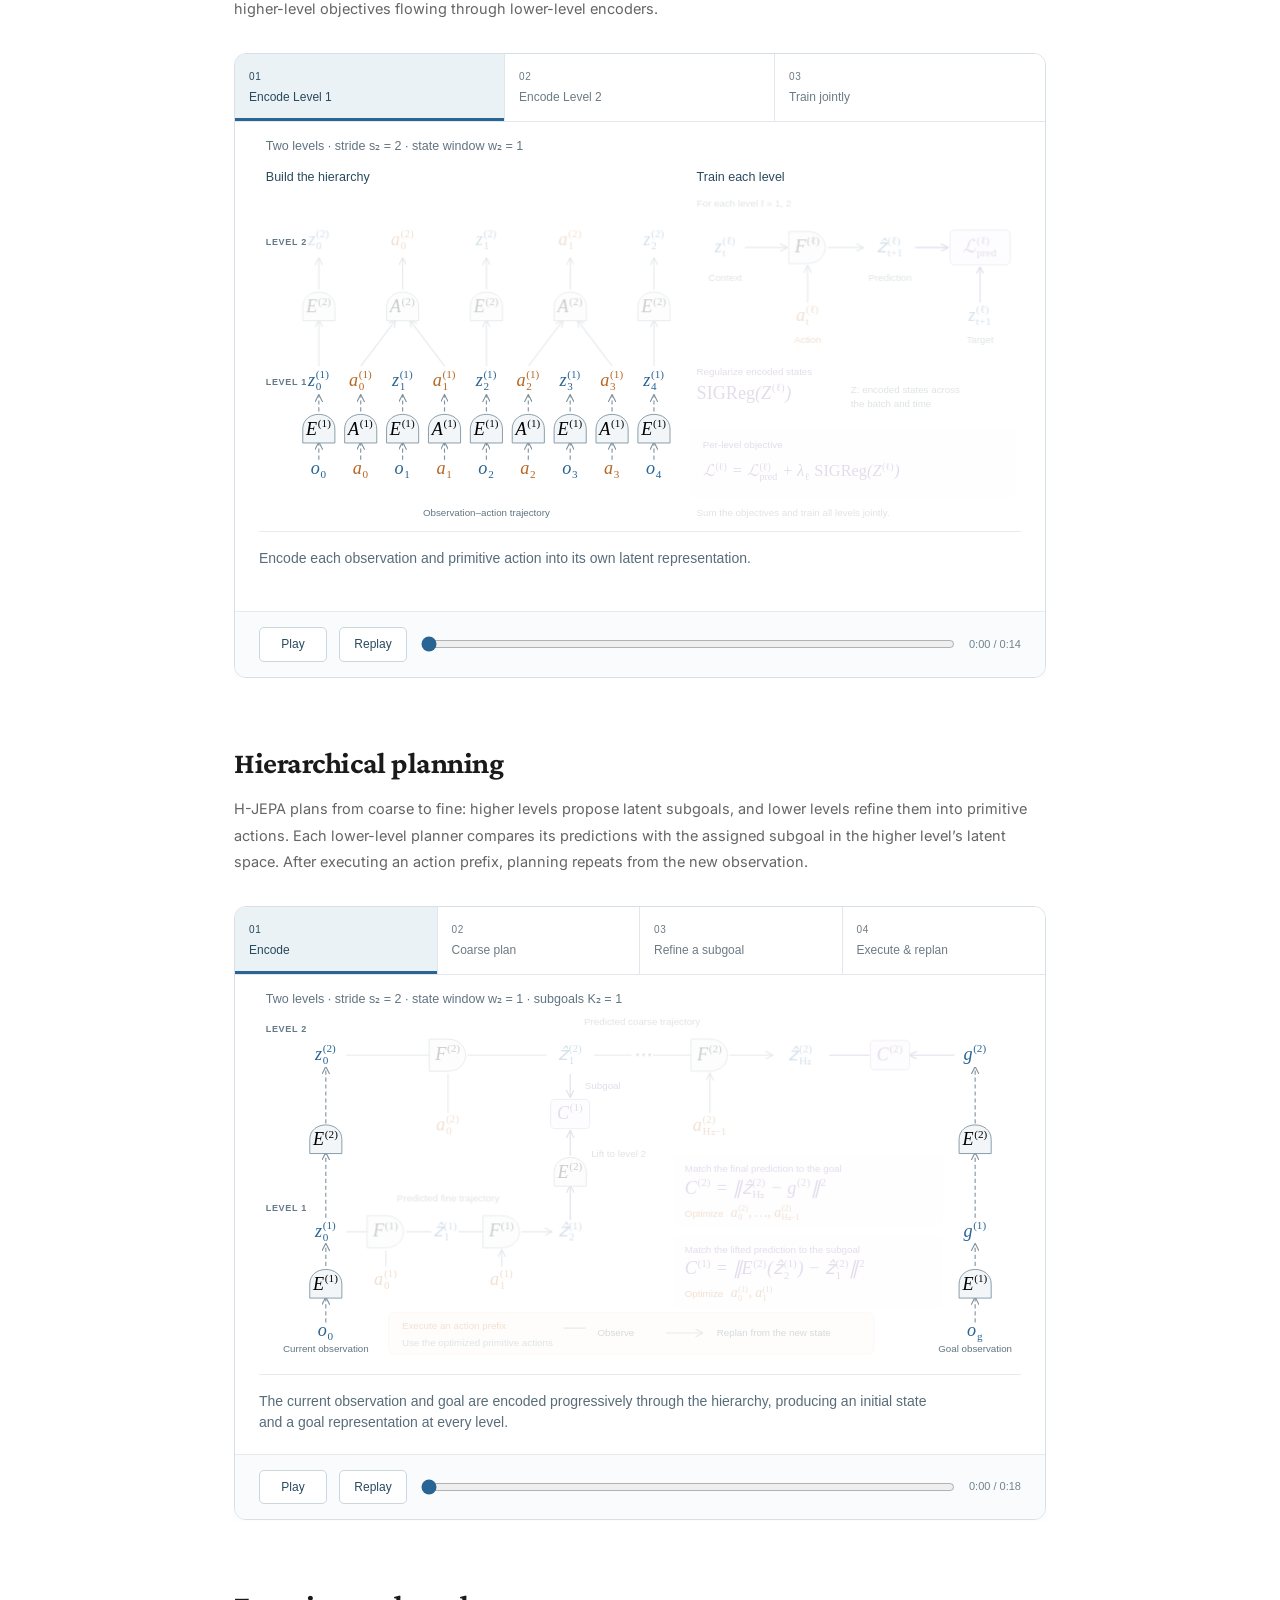
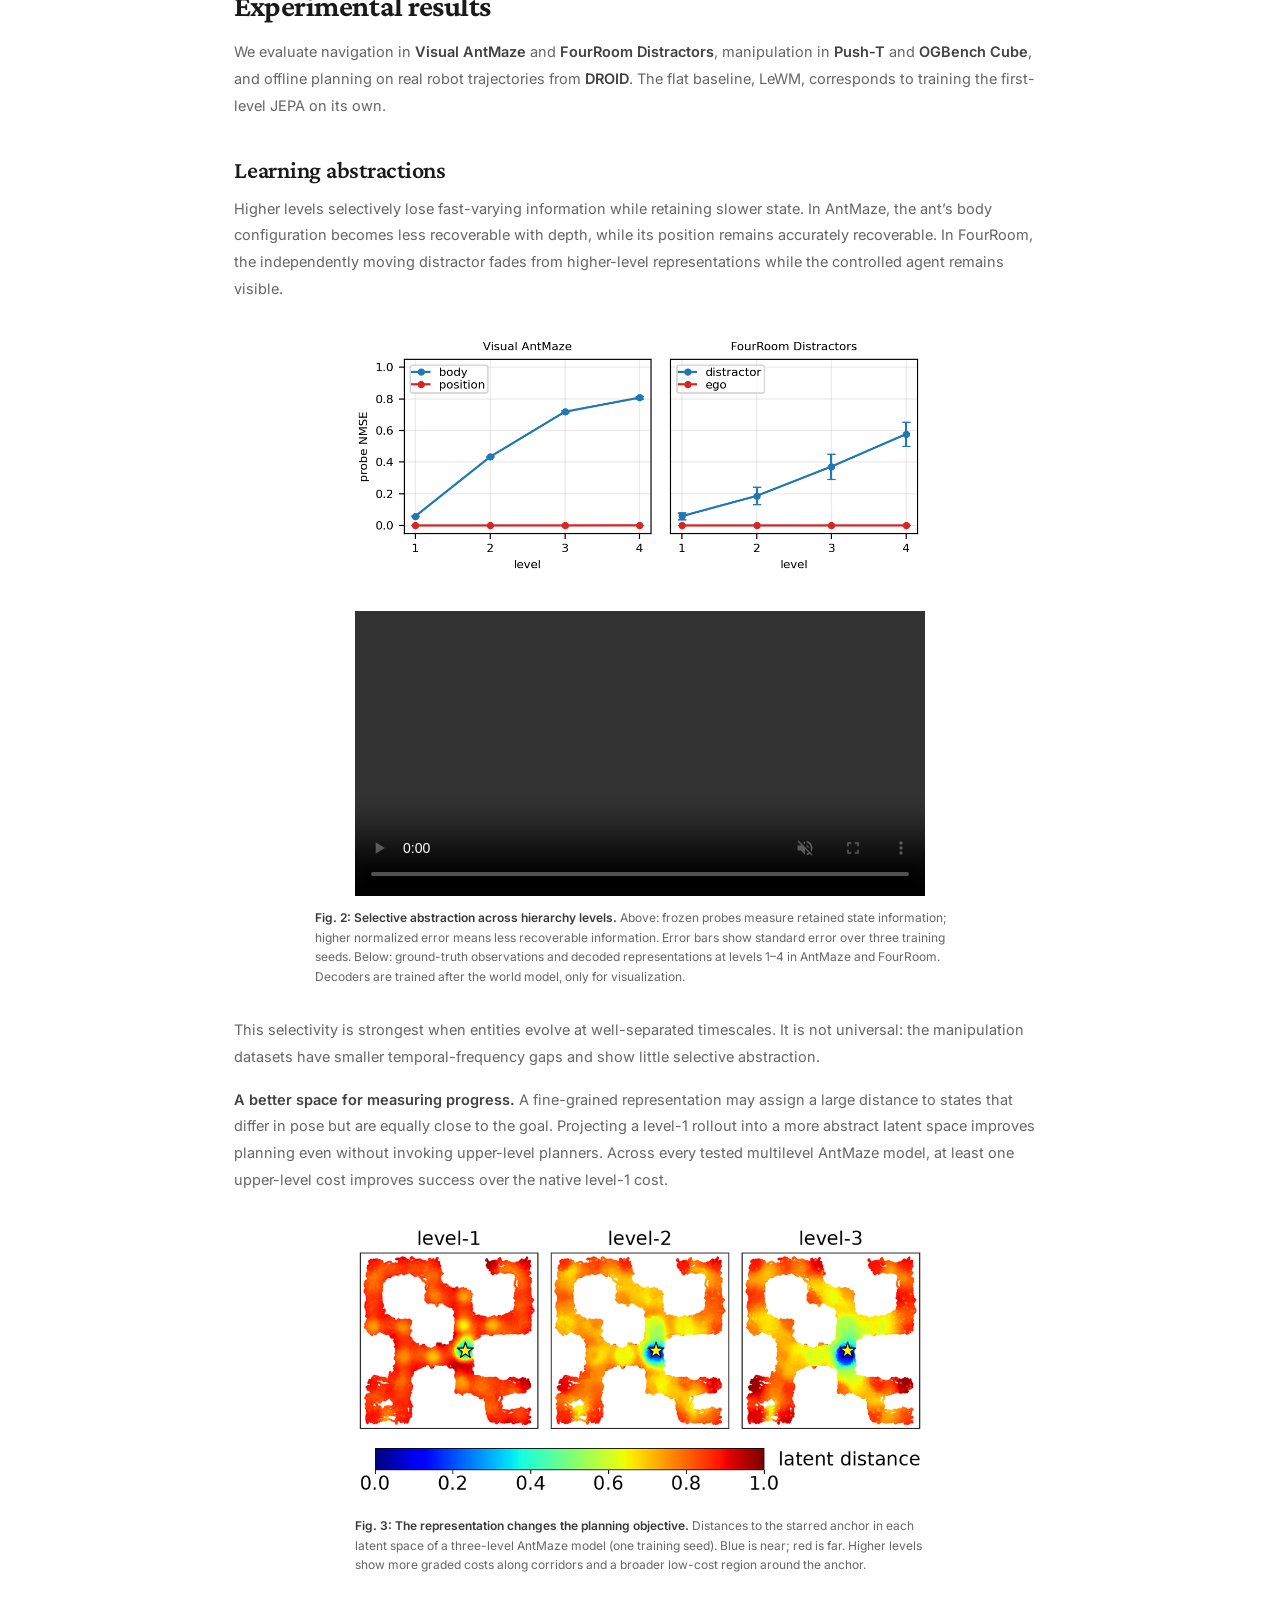
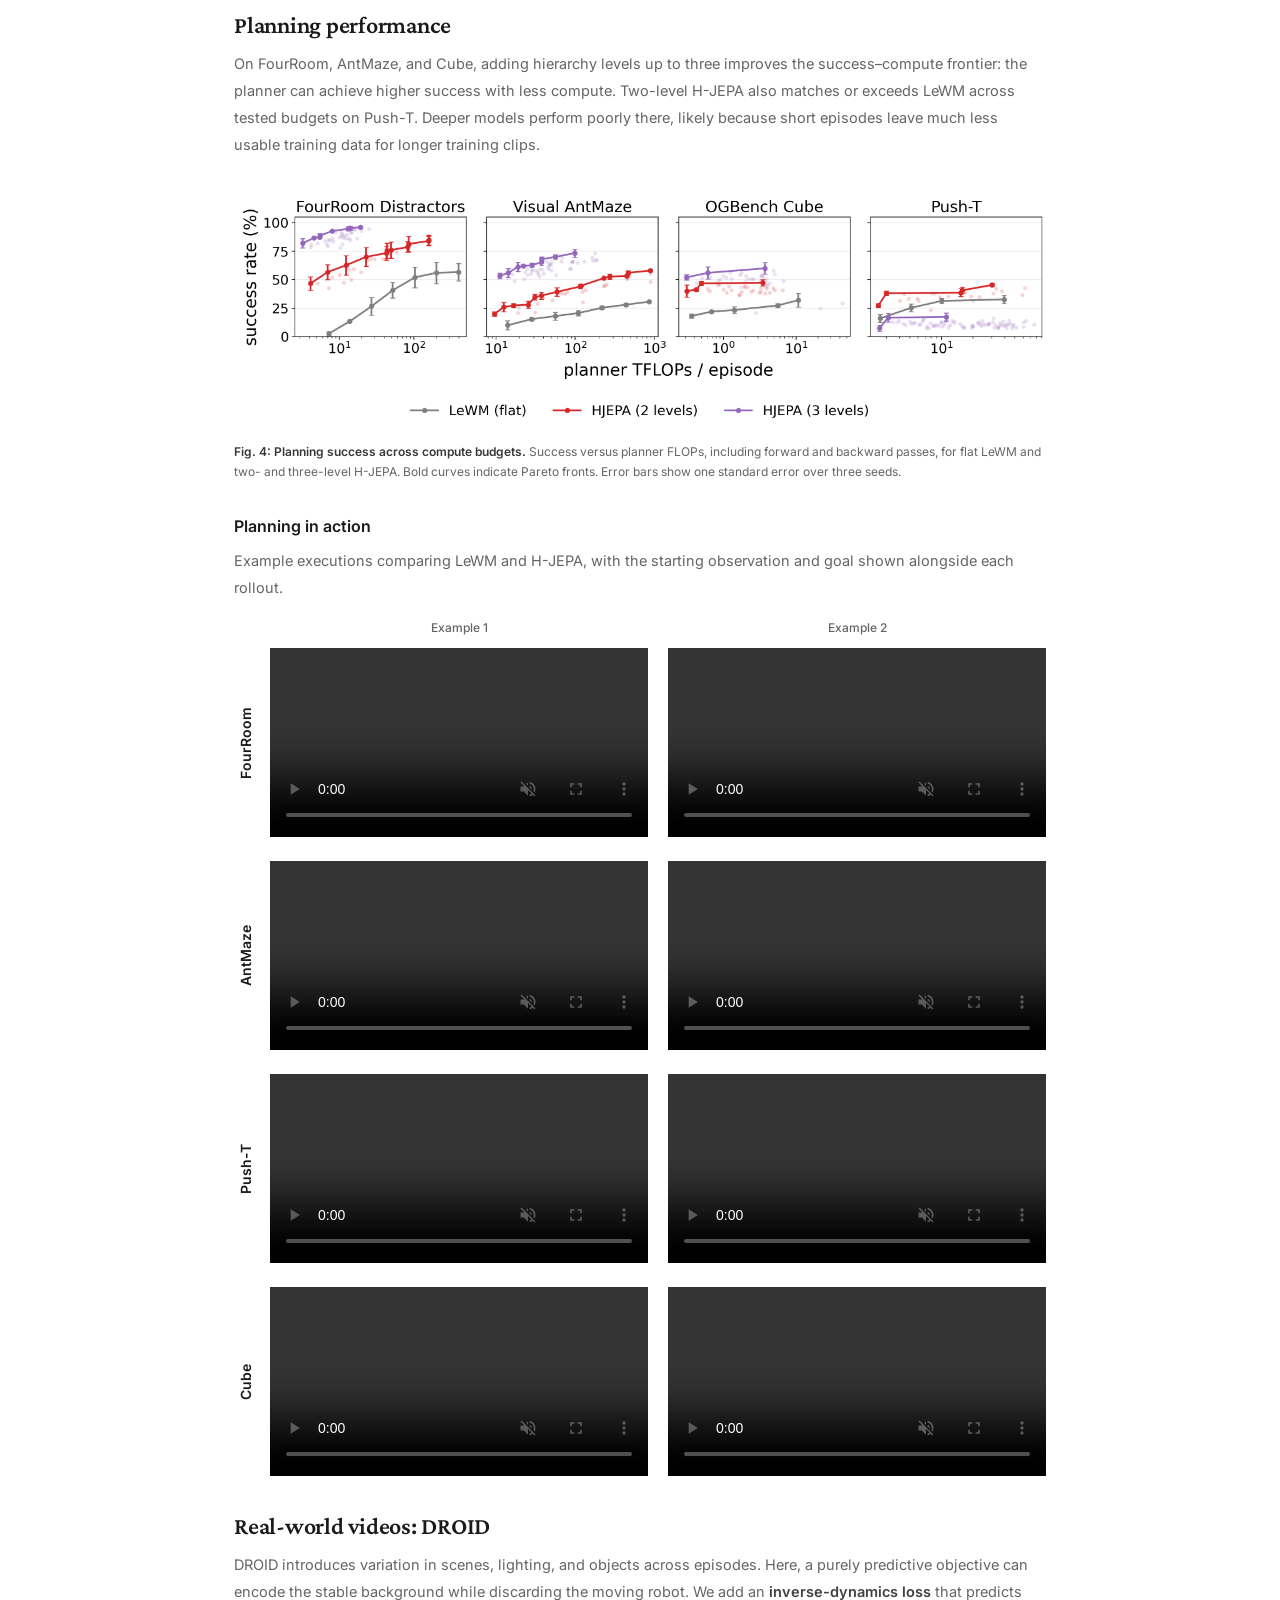
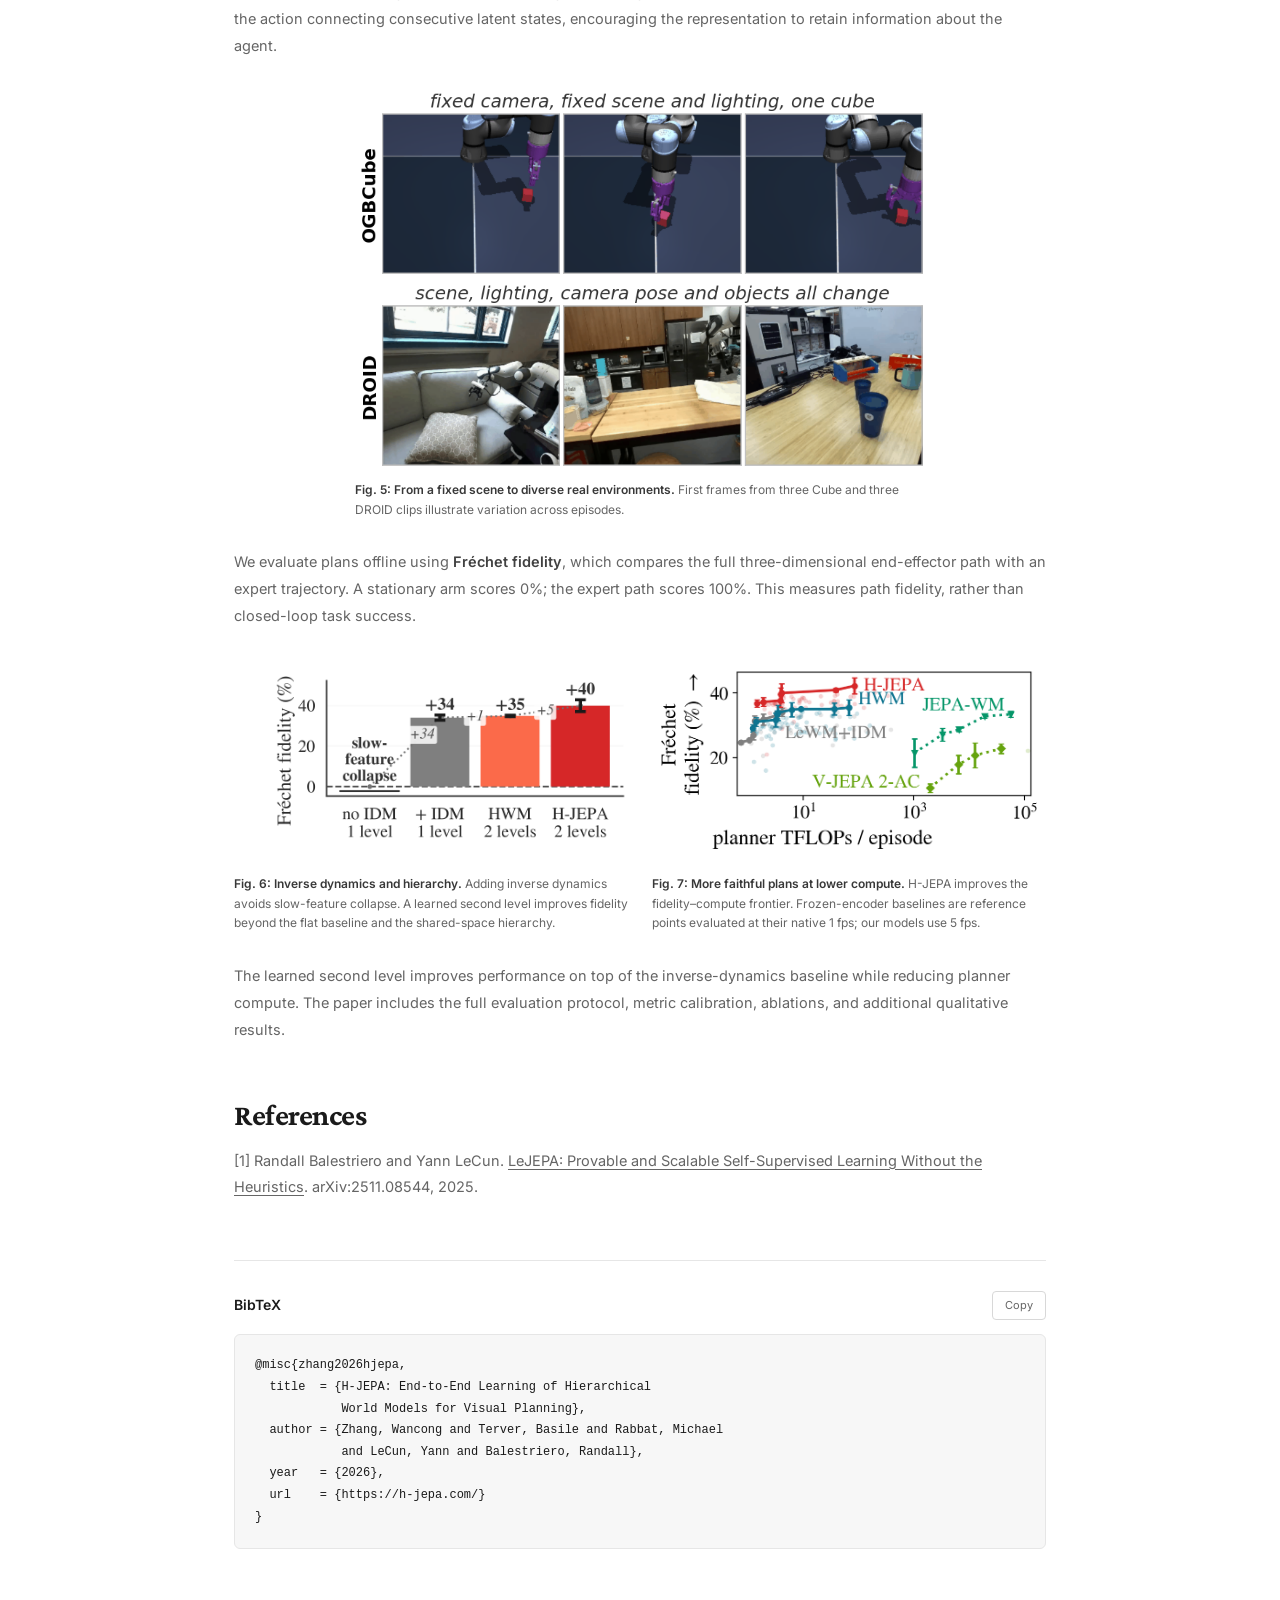
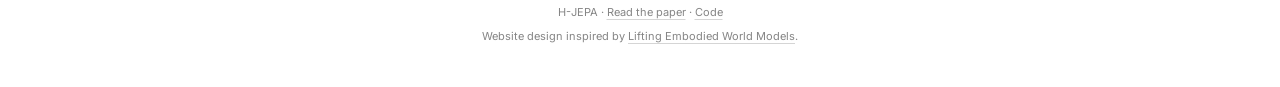
==== commit 29da3bcc: "Streamline results sections and update Cube execution videos" ====
--- a/index.html
+++ b/index.html
@@ -30,9 +30,8 @@
       <li><a href="#predictive-learning">Hierarchical predictive learning</a></li>
       <li><a href="#hierarchical-planning">Hierarchical planning</a></li>
       <li><a href="#results">Experimental results</a>
-        <ul><li><a href="#abstractions">Learning abstractions</a></li><li><a href="#planning-results">Planning performance</a></li><li><a href="#why-hierarchy">Why hierarchy helps</a></li><li><a href="#droid">Real-world videos: DROID</a></li></ul>
+        <ul><li><a href="#abstractions">Learning abstractions</a></li><li><a href="#planning-results">Planning performance</a></li><li><a href="#droid">Real-world videos: DROID</a></li></ul>
       </li>
-      <li><a href="#takeaway">Takeaway</a></li>
       <li><a href="#references">References</a></li>
       <li><a href="#bibtex">BibTeX</a></li>
     </ol>
@@ -57,7 +56,7 @@
     </header>
     <details class="mobile-toc">
       <summary>On this page</summary>
-      <nav aria-label="Compact page contents"><a href="#summary">Summary</a><a href="#predictive-learning">Hierarchical predictive learning</a><a href="#hierarchical-planning">Hierarchical planning</a><a href="#results">Experimental results</a><a href="#takeaway">Takeaway</a><a href="#references">References</a><a href="#bibtex">BibTeX</a></nav>
+      <nav aria-label="Compact page contents"><a href="#summary">Summary</a><a href="#predictive-learning">Hierarchical predictive learning</a><a href="#hierarchical-planning">Hierarchical planning</a><a href="#results">Experimental results</a><a href="#references">References</a><a href="#bibtex">BibTeX</a></nav>
     </details>
     <main>
       <section id="summary" class="section">
@@ -102,11 +101,16 @@
           <figcaption id="abstractions-caption"><strong>Fig. 2: Selective abstraction across hierarchy levels.</strong> Above: frozen probes measure retained state information; higher normalized error means less recoverable information. Error bars show standard error over three training seeds. Below: ground-truth observations and decoded representations at levels 1–4 in AntMaze and FourRoom. Decoders are trained after the world model, only for visualization.</figcaption>
         </figure>
         <p>This selectivity is strongest when entities evolve at well-separated timescales. It is not universal: the manipulation datasets have smaller temporal-frequency gaps and show little selective abstraction.</p>
+        <p><strong>A better space for measuring progress.</strong> A fine-grained representation may assign a large distance to states that differ in pose but are equally close to the goal. Projecting a level-1 rollout into a more abstract latent space improves planning even without invoking upper-level planners. Across every tested multilevel AntMaze model, at least one upper-level cost improves success over the native level-1 cost.</p>
+        <figure class="figure-narrow">
+          <a class="figure-link" href="assets/figures/goal-costs.png" target="_blank" rel="noopener" aria-label="Open the goal-cost visualization at full size"><img src="assets/figures/goal-costs.png" width="975" height="479" alt="Goal-cost surfaces in different latent spaces illustrate how upper-level representations change the planning objective." loading="lazy"></a>
+          <figcaption><strong>Fig. 3: The representation changes the planning objective.</strong> Distances to the starred anchor in each latent space of a three-level AntMaze model (one training seed). Blue is near; red is far. Higher levels show more graded costs along corridors and a broader low-cost region around the anchor.</figcaption>
+        </figure>
         <h3 id="planning-results">Planning performance</h3>
         <p>On FourRoom, AntMaze, and Cube, adding hierarchy levels up to three improves the success–compute frontier: the planner can achieve higher success with less compute. Two-level H-JEPA also matches or exceeds LeWM across tested budgets on Push-T. Deeper models perform poorly there, likely because short episodes leave much less usable training data for longer training clips.</p>
         <figure>
-          <a class="figure-link" href="assets/figures/planning-results.png" target="_blank" rel="noopener" aria-label="Open the planning results at full size"><img src="assets/figures/planning-results.png" width="2600" height="1388" alt="Planning success versus compute and hierarchy depth across FourRoom, AntMaze, Cube, and Push-T, comparing LeWM, H-JEPA, and HWM." loading="lazy"></a>
-          <figcaption><strong>Fig. 3: Planning across compute budgets and hierarchy depths.</strong> Top: success versus planner FLOPs, including forward and backward passes; bold curves indicate Pareto fronts. Bottom: depth comparisons on a separate set of 50 tasks per environment, with LeWM and H-JEPA settings selected under a 100-TFLOP budget. Error bars show one standard error over three seeds.</figcaption>
+          <a class="figure-link" href="assets/figures/planning-results-pareto.png" target="_blank" rel="noopener" aria-label="Open the planning results at full size"><img src="assets/figures/planning-results-pareto.png" width="2600" height="774" alt="Planning success versus compute across FourRoom, AntMaze, Cube, and Push-T, comparing flat LeWM with two- and three-level H-JEPA." loading="lazy"></a>
+          <figcaption><strong>Fig. 4: Planning success across compute budgets.</strong> Success versus planner FLOPs, including forward and backward passes, for flat LeWM and two- and three-level H-JEPA. Bold curves indicate Pareto fronts. Error bars show one standard error over three seeds.</figcaption>
         </figure>
         <section id="planning-executions" class="execution-gallery" aria-labelledby="execution-heading">
           <h4 id="execution-heading">Planning in action</h4>
@@ -177,28 +181,21 @@
             <div class="execution-pair">
               <figure>
                 <video width="1072" height="304" controls muted loop playsinline preload="metadata" aria-label="Cube, example 1: LeWM and H-JEPA execution comparison">
-                  <source src="assets/videos/executions/cube/cube_ep4.mp4" type="video/mp4">
-                  <a href="assets/videos/executions/cube/cube_ep4.mp4">Download the Cube example 1 video.</a>
+                  <source src="assets/videos/executions/cube/cube_30_ep2.mp4" type="video/mp4">
+                  <a href="assets/videos/executions/cube/cube_30_ep2.mp4">Download the Cube example 1 video.</a>
                 </video>
                 <figcaption>Example 1</figcaption>
               </figure>
               <figure>
                 <video width="1072" height="304" controls muted loop playsinline preload="metadata" aria-label="Cube, example 2: LeWM and H-JEPA execution comparison">
-                  <source src="assets/videos/executions/cube/cube_ep7.mp4" type="video/mp4">
-                  <a href="assets/videos/executions/cube/cube_ep7.mp4">Download the Cube example 2 video.</a>
+                  <source src="assets/videos/executions/cube/cube_30_ep11.mp4" type="video/mp4">
+                  <a href="assets/videos/executions/cube/cube_30_ep11.mp4">Download the Cube example 2 video.</a>
                 </video>
                 <figcaption>Example 2</figcaption>
               </figure>
             </div>
           </div>
         </section>
-        <p>To isolate the value of distinct representations, we compare against HWM with matched data and training settings, replacing upper-level encoders with identity maps. HWM benefits from temporal hierarchy in a shared latent space. H-JEPA improves further on AntMaze and Cube; on AntMaze, three-level H-JEPA achieves nearly twice HWM’s success.</p>
-        <h3 id="why-hierarchy">Why hierarchy helps</h3>
-        <p><strong>A better space for measuring progress.</strong> A fine-grained representation may assign a large distance to states that differ in pose but are equally close to the goal. Projecting a level-1 rollout into a more abstract latent space improves planning even without invoking upper-level planners. Across every tested multilevel AntMaze model, at least one upper-level cost improves success over the native level-1 cost.</p>
-        <figure class="figure-narrow">
-          <a class="figure-link" href="assets/figures/goal-costs.png" target="_blank" rel="noopener" aria-label="Open the goal-cost visualization at full size"><img src="assets/figures/goal-costs.png" width="975" height="479" alt="Goal-cost surfaces in different latent spaces illustrate how upper-level representations change the planning objective." loading="lazy"></a>
-          <figcaption><strong>Fig. 4: The representation changes the planning objective.</strong> Distances to the starred anchor in each latent space of a three-level AntMaze model (one training seed). Blue is near; red is far. Higher levels show more graded costs along corridors and a broader low-cost region around the anchor.</figcaption>
-        </figure>
         <h3 id="droid">Real-world videos: DROID</h3>
         <p>DROID introduces variation in scenes, lighting, and objects across episodes. Here, a purely predictive objective can encode the stable background while discarding the moving robot. We add an <strong>inverse-dynamics loss</strong> that predicts the action connecting consecutive latent states, encouraging the representation to retain information about the agent.</p>
         <figure class="figure-narrow">
@@ -217,11 +214,6 @@
           </figure>
         </div>
         <p>The learned second level improves performance on top of the inverse-dynamics baseline while reducing planner compute. The paper includes the full evaluation protocol, metric calibration, ablations, and additional qualitative results.</p>
-      </section>
-      <section id="takeaway" class="section">
-        <h2>Takeaway</h2>
-        <p>H-JEPA learns world models at multiple timescales and levels of abstraction, end-to-end. Hierarchy helps in two complementary ways: it decomposes long-horizon planning into shorter subproblems, and it provides more abstract representations in which to measure progress toward a goal.</p>
-        <p>Higher levels can learn to ignore fast, unpredictable detail while retaining slower state useful for planning. Combined with inverse-dynamics supervision for diverse real-world scenes, this offers a route toward more efficient visual planning from both simulated experience and real robot videos.</p>
       </section>
       <section id="references" class="section">
         <h2>References</h2>
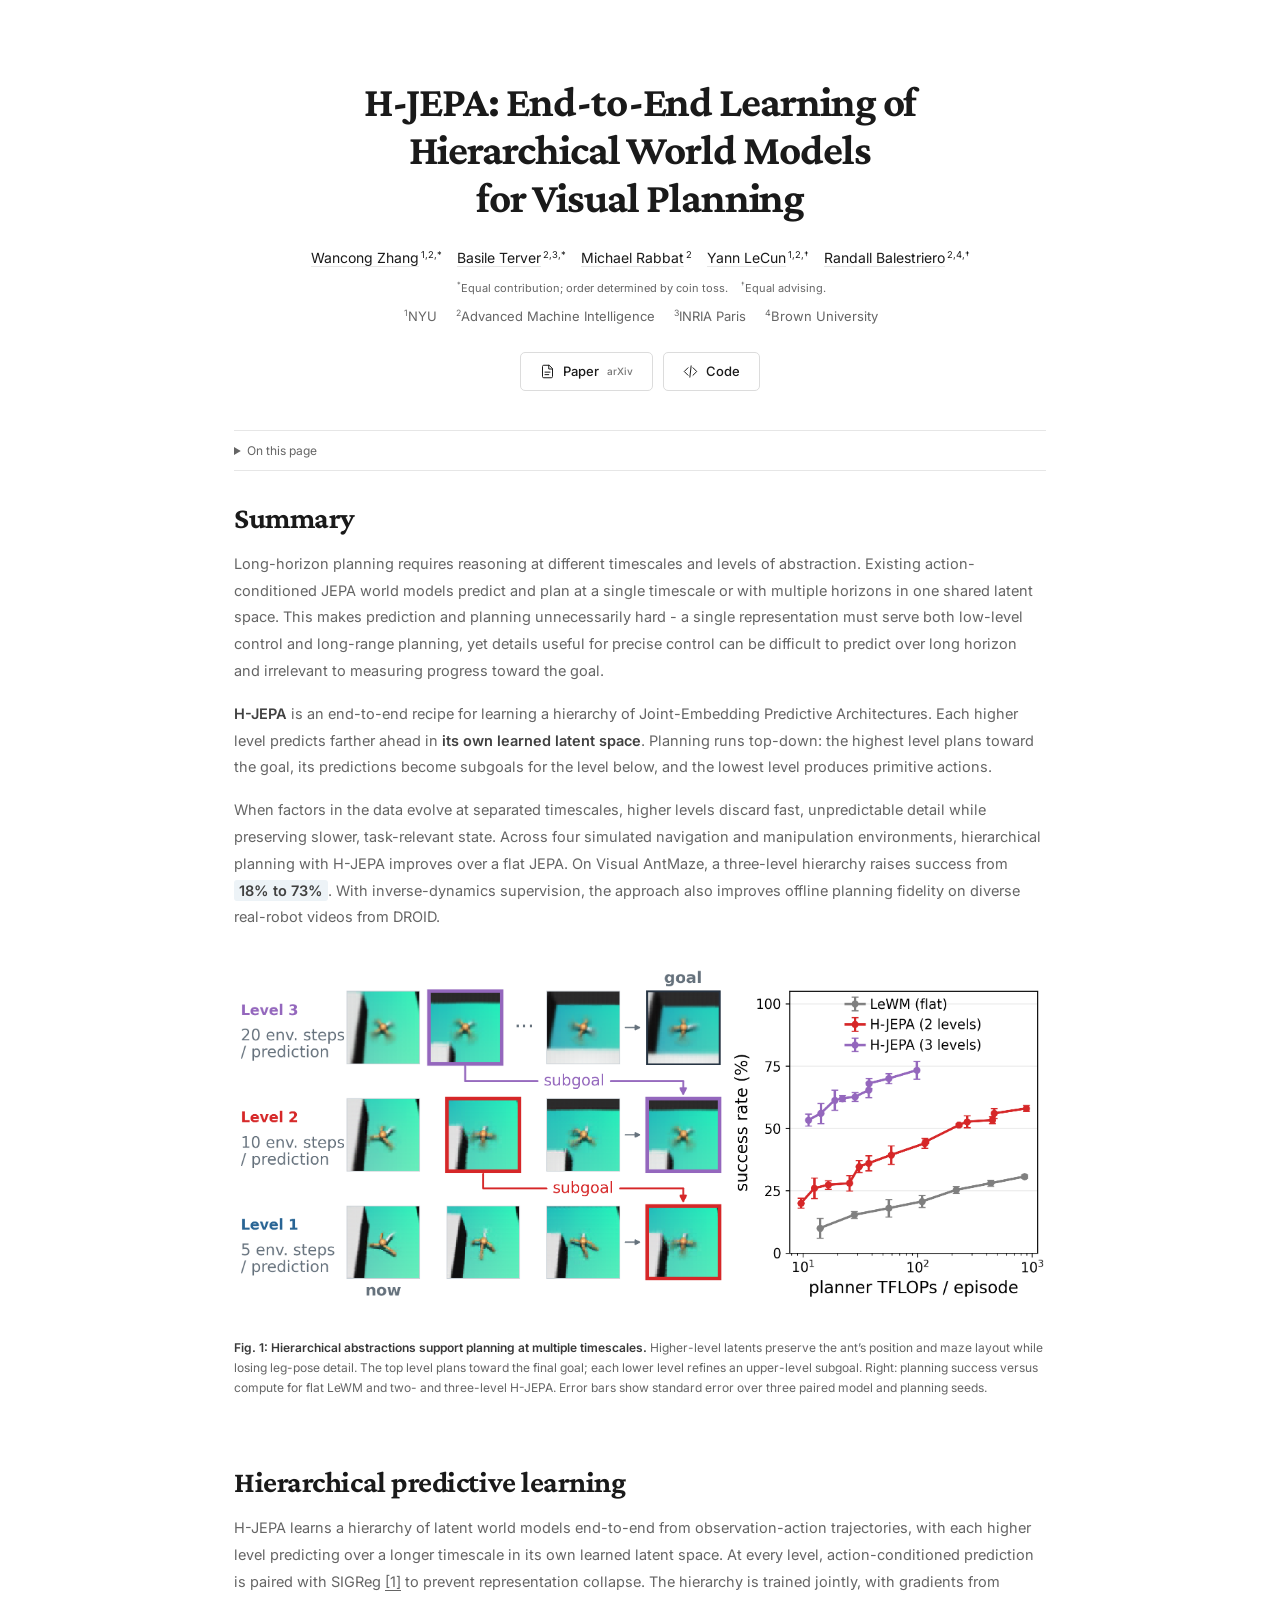
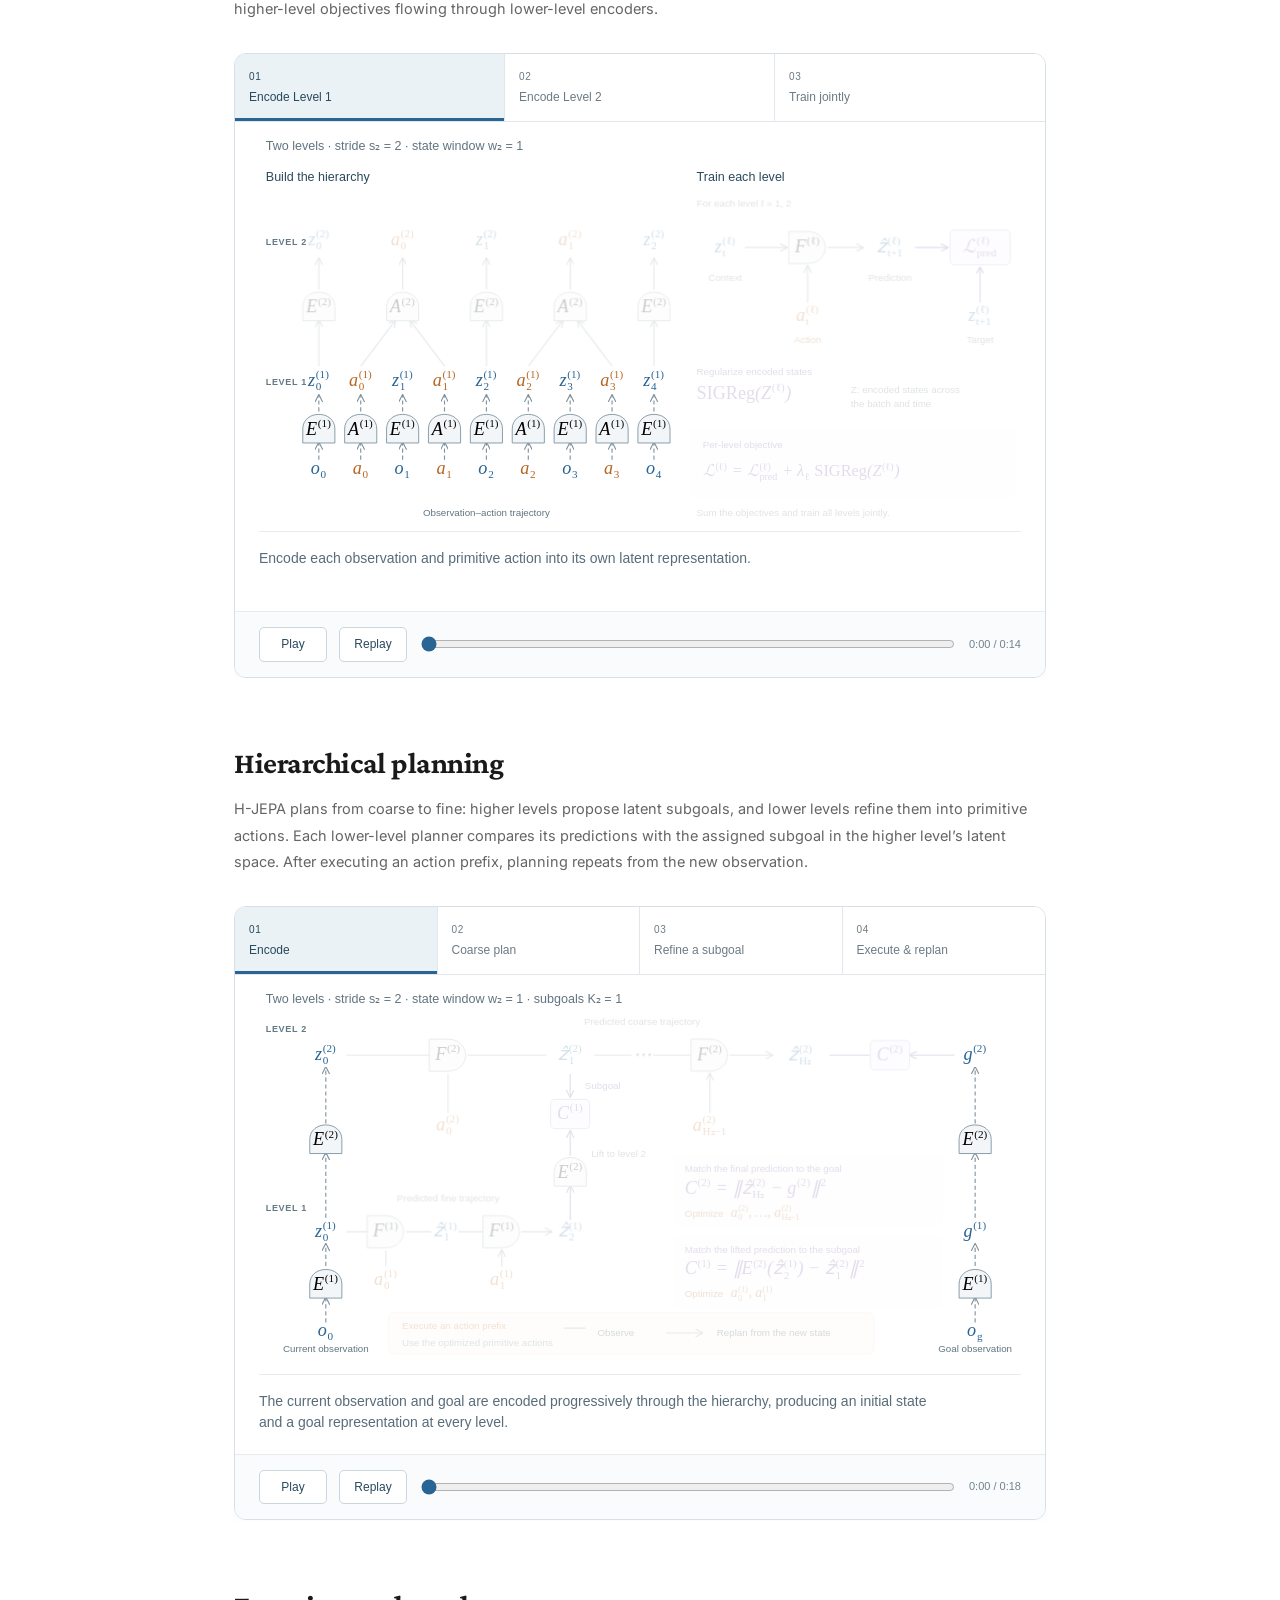
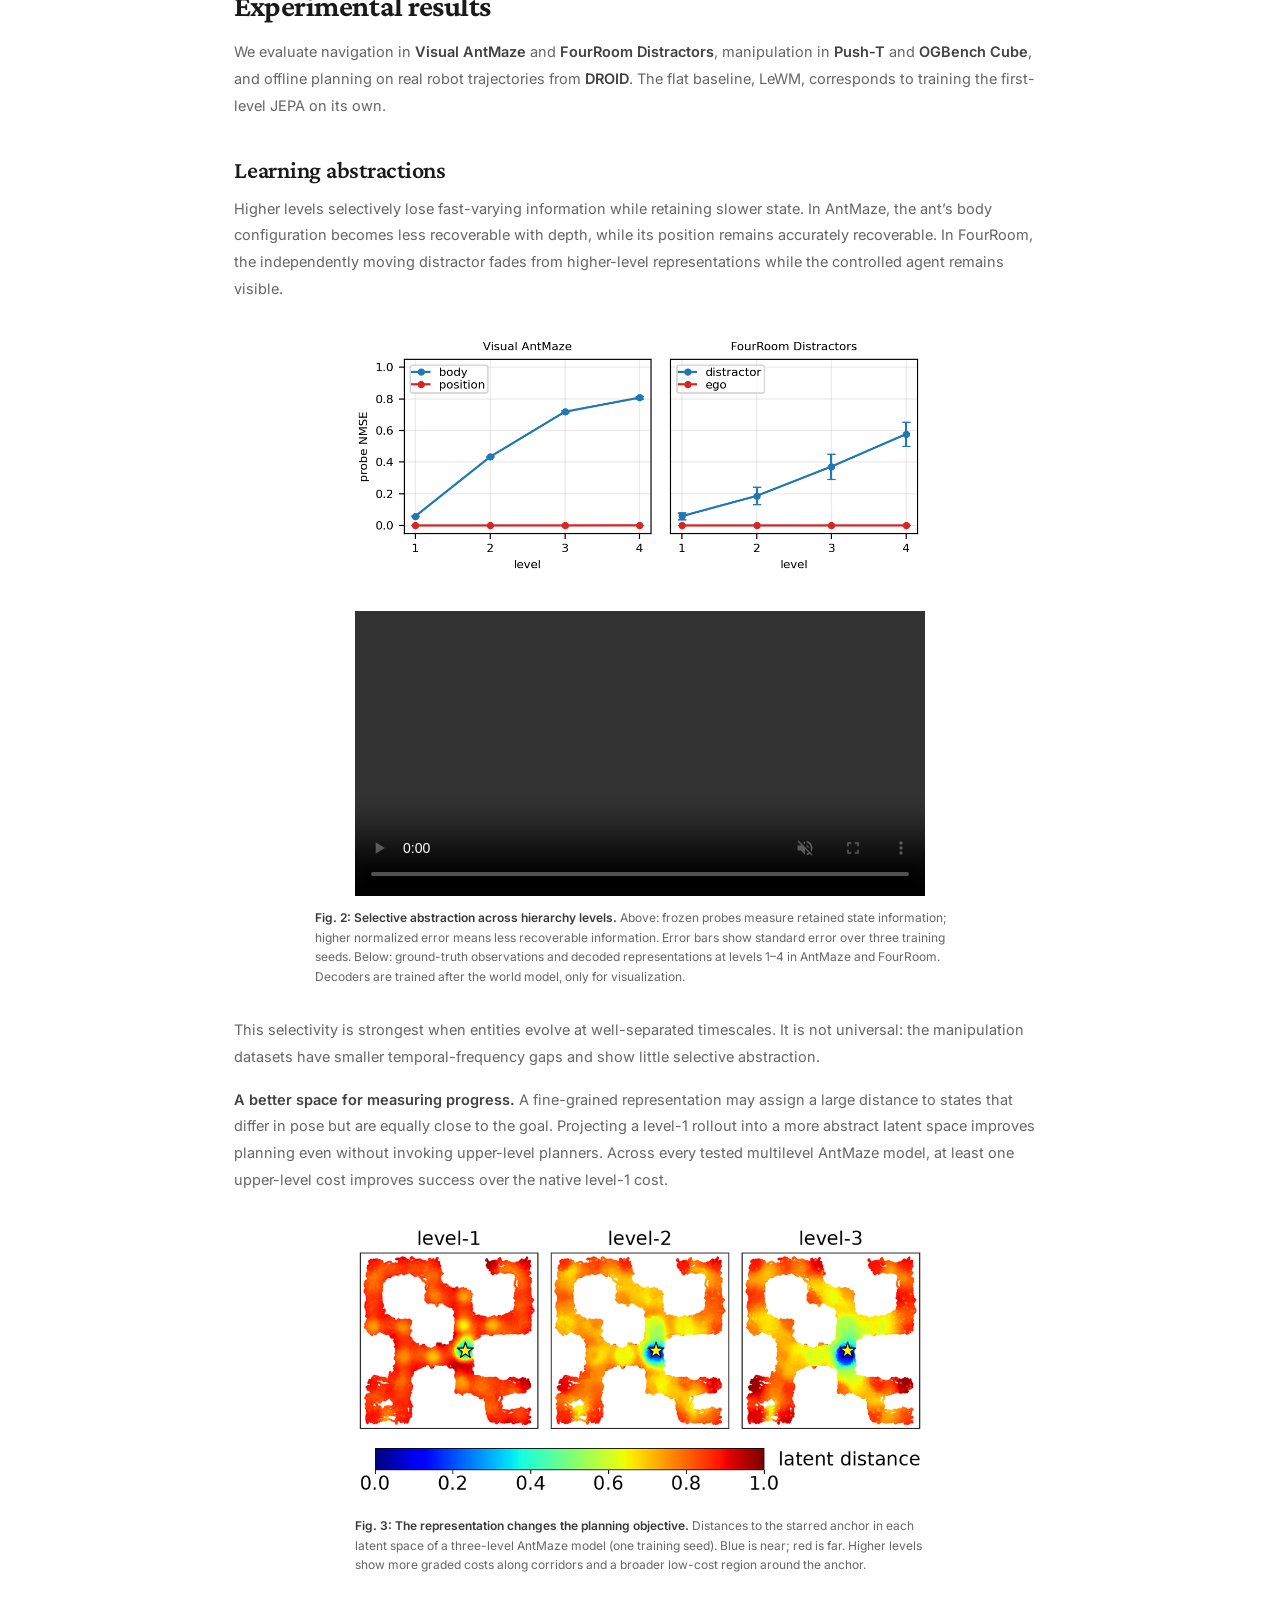
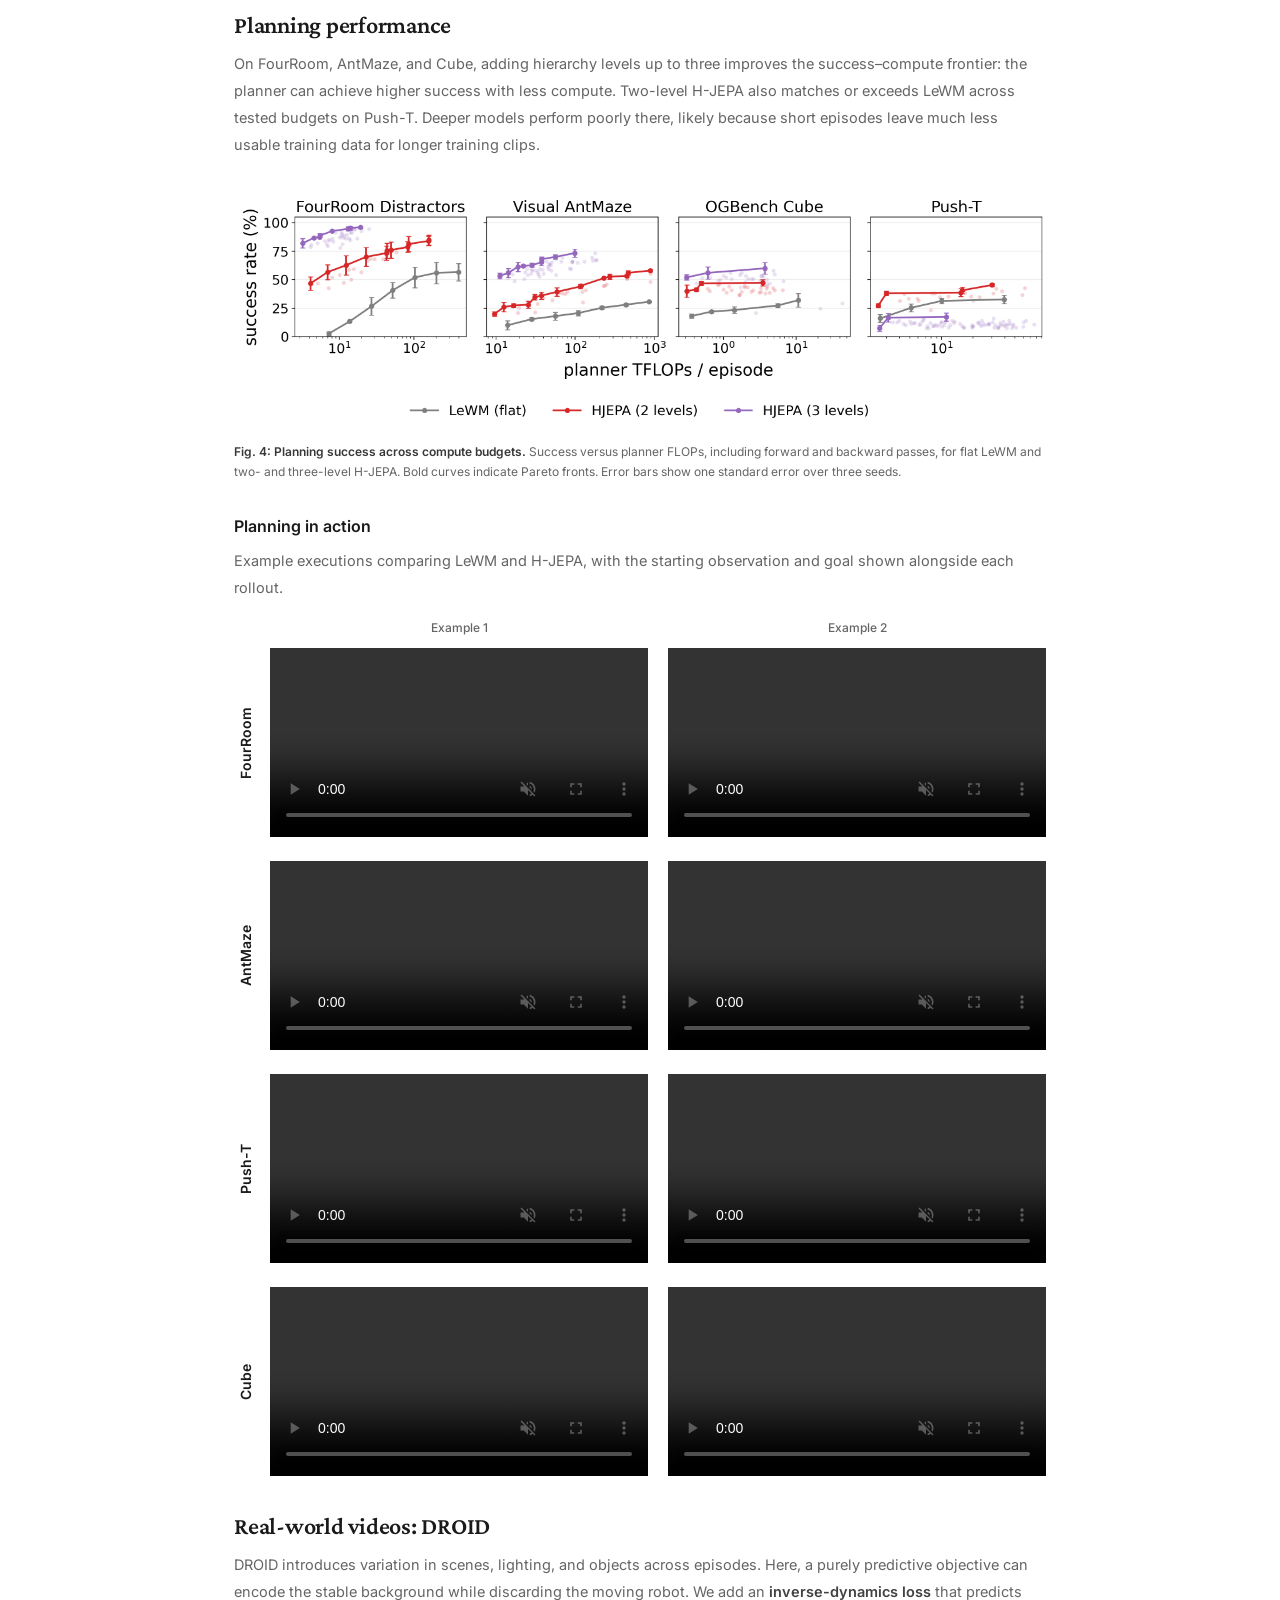
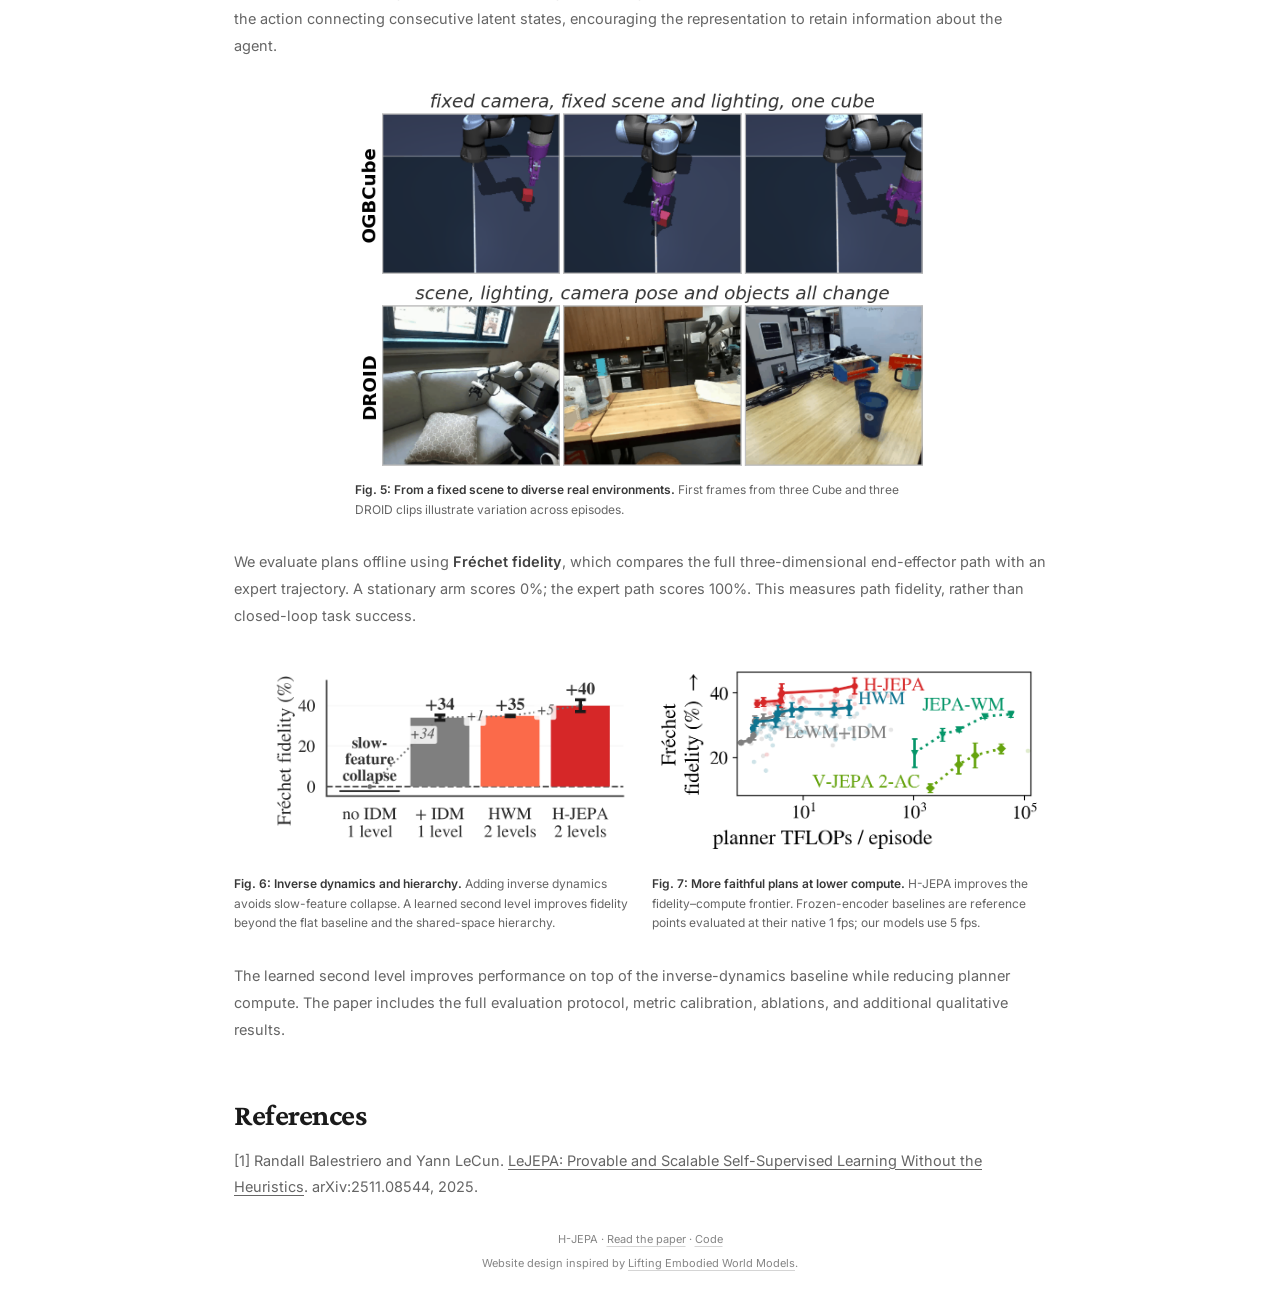
==== commit a8542951: "Link paper to arXiv and temporarily hide BibTeX" ====
--- a/index.html
+++ b/index.html
@@ -33,7 +33,6 @@
         <ul><li><a href="#abstractions">Learning abstractions</a></li><li><a href="#planning-results">Planning performance</a></li><li><a href="#droid">Real-world videos: DROID</a></li></ul>
       </li>
       <li><a href="#references">References</a></li>
-      <li><a href="#bibtex">BibTeX</a></li>
     </ol>
   </nav>
   <div class="wrap">
@@ -49,14 +48,13 @@
       <p class="contribution"><sup>*</sup>Equal contribution; order determined by coin toss. <span><sup>†</sup>Equal advising.</span></p>
       <div class="affiliations"><span><sup>1</sup>NYU</span><span><sup>2</sup>Advanced Machine Intelligence</span><span><sup>3</sup>INRIA Paris</span><span><sup>4</sup>Brown University</span></div>
       <div class="resource-links">
-        <a class="button" href="assets/paper/h-jepa.pdf"><svg viewBox="0 0 24 24" aria-hidden="true"><path d="M14 2H6a2 2 0 0 0-2 2v16a2 2 0 0 0 2 2h12a2 2 0 0 0 2-2V8Z"/><path d="M14 2v6h6M8 13h8M8 17h6"/></svg>Paper <span class="button-detail">PDF</span></a>
+        <a class="button" href="https://arxiv.org/pdf/2610.06805"><svg viewBox="0 0 24 24" aria-hidden="true"><path d="M14 2H6a2 2 0 0 0-2 2v16a2 2 0 0 0 2 2h12a2 2 0 0 0 2-2V8Z"/><path d="M14 2v6h6M8 13h8M8 17h6"/></svg>Paper <span class="button-detail">arXiv</span></a>
         <a class="button" href="https://github.com/kevinghst/H-JEPA"><svg viewBox="0 0 24 24" aria-hidden="true"><path d="m8 6-6 6 6 6m8-12 6 6-6 6m-3-15-2 18"/></svg>Code</a>
-        <a class="button" href="#bibtex"><svg viewBox="0 0 24 24" aria-hidden="true"><path d="M9 5H3v7h6V5ZM21 5h-6v7h6V5ZM9 12c0 4-2 6-5 7m17-7c0 4-2 6-5 7"/></svg>BibTeX</a>
       </div>
     </header>
     <details class="mobile-toc">
       <summary>On this page</summary>
-      <nav aria-label="Compact page contents"><a href="#summary">Summary</a><a href="#predictive-learning">Hierarchical predictive learning</a><a href="#hierarchical-planning">Hierarchical planning</a><a href="#results">Experimental results</a><a href="#references">References</a><a href="#bibtex">BibTeX</a></nav>
+      <nav aria-label="Compact page contents"><a href="#summary">Summary</a><a href="#predictive-learning">Hierarchical predictive learning</a><a href="#hierarchical-planning">Hierarchical planning</a><a href="#results">Experimental results</a><a href="#references">References</a></nav>
     </details>
     <main>
       <section id="summary" class="section">
@@ -219,7 +217,7 @@
         <h2>References</h2>
         <p id="ref-lejepa">[1] Randall Balestriero and Yann LeCun. <a href="https://arxiv.org/abs/2511.08544">LeJEPA: Provable and Scalable Self-Supervised Learning Without the Heuristics</a>. arXiv:2511.08544, 2025.</p>
       </section>
-      <section id="bibtex" class="bib-section">
+      <section id="bibtex" class="bib-section" hidden>
         <div class="bib-heading"><h2>BibTeX</h2><button class="copy-button" type="button" hidden>Copy</button></div>
         <pre><code id="citation">@misc{zhang2026hjepa,
   title  = {H-JEPA: End-to-End Learning of Hierarchical
@@ -232,7 +230,7 @@
         <span class="copy-status" role="status" aria-live="polite"></span>
       </section>
     </main>
-    <footer><p>H-JEPA · <a href="assets/paper/h-jepa.pdf">Read the paper</a> · <a href="https://github.com/kevinghst/H-JEPA">Code</a></p><p>Website design inspired by <a href="https://www.alexn.wang/lwm/">Lifting Embodied World Models</a>.</p></footer>
+    <footer><p>H-JEPA · <a href="https://arxiv.org/pdf/2610.06805">Read the paper</a> · <a href="https://github.com/kevinghst/H-JEPA">Code</a></p><p>Website design inspired by <a href="https://www.alexn.wang/lwm/">Lifting Embodied World Models</a>.</p></footer>
   </div>
 </body>
 </html>
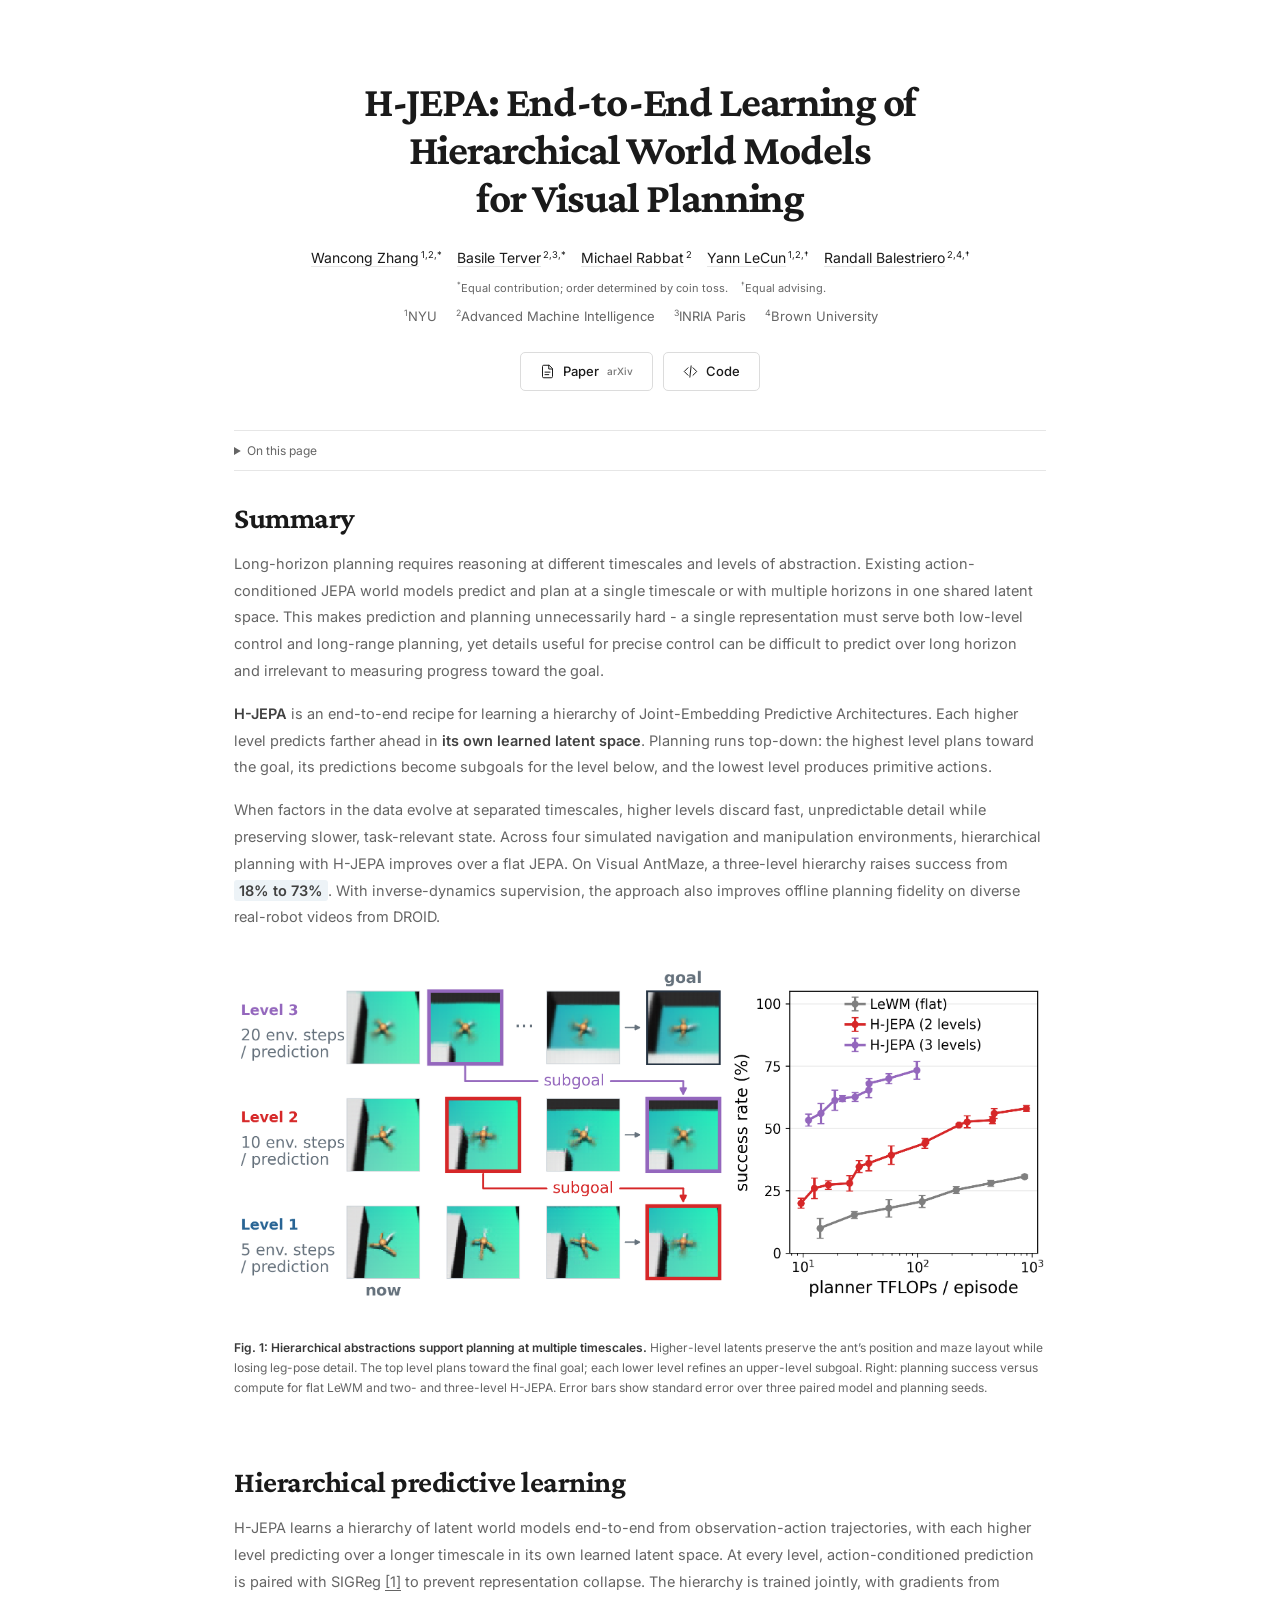
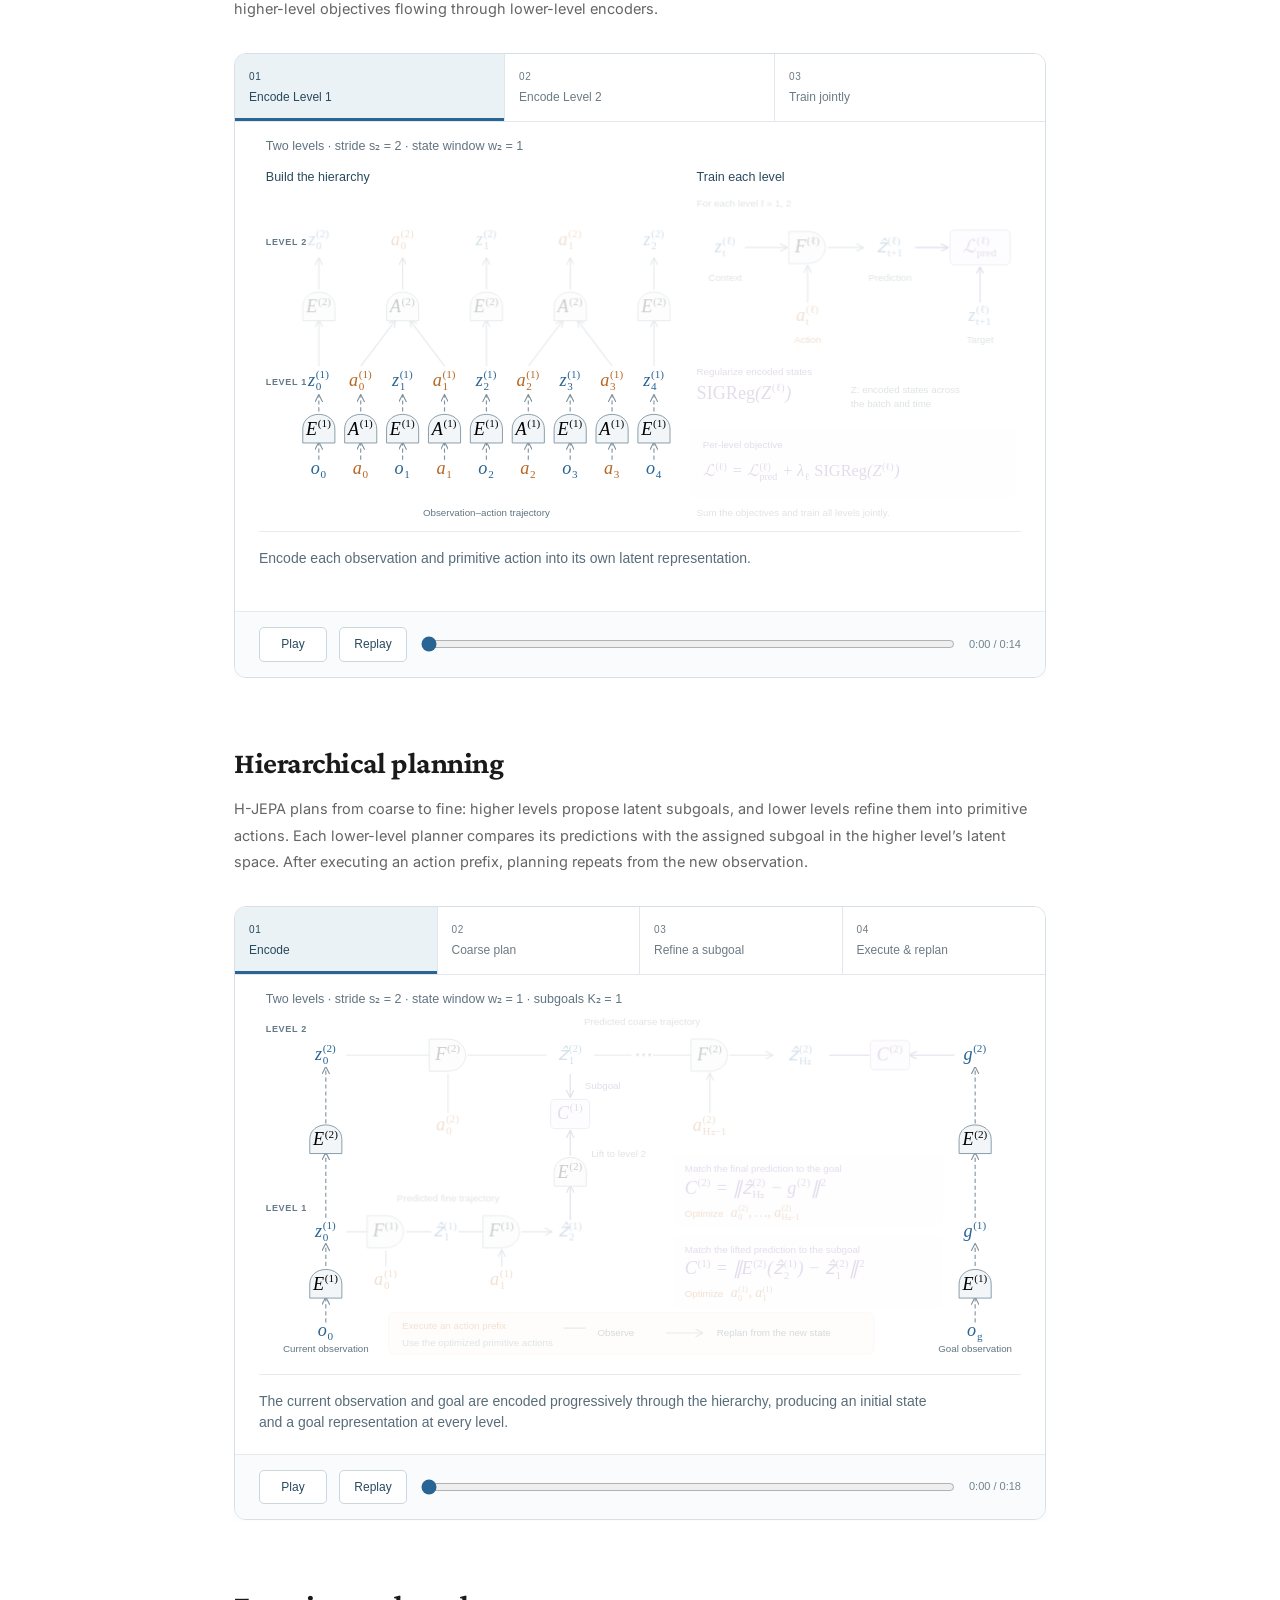
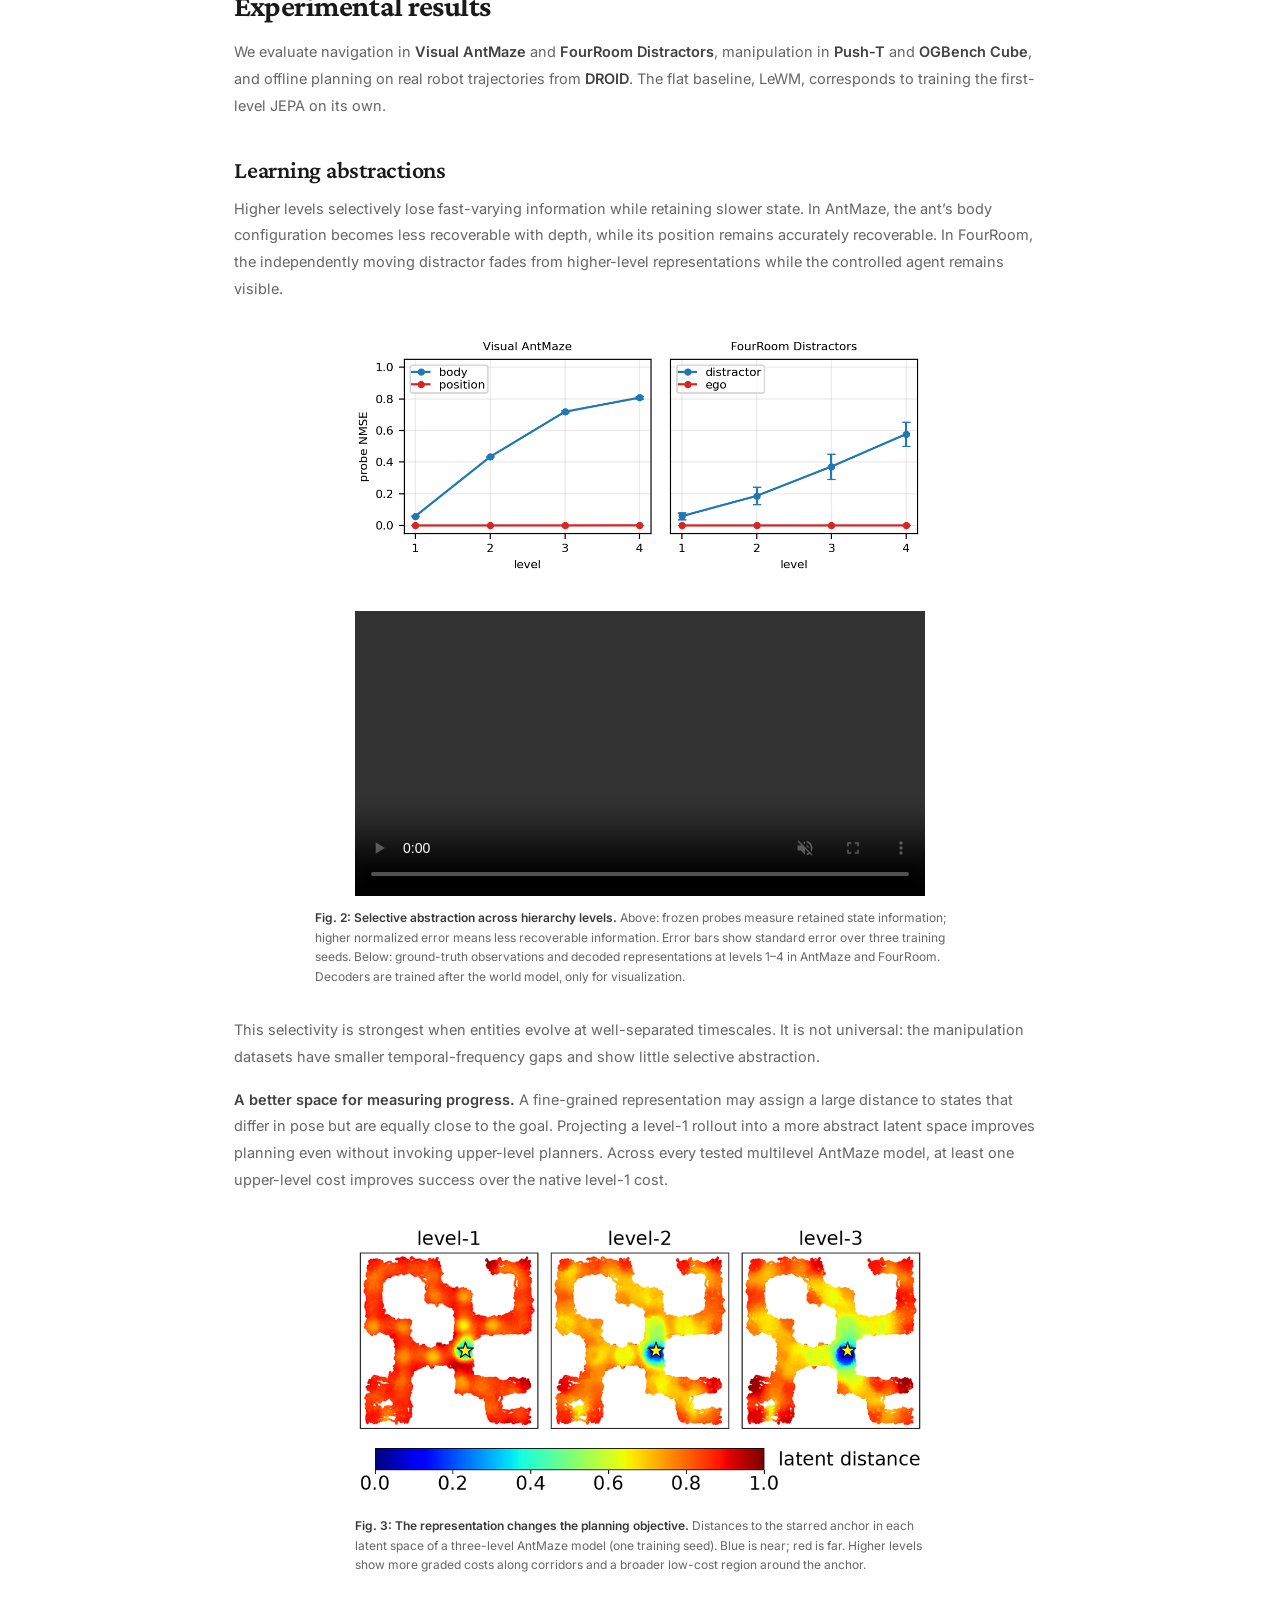
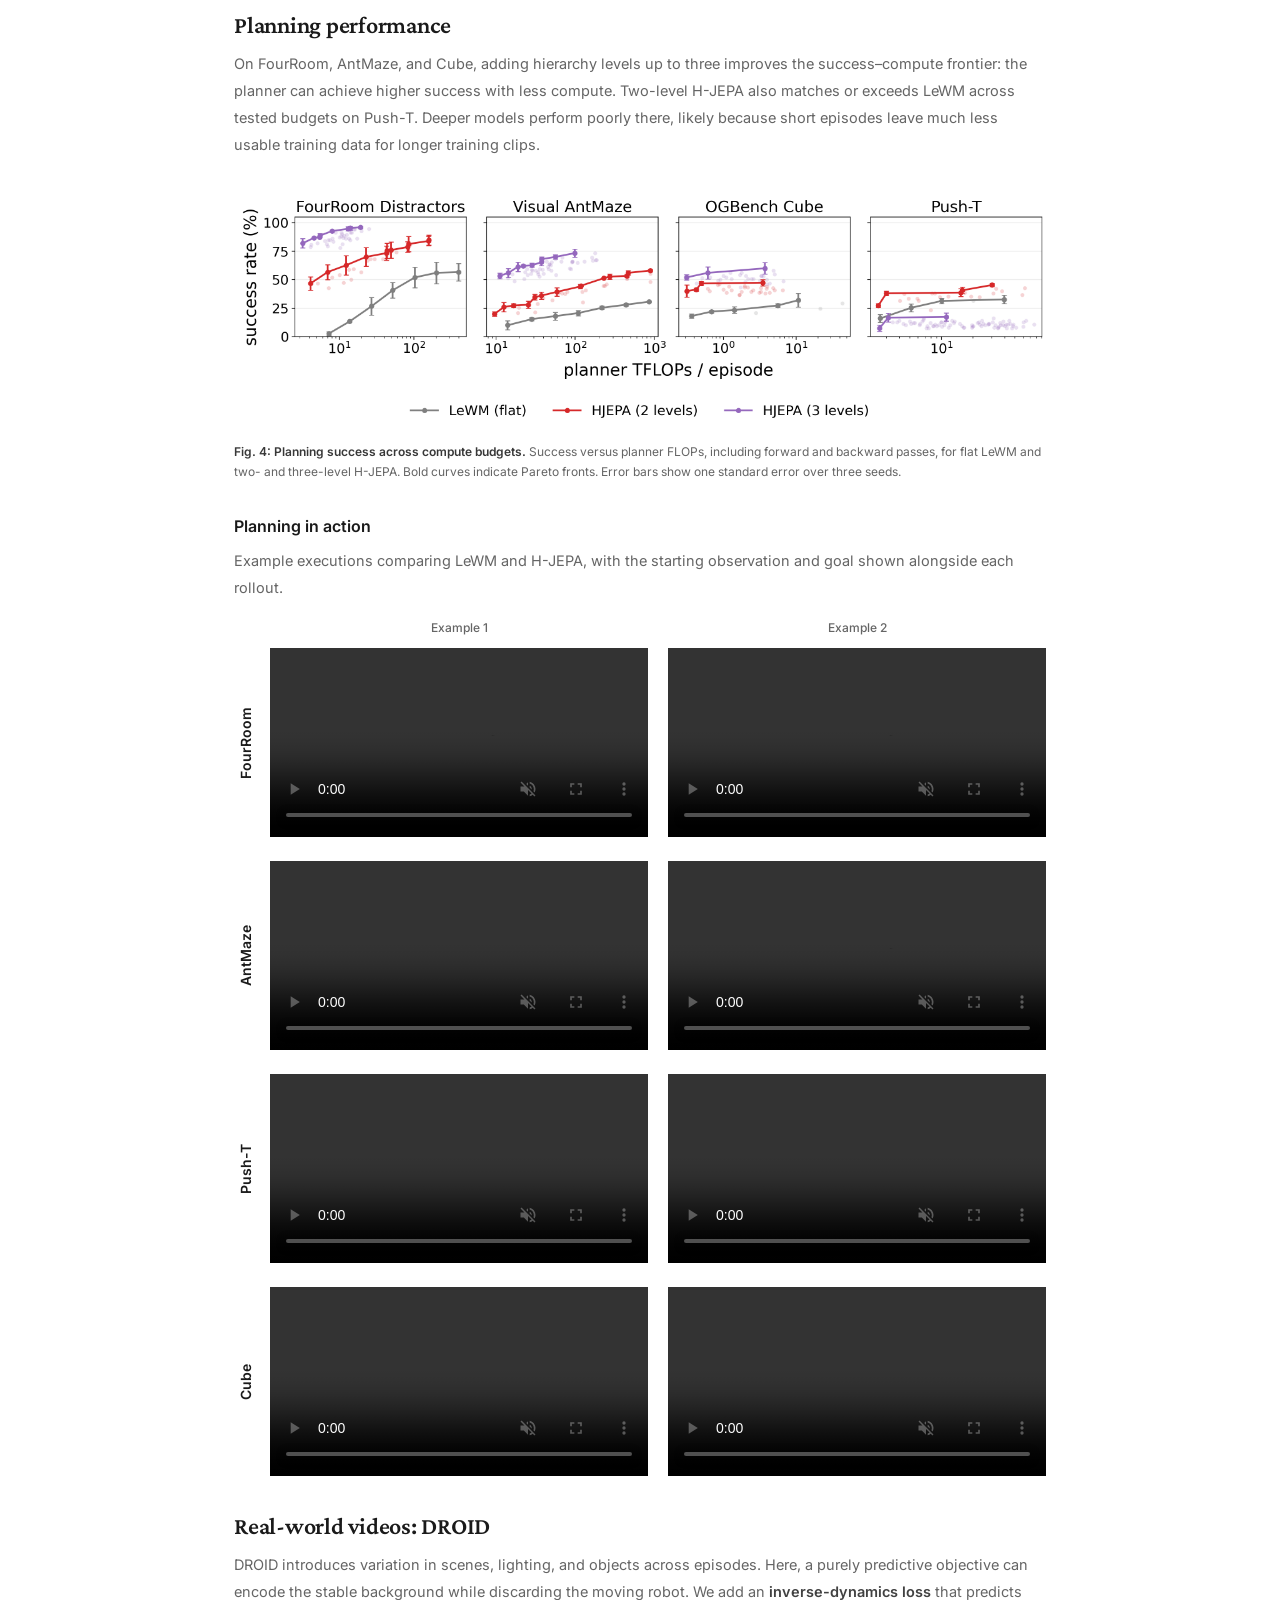
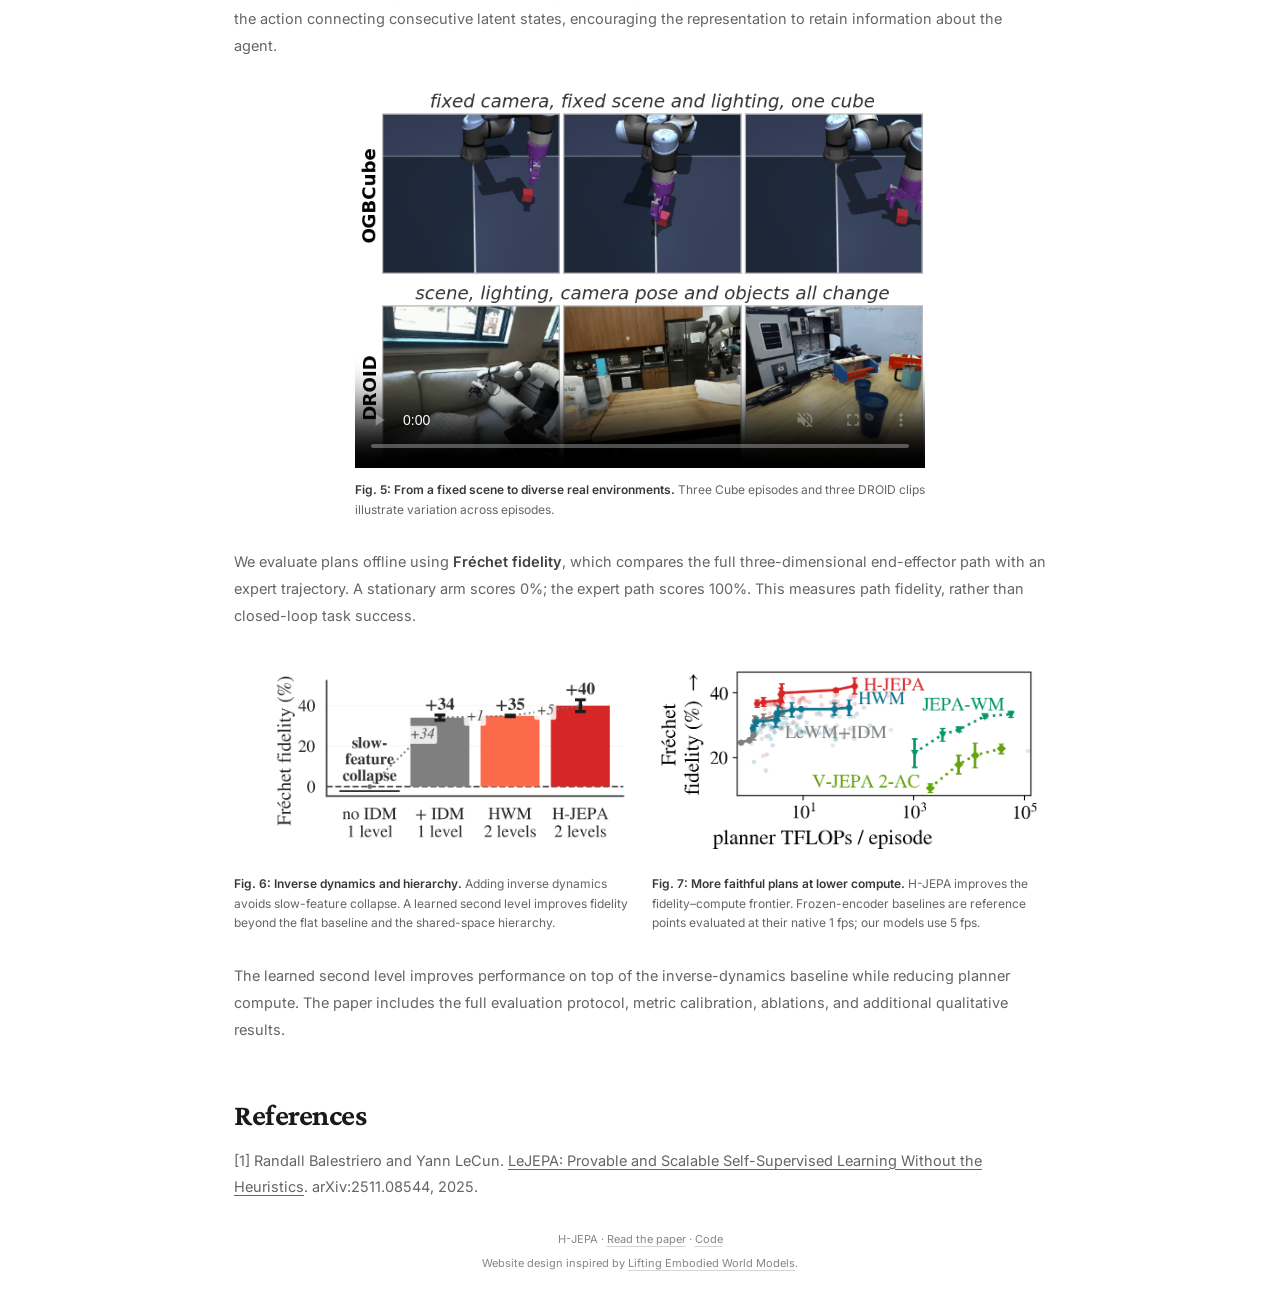
==== commit 623c6f98: "Replace Fig. 5 scene comparison image with a video Co-Authored-By: Claude Opus 5.5 <noreply@anthropi" ====
--- a/index.html
+++ b/index.html
@@ -197,8 +197,11 @@
         <h3 id="droid">Real-world videos: DROID</h3>
         <p>DROID introduces variation in scenes, lighting, and objects across episodes. Here, a purely predictive objective can encode the stable background while discarding the moving robot. We add an <strong>inverse-dynamics loss</strong> that predicts the action connecting consecutive latent states, encouraging the representation to retain information about the agent.</p>
         <figure class="figure-narrow">
-          <a class="figure-link" href="assets/figures/scene-diversity.png" target="_blank" rel="noopener" aria-label="Open the scene comparison at full size"><img src="assets/figures/scene-diversity.png" width="784" height="520" alt="Example initial frames show a largely fixed scene in Cube and varied objects, viewpoints, and backgrounds in DROID." loading="lazy"></a>
-          <figcaption><strong>Fig. 5: From a fixed scene to diverse real environments.</strong> First frames from three Cube and three DROID clips illustrate variation across episodes.</figcaption>
+          <video width="832" height="560" controls autoplay muted loop playsinline preload="metadata" poster="assets/figures/scene-diversity.png" aria-label="Three Cube episodes in a largely fixed scene and three DROID clips with varied objects, viewpoints, and backgrounds" aria-describedby="scene-diversity-caption">
+            <source src="assets/videos/scene-diversity.mp4?v=9a7c872ae9" type="video/mp4">
+            <a href="assets/videos/scene-diversity.mp4">Download the scene comparison video.</a>
+          </video>
+          <figcaption id="scene-diversity-caption"><strong>Fig. 5: From a fixed scene to diverse real environments.</strong> Three Cube episodes and three DROID clips illustrate variation across episodes.</figcaption>
         </figure>
         <p>We evaluate plans offline using <strong>Fréchet fidelity</strong>, which compares the full three-dimensional end-effector path with an expert trajectory. A stationary arm scores 0%; the expert path scores 100%. This measures path fidelity, rather than closed-loop task success.</p>
         <div class="figure-pair">
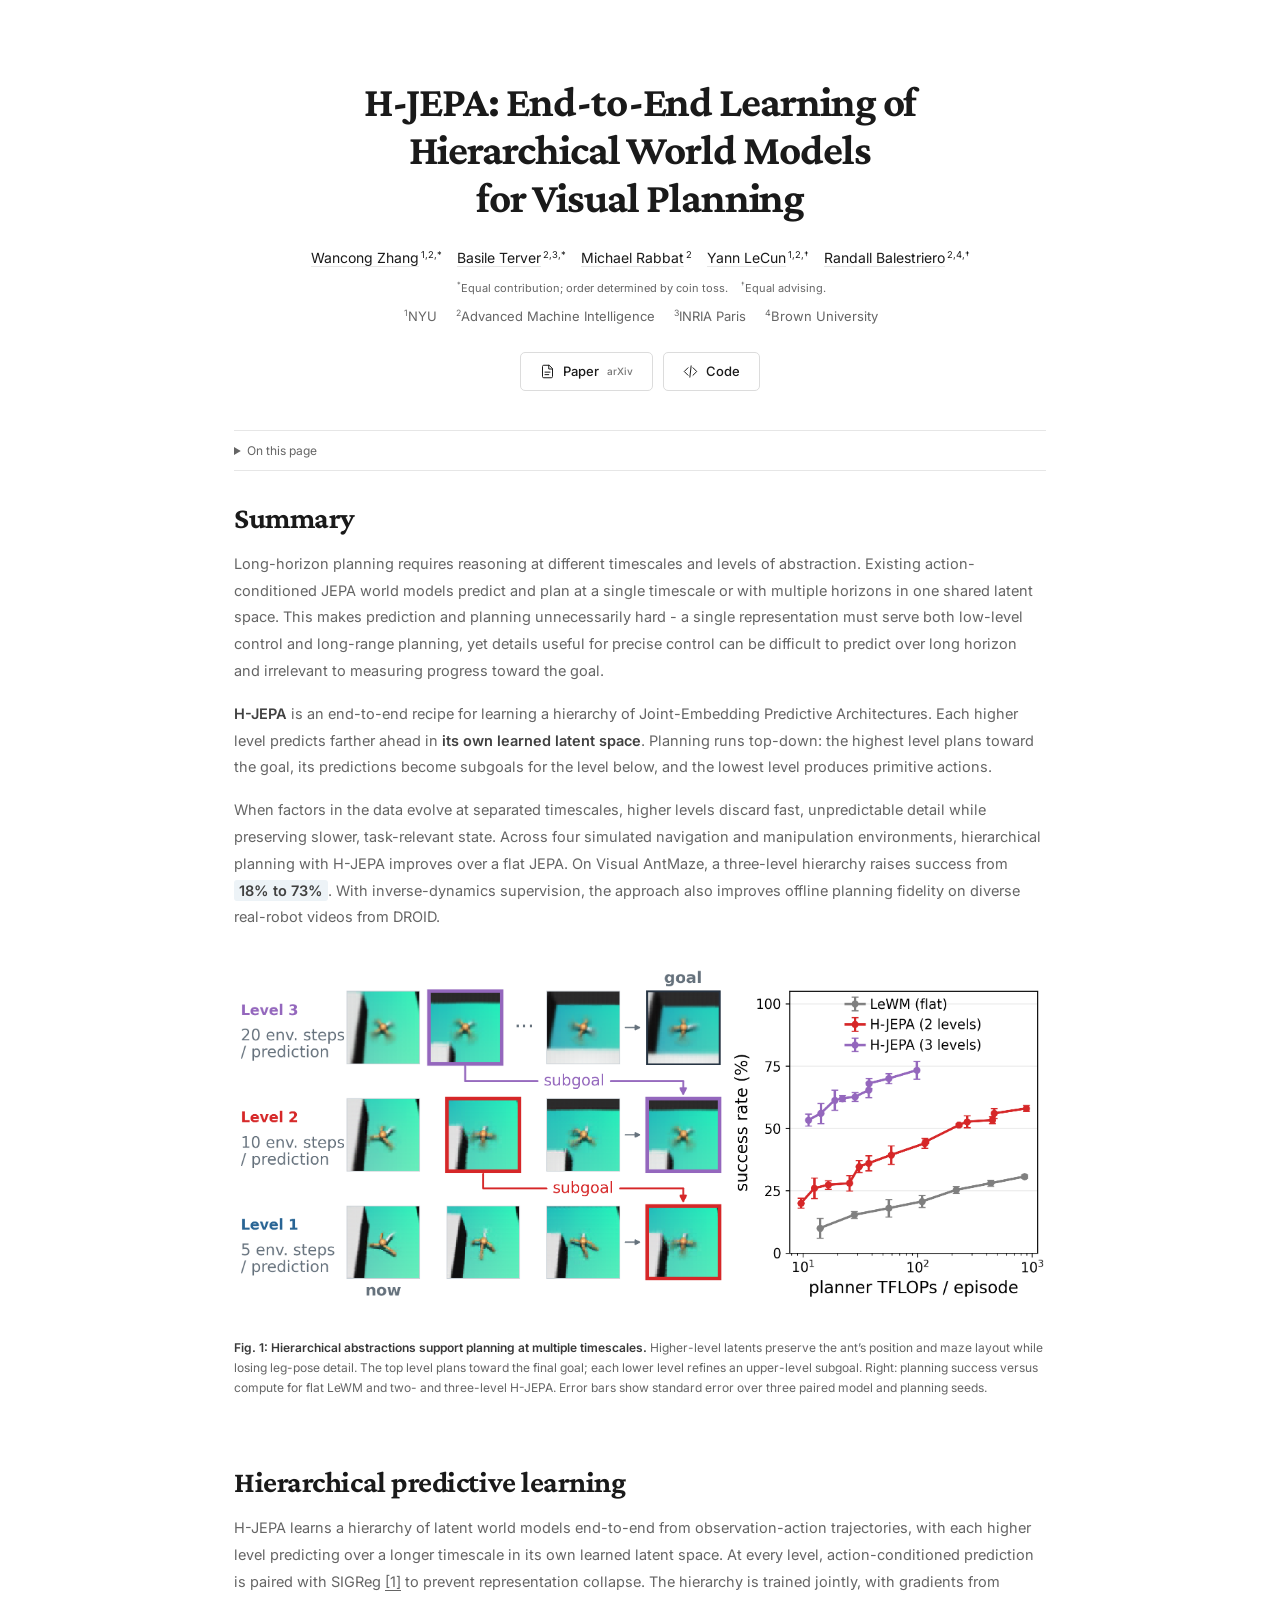
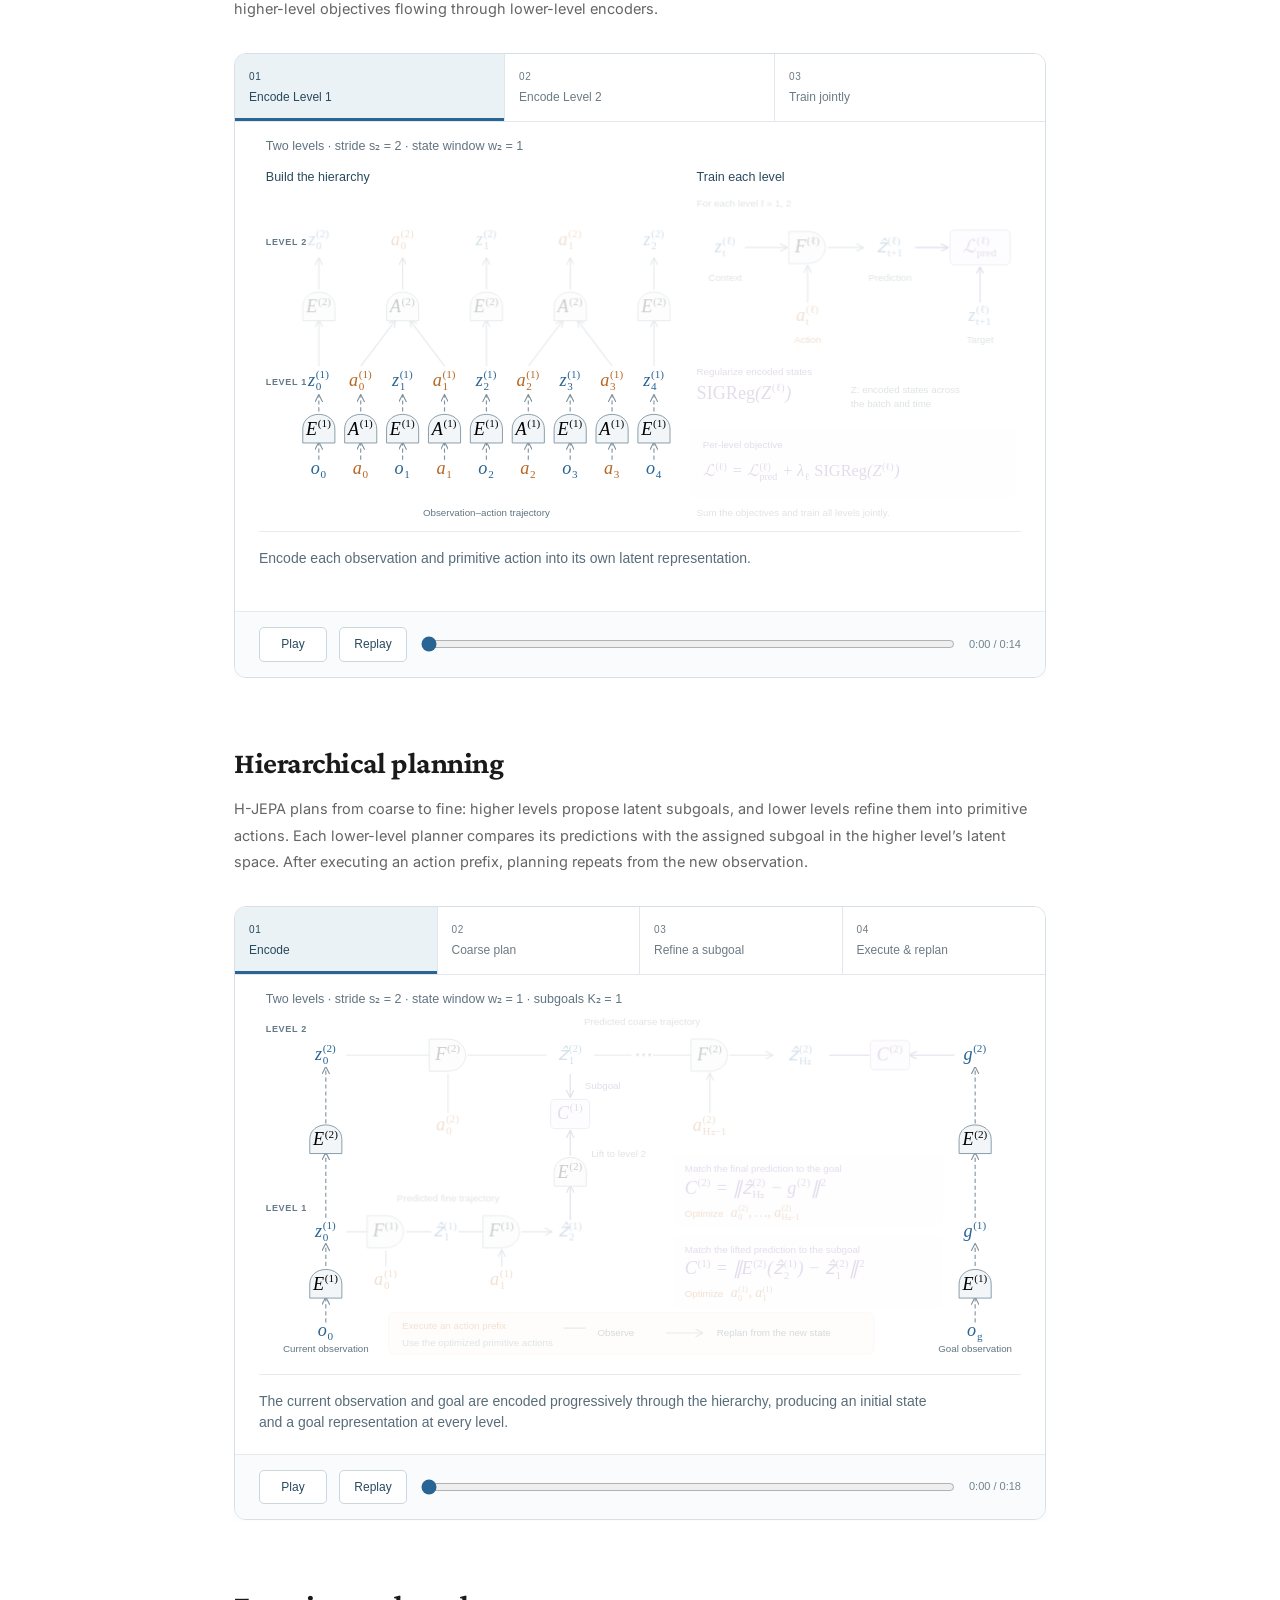
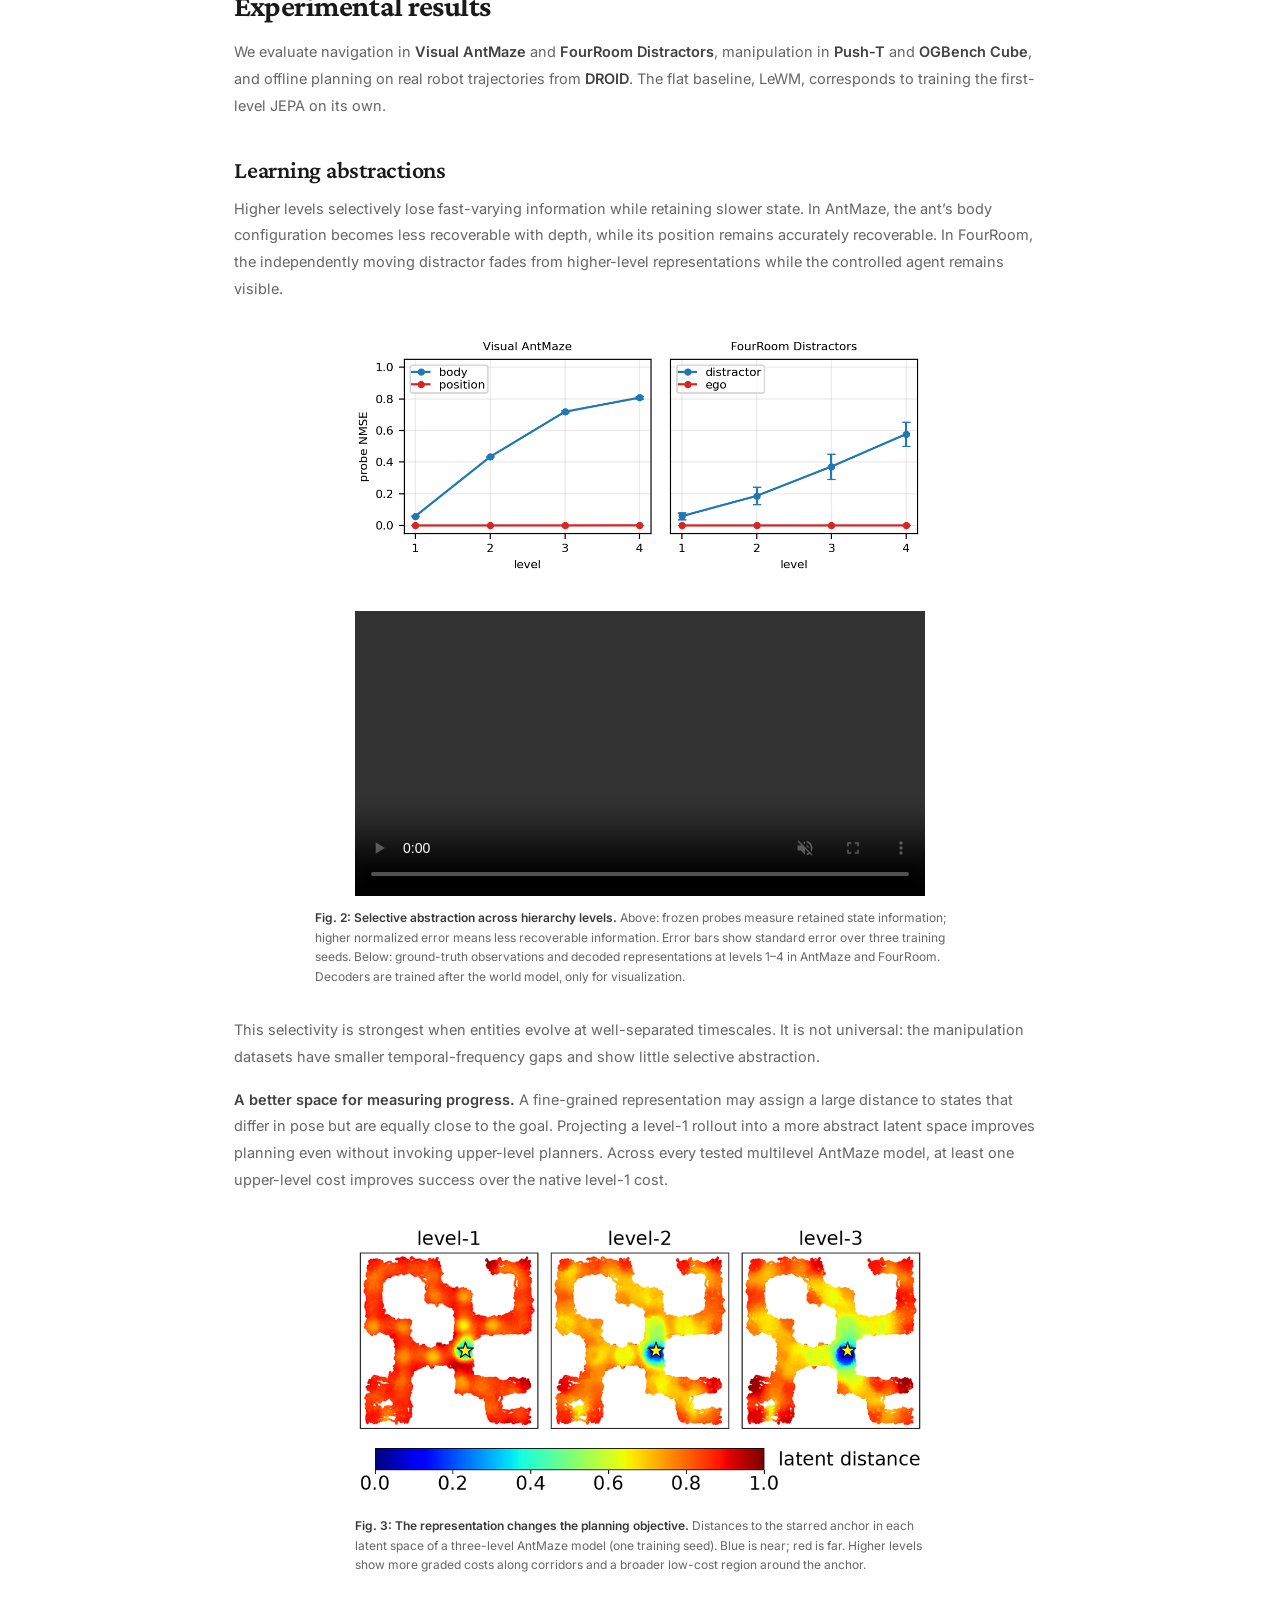
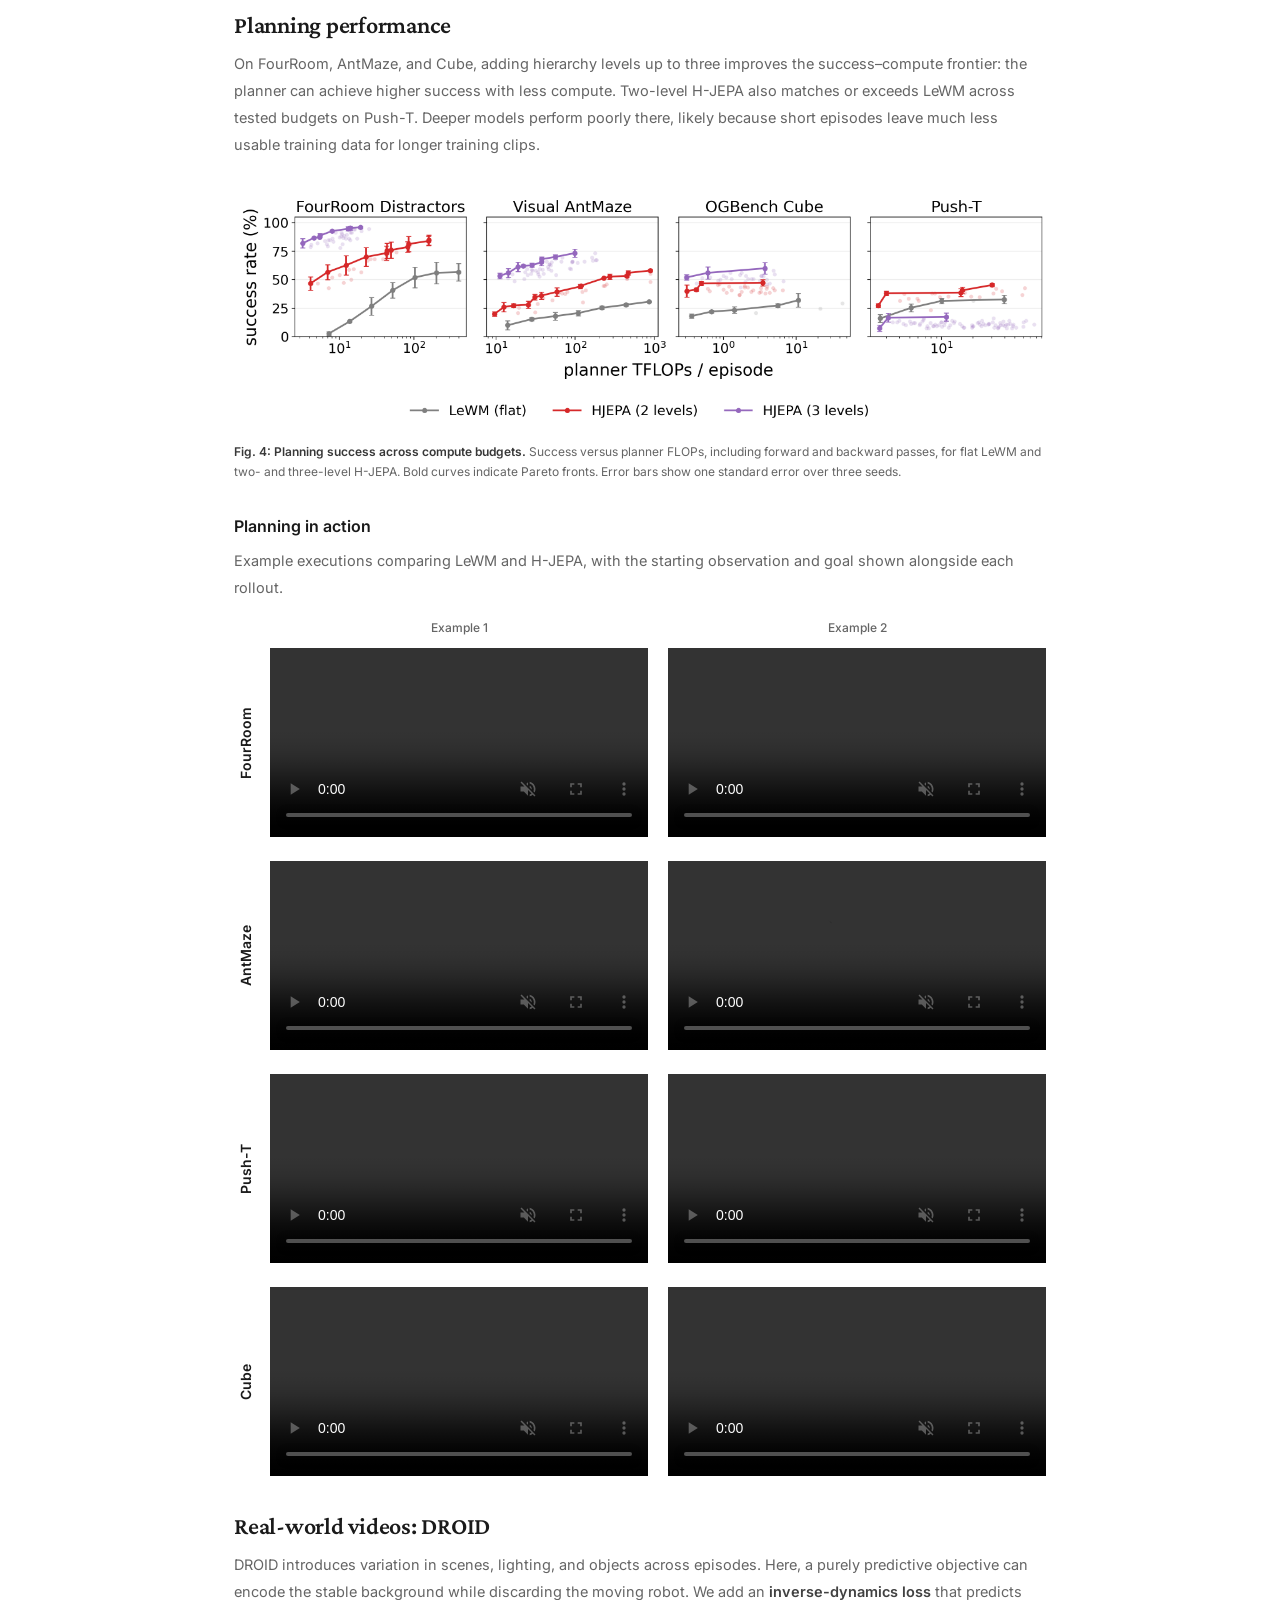
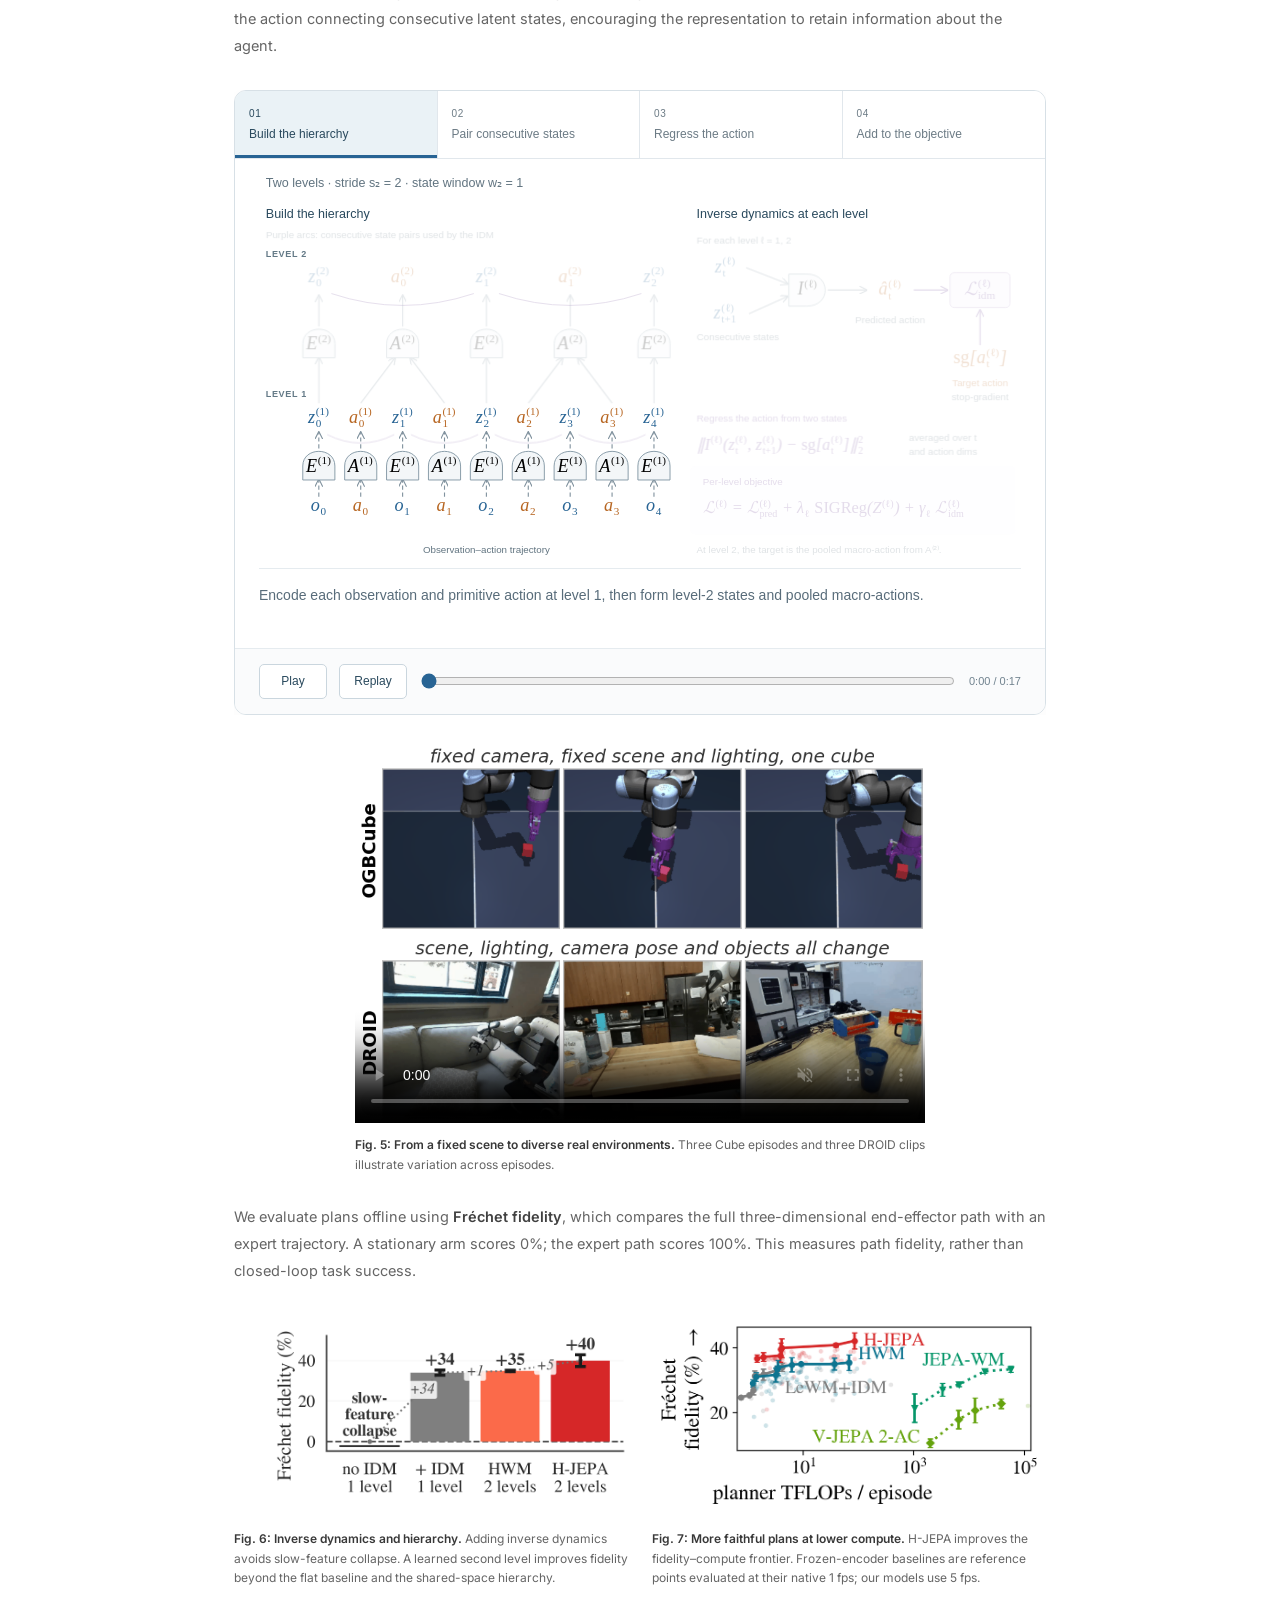
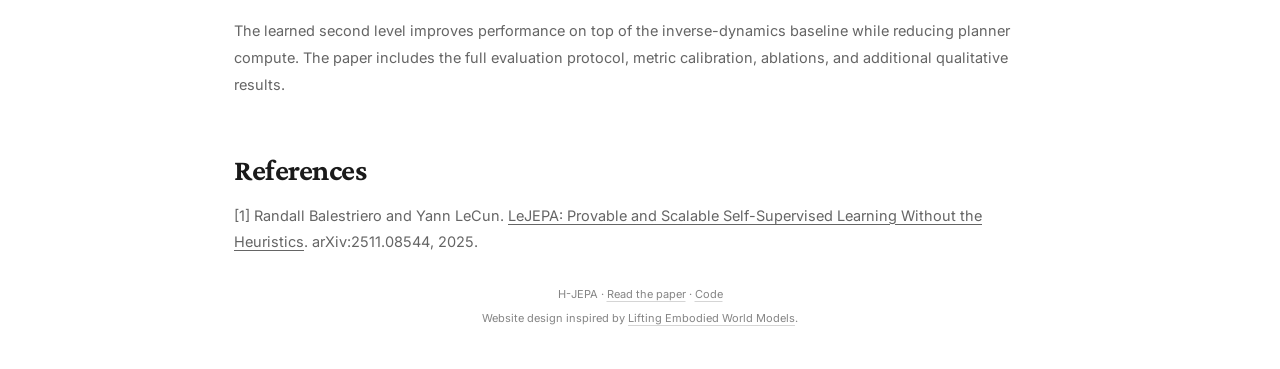
==== commit 5fa5641c: "Add inverse-dynamics animation to the DROID section Co-Authored-By: Claude Opus 5.5 <noreply@anthrop" ====
--- a/index.html
+++ b/index.html
@@ -196,6 +196,9 @@
         </section>
         <h3 id="droid">Real-world videos: DROID</h3>
         <p>DROID introduces variation in scenes, lighting, and objects across episodes. Here, a purely predictive objective can encode the stable background while discarding the moving robot. We add an <strong>inverse-dynamics loss</strong> that predicts the action connecting consecutive latent states, encouraging the representation to retain information about the agent.</p>
+        <figure id="idm-animation" class="idm-animation">
+          <iframe src="assets/videos/idm-schema.html?embed=1&amp;v=6d8b4caf9c" title="Interactive inverse-dynamics animation" loading="lazy"></iframe>
+        </figure>
         <figure class="figure-narrow">
           <video width="832" height="560" controls autoplay muted loop playsinline preload="metadata" poster="assets/figures/scene-diversity.png" aria-label="Three Cube episodes in a largely fixed scene and three DROID clips with varied objects, viewpoints, and backgrounds" aria-describedby="scene-diversity-caption">
             <source src="assets/videos/scene-diversity.mp4?v=9a7c872ae9" type="video/mp4">
--- a/styles.css
+++ b/styles.css
@@ -57,7 +57,7 @@
 figcaption { margin-top: 12px; color: var(--muted); font-size: 12px; line-height: 1.65; }
 figcaption strong { font-weight: 600; color: #383838; }
 .figure-narrow { max-width: 570px; margin-right: auto; margin-left: auto; }
-.planning-animation iframe, .training-animation iframe { display: block; width: 100%; height: 680px; border: 0; }
+.planning-animation iframe, .training-animation iframe, .idm-animation iframe { display: block; width: 100%; height: 680px; border: 0; }
 .abstraction-figure { max-width: 650px; margin-right: auto; margin-left: auto; }
 .abstraction-media { display: grid; grid-template-columns: 1fr; justify-items: center; gap: 16px; }
 .abstraction-media > * { min-width: 0; }
